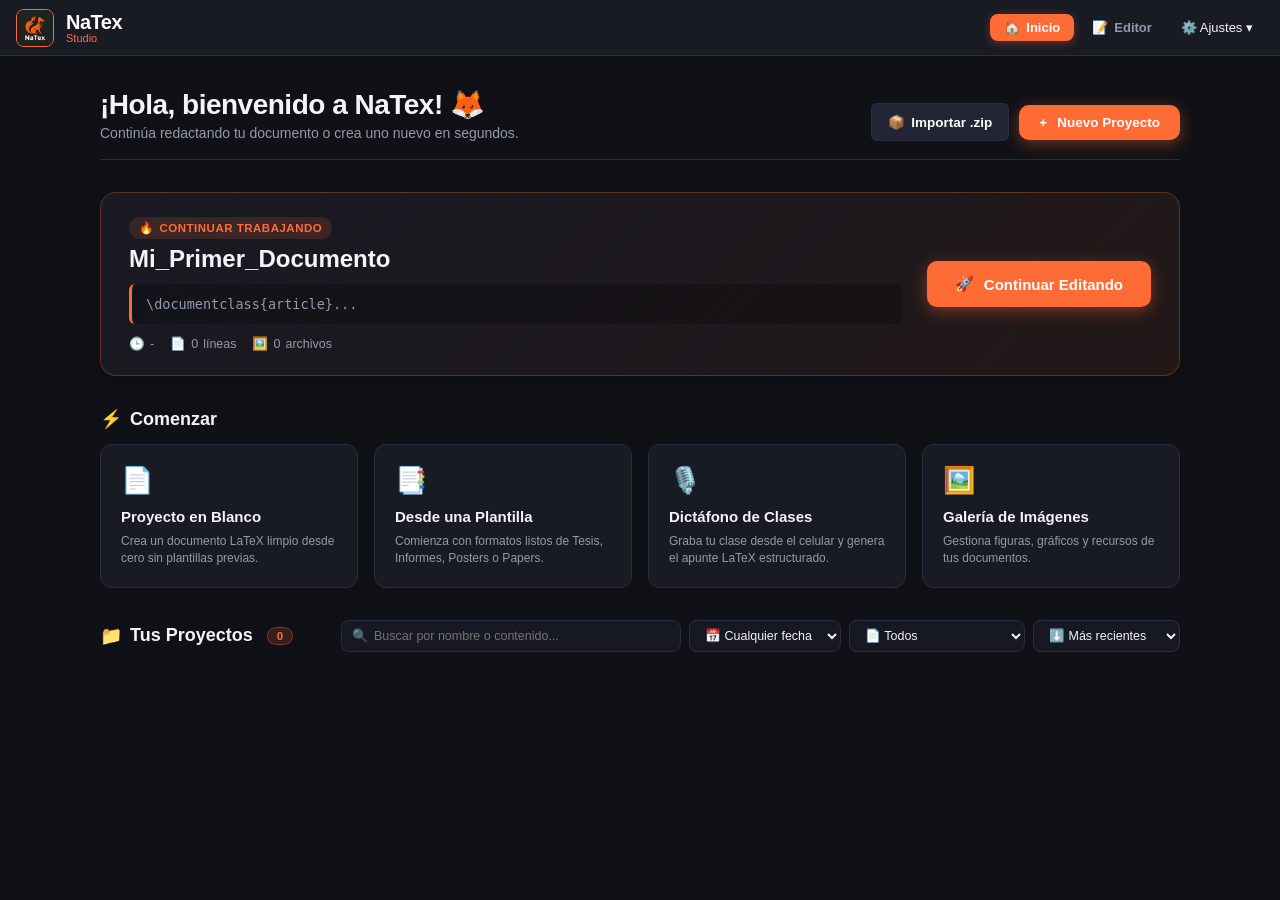
==== static/index.html @ 16c52452 "Release NaTex Studio v1.0: Overleaf ZIP import/export, Ctrl+F/H search, BibTeX autocomplete, version" ====
<!DOCTYPE html>
<html lang="es">
<head>
    <meta charset="UTF-8">
    <meta name="viewport" content="width=device-width, initial-scale=1.0">
    <title>NaTex 🦊</title>
    <link rel="stylesheet" href="/static/css/natex.css">
    <link rel="stylesheet" href="/static/vendor/katex/katex.min.css">
    <link rel="icon" href="/static/img/logo.jpg">
    <script src="/static/vendor/katex/katex.min.js"></script>
</head>
<body class="view-home">
    <!-- Banner de Notificación de Actualización Flotante -->
    <div id="updateBanner" class="update-banner hidden">
        <span class="update-banner-icon">🚀</span>
        <span class="update-banner-text" id="updateBannerText">¡Nueva versión de NaTex disponible!</span>
        <button id="btnBannerUpdate" class="btn-primary-compact" style="padding: 4px 10px; font-size: 12px;" data-i18n="btn_banner_update">Ver / Actualizar</button>
        <button id="btnCloseBanner" class="btn-icon-tiny" title="Cerrar">&times;</button>
    </div>

    <header class="top-bar">
        <div class="brand">
            <img src="/static/img/logo.jpg" alt="NaTex Logo" class="logo-img" id="brandLogo" style="cursor:pointer;" title="Ir al Inicio">
            <div class="brand-text" id="brandText" style="cursor:pointer;" title="Ir al Inicio">
                <span class="brand-name">NaTex</span>
                <span class="brand-sub">Studio</span>
            </div>
        </div>

        <!-- Menú Superior Tipo Word / Desktop -->
        <nav class="menu-bar">
            <button id="navTabHome" class="menu-tab-btn active">🏠 <span data-i18n="menu_home">Inicio</span></button>
            <button id="navTabEditor" class="menu-tab-btn">📝 <span data-i18n="menu_editor">Editor</span></button>

            <!-- Menú Archivo -->
            <div class="menu-dropdown editor-only-control">
                <button class="menu-btn" data-dropdown="menuFile">
                    <span>📁 <span data-i18n="menu_file">Archivo</span> ▾</span>
                </button>
                <div class="dropdown-content hidden" id="menuFile">
                    <button class="dropdown-item" id="menuItemNewProject"><span>📄</span> <span data-i18n="item_new_project">Nuevo Proyecto...</span></button>
                    <button class="dropdown-item" id="menuItemImportZip"><span>📦</span> <span data-i18n="item_import_zip">Importar Proyecto (.zip)...</span></button>
                    <button class="dropdown-item" id="menuItemCompile"><span>⚡</span> <span data-i18n="item_compile">Compilar Documento</span> <kbd>Ctrl+S</kbd></button>
                    <div class="dropdown-divider"></div>
                    <button class="dropdown-item" id="menuItemTemplates"><span>📑</span> <span data-i18n="item_templates">Cargar Plantilla...</span></button>
                    <button class="dropdown-item" id="menuItemSaveTemplate"><span>💾</span> <span data-i18n="item_save_template">Guardar como Plantilla...</span></button>
                    <div class="dropdown-divider"></div>
                    <button class="dropdown-item" id="menuItemExportZip"><span>🗜️</span> <span data-i18n="item_export_zip">Exportar Proyecto Completo (.zip)</span></button>
                    <button class="dropdown-item" id="menuItemDownloadTex"><span>📥</span> <span data-i18n="item_download_tex">Descargar Código LaTeX (.tex)</span></button>
                    <button class="dropdown-item" id="menuItemDownloadPdf"><span>⬇️</span> <span data-i18n="item_download_pdf">Descargar PDF</span></button>
                    <button class="dropdown-item" id="menuItemOpenPdfTab"><span>↗️</span> <span data-i18n="item_open_pdf_tab">Ver PDF en Otra Pestaña</span></button>
                </div>
            </div>

            <!-- Menú Insertar -->
            <div class="menu-dropdown editor-only-control">
                <button class="menu-btn" data-dropdown="menuInsert">
                    <span>✏️ <span data-i18n="menu_insert">Insertar</span> ▾</span>
                </button>
                <div class="dropdown-content hidden" id="menuInsert">
                    <button class="dropdown-item" id="menuItemMathKeyboard"><span>📐</span> <span data-i18n="item_math">Teclado Matemático Científico...</span> <kbd>Alt+M</kbd></button>
                    <button class="dropdown-item" id="menuItemTableBuilder"><span>📊</span> <span data-i18n="item_table_builder">Creador de Tablas...</span> <kbd>Alt+T</kbd></button>
                    <button class="dropdown-item" id="menuItemVoiceDictate"><span>🎙️</span> <span data-i18n="item_voice">Dictáfono de Clase (Celular / Móvil)...</span></button>
                    <button class="dropdown-item" id="menuItemGallery"><span>🖼️</span> <span data-i18n="item_gallery">Galería de Imágenes / Recursos</span></button>
                </div>
            </div>

            <!-- Menú Colaborar -->
            <div class="menu-dropdown editor-only-control">
                <button class="menu-btn" data-dropdown="menuCollab">
                    <span>🌐 <span data-i18n="menu_collab">Colaborar</span> ▾</span>
                </button>
                <div class="dropdown-content hidden" id="menuCollab">
                    <button class="dropdown-item" id="menuItemVoiceDictateCollab"><span>🎙️</span> <span data-i18n="item_voice">Grabar Clase desde Celular...</span></button>
                    <button class="dropdown-item" id="menuItemShare"><span>🔗</span> <span data-i18n="item_share">Compartir con un amigo (Túnel)...</span></button>
                    <button class="dropdown-item" id="menuItemAI"><span>🤖</span> <span data-i18n="item_ai">Asistente IA Gemini</span></button>
                </div>
            </div>

            <!-- Menú Ajustes -->
            <div class="menu-dropdown">
                <button class="menu-btn" data-dropdown="menuSettings">
                    <span>⚙️ <span data-i18n="menu_settings">Ajustes</span> ▾</span>
                </button>
                <div class="dropdown-content hidden" id="menuSettings">
                    <button class="dropdown-item" id="menuItemThemeDark"><span>🌙</span> <span data-i18n="item_theme_dark">Modo Oscuro</span></button>
                    <button class="dropdown-item" id="menuItemThemeLight"><span>☀️</span> <span data-i18n="item_theme_light">Modo Claro</span></button>
                    <button class="dropdown-item" id="menuItemConfig"><span>🎨</span> <span data-i18n="item_config">Personalización y Clave IA...</span></button>
                    <div class="dropdown-divider"></div>
                    <button class="dropdown-item" id="menuItemLangEs"><span>🇪🇸</span> Español</button>
                    <button class="dropdown-item" id="menuItemLangEn"><span>🇬🇧</span> English</button>
                </div>
            </div>
        </nav>

        <!-- Selector de Proyecto -->
        <div class="top-bar-center editor-only-control">
            <span class="selector-label" data-i18n="lbl_project">Doc:</span>
            <select id="projectSelect" class="project-select-compact"></select>
        </div>

        <!-- Acciones Rápidas Destacadas a la Derecha -->
        <div class="toolbar-actions-compact editor-only-control">
            <button id="btnToggleGallery" class="btn-secondary-compact" data-i18n-title="title_gallery" title="Galería de Imágenes">
                🖼️ <span data-i18n="btn_gallery">Galería</span>
            </button>
            <button id="btnQuickVoice" class="btn-secondary-compact" data-i18n-title="title_quick_voice" title="Grabar clase desde celular con enlace o QR">
                🎙️ <span data-i18n="btn_voice_short">Clase</span>
            </button>
            <button id="btnCompile" class="btn-primary-compact" data-i18n-title="title_compile" title="Compilar documento (Ctrl + S)">
                <span class="icon">⚡</span>
                <span class="btn-text" data-i18n="btn_compile">Compilar</span>
            </button>
            <button id="btnToggleAI" class="btn-accent-compact" data-i18n-title="title_ai" title="Abrir IA Gemini">🤖</button>
        </div>
    </header>

    <main class="workspace" style="display: none;">
        <!-- Barra Lateral Estilo Overleaf (Archivos + Esquema) -->
        <aside class="project-sidebar" id="projectSidebar">
            <!-- Sección Superior: Árbol de Archivos (File tree) -->
            <div class="sidebar-section-tree" id="sidebarSectionTree">
                <div class="sidebar-section-header">
                    <span class="sidebar-section-title" id="titleFileTree">
                        <span class="toggle-icon">⌵</span> <span data-i18n="sidebar_files_title">Archivos</span>
                    </span>
                    <div class="sidebar-header-actions">
                        <button id="btnSidebarNewFile" class="btn-sidebar-icon" title="Nuevo archivo (.tex, .bib)">📄<span class="badge-plus">+</span></button>
                        <button id="btnSidebarNewFolder" class="btn-sidebar-icon" title="Nueva carpeta">📁<span class="badge-plus">+</span></button>
                        <button id="btnSidebarUpload" class="btn-sidebar-icon" title="Subir archivo o imagen">⬆️</button>
                        <button id="btnCollapseSidebar" class="btn-sidebar-icon" title="Ocultar barra lateral">✕</button>
                        <input type="file" id="sidebarFileInput" multiple accept=".tex,.bib,.png,.jpg,.jpeg,.webp,.pdf,.txt,.sty,.cls" style="display:none;">
                    </div>
                </div>
                <div class="file-tree-container" id="fileTreeContainer">
                    <div class="file-tree-list" id="fileTreeList">
                        <!-- Generado dinámicamente con estilo Overleaf -->
                    </div>
                </div>
            </div>

            <!-- Divisor Horizontal Redimensionable -->
            <div class="sidebar-h-resizer" id="sidebarHResizer" title="Arrastra para ajustar tamaño">
                <span class="resizer-dots">⁝⁝⁝</span>
            </div>

            <!-- Sección Inferior: Esquema del Documento (File outline) -->
            <div class="sidebar-section-outline" id="sidebarSectionOutline">
                <div class="sidebar-section-header">
                    <span class="sidebar-section-title" id="titleOutline">
                        <span class="toggle-icon">⌵</span> <span data-i18n="sidebar_outline_title">Esquema del Documento</span>
                    </span>
                    <div class="sidebar-header-actions">
                        <span class="outline-count-badge" id="outlineCountBadge" title="Número de secciones">0</span>
                    </div>
                </div>
                <div class="outline-container" id="outlineContainer">
                    <div class="outline-tree-list" id="outlineTreeList">
                        <p class="text-muted outline-empty" data-i18n="outline_empty">No hay secciones aún (\section{...})</p>
                    </div>
                </div>
            </div>
        </aside>

        <!-- Barra Lateral de Imágenes (Coexiste con Project Sidebar) -->
        <div class="gallery-sidebar collapsed" id="gallerySidebar">
            <div class="sidebar-header">
                <span class="sidebar-title">🖼️ <span data-i18n="sidebar_gallery_title">Galería de Imágenes</span></span>
                <button id="btnCollapseGallery" class="btn-icon-tiny" title="Ocultar panel">◀</button>
            </div>
            <div class="sidebar-dropzone" id="sidebarDropzone">
                <div class="sidebar-drop-icon">📥</div>
                <span class="sidebar-drop-text" data-i18n="sidebar_drop_text">Arrastra imágenes aquí o</span>
                <button class="btn-sidebar-upload" id="btnGallerySidebarUpload">+ <span data-i18n="btn_upload">Subir</span></button>
                <input type="file" id="gallerySidebarFileInput" accept="image/*" style="display:none;">
            </div>
            <div class="gallery-info-hint" data-i18n="gallery_hint">
                💡 Haz clic en 📋 para copiar el código LaTeX de la figura
            </div>
            <div class="gallery-grid" id="sidebarGalleryList">
                <p class="text-muted" style="font-size:12px; text-align:center; padding:15px;" data-i18n="gallery_empty">No hay imágenes aún</p>
            </div>
        </div>

        <div class="editor-pane" id="editorPane">
            <div class="pane-header">
                <div style="display:flex; align-items:center; gap:8px;">
                    <button id="btnToggleSidebar" class="btn-icon-tiny" title="Mostrar/Ocultar barra lateral">☰</button>
                    <span class="pane-title" id="editorCurrentFileTitle">📝 main.tex</span>
                    <button id="btnSyncToPdf" class="btn-synctex" title="Ir a la página del PDF donde está esta línea">📍 <span data-i18n="btn_sync_pdf">Ir a PDF</span></button>
                    <button id="btnToggleFindBar" class="btn-synctex" title="Buscar y reemplazar en el código (Ctrl + F / Ctrl + H)">🔍 <span data-i18n="btn_find_short">Buscar</span></button>
                    <button id="btnOpenVersionHistory" class="btn-synctex" title="Ver historial de versiones y restaurar copias (Snapshots)">🕒 <span data-i18n="btn_history_short">Historial</span></button>
                </div>
                <div class="editor-status" id="editorStatus">Guardado automático ✓</div>
            </div>
            <!-- Barra Flotante de Búsqueda y Reemplazo (Ctrl+F / Ctrl+H) -->
            <div id="editorFindBar" class="editor-find-bar hidden">
                <div class="find-row">
                    <button type="button" id="btnToggleReplaceRow" class="find-icon-btn" title="Mostrar/Ocultar Reemplazar (Ctrl+H)">▸</button>
                    <input type="text" id="findInput" class="find-input" placeholder="Buscar en el documento... (Enter / Shift+Enter)" autocomplete="off" spellcheck="false" />
                    <span id="findMatchCount" class="find-match-count">0/0</span>
                    <button type="button" id="btnFindCase" class="find-icon-btn" title="Distinguir mayúsculas y minúsculas (Aa)">Aa</button>
                    <button type="button" id="btnFindPrev" class="find-icon-btn" title="Anterior (Shift+Enter)">▲</button>
                    <button type="button" id="btnFindNext" class="find-icon-btn" title="Siguiente (Enter)">▼</button>
                    <button type="button" id="btnCloseFindBar" class="find-icon-btn" title="Cerrar (Esc)">✕</button>
                </div>
                <div id="replaceRow" class="find-row hidden" style="padding-left: 28px;">
                    <input type="text" id="replaceInput" class="find-input" placeholder="Reemplazar con..." autocomplete="off" spellcheck="false" />
                    <button type="button" id="btnReplaceOne" class="find-action-btn" title="Reemplazar coincidencia actual">Reemplazar</button>
                    <button type="button" id="btnReplaceAll" class="find-action-btn" title="Reemplazar todas las coincidencias">Todo</button>
                </div>
            </div>
            <div id="bannerHostDisconnected" class="host-disconnected-banner hidden">
                <div class="banner-content">
                    <span class="offline-dot" style="width:8px; height:8px; border-radius:50%; background:#ef4444; display:inline-block; margin-right:6px;"></span>
                    <span id="bannerHostDisconnectedText"><strong>Desconectado del anfitrión:</strong> NaTex Studio fue cerrado por el host. Tus cambios locales no se guardarán en el servidor.</span>
                </div>
                <div style="display:flex; gap:8px;">
                    <button type="button" class="btn-banner-action" id="btnBannerCopyCode">📋 Copiar código</button>
                    <button type="button" class="btn-banner-action" id="btnBannerShowModal">Ver opciones</button>
                </div>
            </div>
            <div class="editor-wrapper" id="editorWrapper">
                <div class="line-numbers" id="lineNumbers">1</div>
                <textarea id="codeEditor" spellcheck="false" data-i18n-placeholder="editor_placeholder" placeholder="Escribe tu código LaTeX aquí..."></textarea>
                <div id="editorAutocompletePopup" class="editor-autocomplete-popup hidden"></div>
            </div>
            <!-- Barra Inferior de Métricas en Vivo (Línea/Columna, Palabras, Caracteres) -->
            <div id="editorMetricsBar" class="editor-metrics-bar">
                <span id="metricCursorPos" class="metric-item" title="Posición actual del cursor">📍 Ln 1, Col 1</span>
                <span class="metric-sep">•</span>
                <span id="metricWordCount" class="metric-item" title="Palabras de texto (excluyendo comandos LaTeX y comentarios)">📝 0 palabras</span>
                <span class="metric-sep">•</span>
                <span id="metricCharCount" class="metric-item" title="Total de caracteres del archivo">🔤 0 caracteres</span>
            </div>
        </div>

        <div class="resizer" id="dragResizer"></div>

        <div class="preview-pane" id="previewPane">
            <div class="pane-header">
                <span class="pane-title" data-i18n="preview_title">📄 Vista Previa (PDF)</span>
                <div class="preview-actions">
                    <button id="btnOpenPdfNewTab" class="btn-icon" data-i18n-title="btn_open_pdf_tab_title" title="Abrir PDF compilado en otra pestaña o ventana">↗️ <span data-i18n="btn_open_pdf_tab">Ver en Pestaña</span></button>
                    <button id="btnDownloadPdf" class="btn-icon" data-i18n-title="btn_download_title" title="Descargar archivo PDF">⬇️ <span data-i18n="btn_download">Descargar</span></button>
                    <button id="btnRefreshPdf" class="btn-icon" data-i18n-title="btn_refresh_pdf" title="Recargar PDF">🔄</button>
                </div>
            </div>
            <div class="preview-content">
                <iframe id="pdfViewer" src="about:blank"></iframe>
                <div id="emptyState" class="empty-state">
                    <div class="fox-illustration">🦊</div>
                    <h3 class="empty-welcome" data-i18n="empty_welcome">Bienvenido a NaTex</h3>
                    <p data-i18n="empty_compile_hint">Presiona <strong>Compilar (Ctrl + S)</strong> para generar el PDF.</p>
                </div>
                <div id="errorBox" class="error-box hidden">
                    <div class="error-header">
                        <span data-i18n="compilation_error_title">⚠️ Error de Compilación</span>
                        <div style="display:flex; gap:8px; align-items:center;">
                            <button id="btnJumpErrorLine" class="btn-ai-quick hidden" style="background:rgba(239,68,68,0.18); border-color:rgba(239,68,68,0.45); color:#fca5a5;">📍 Ir a la línea</button>
                            <button id="btnAskGeminiError" class="btn-ai-quick" data-i18n="btn_ask_gemini_error">💡 Preguntar a Gemini por qué falló</button>
                        </div>
                    </div>
                    <pre id="errorLog"></pre>
                </div>
            </div>
        </div>
    </main>

    <!-- PANTALLA DE INICIO (HOME DASHBOARD) -->
    <div id="homeDashboard" class="home-dashboard">
        <div class="dashboard-container">
            <div class="dashboard-header">
                <div>
                    <h1 class="dashboard-greeting" data-i18n="dashboard_greeting">¡Hola, bienvenido a NaTex! 🦊</h1>
                    <p class="dashboard-subtitle" data-i18n="dashboard_subtitle">Continúa redactando tu documento o crea uno nuevo en segundos.</p>
                </div>
                <div style="display:flex; gap:10px; align-items:center;">
                    <input type="file" id="zipProjectInput" accept=".zip" style="display:none;">
                    <button id="btnDashboardImportZip" class="btn-secondary" style="padding:10px 16px; font-size:13.5px; display:flex; align-items:center; gap:6px;" title="Importar un proyecto LaTeX en formato .zip (compatible con Overleaf)">📦 <span data-i18n="btn_import_zip">Importar .ZIP</span></button>
                    <button id="btnDashboardNewProject" class="hero-btn" style="padding:10px 20px; font-size:13.5px;">+ <span data-i18n="btn_new_project">Nuevo Proyecto</span></button>
                </div>
            </div>

            <!-- Hero: Continuar Trabajando -->
            <div class="hero-card" id="heroCard">
                <div class="hero-info">
                    <div class="hero-tag">🔥 <span data-i18n="hero_continue_tag">Continuar trabajando</span></div>
                    <h2 class="hero-title" id="heroProjectName">Mi_Primer_Documento</h2>
                    <div class="hero-preview" id="heroProjectPreview">\documentclass{article}...</div>
                    <div class="hero-stats">
                        <span class="hero-stat-item">🕒 <span id="heroProjectMtime">-</span></span>
                        <span class="hero-stat-item">📄 <span id="heroProjectLines">0</span> <span data-i18n="stat_lines">líneas</span></span>
                        <span class="hero-stat-item">🖼️ <span id="heroProjectFiles">0</span> <span data-i18n="stat_files">archivos</span></span>
                    </div>
                </div>
                <button class="hero-btn" id="btnHeroContinue">
                    <span>🚀</span> <span data-i18n="btn_hero_continue">Continuar Editando</span>
                </button>
            </div>

            <!-- Acciones Rápidas -->
            <div>
                <h3 class="section-title">⚡ <span data-i18n="title_quick_actions">Comenzar</span></h3>
                <div class="quick-actions-grid">
                    <div class="quick-card" id="quickBlankProject">
                        <div class="quick-card-icon">📄</div>
                        <div class="quick-card-title" data-i18n="quick_blank_title">Proyecto en Blanco</div>
                        <div class="quick-card-desc" data-i18n="quick_blank_desc">Crea un documento LaTeX limpio desde cero sin plantillas previas.</div>
                    </div>
                    <div class="quick-card" id="quickFromTemplate">
                        <div class="quick-card-icon">📑</div>
                        <div class="quick-card-title" data-i18n="quick_template_title">Desde una Plantilla</div>
                        <div class="quick-card-desc" data-i18n="quick_template_desc">Comienza con formatos listos de Tesis, Informes, Posters o Papers.</div>
                    </div>
                    <div class="quick-card" id="quickVoiceDictate">
                        <div class="quick-card-icon">🎙️</div>
                        <div class="quick-card-title" data-i18n="quick_voice_title">Dictáfono de Clases</div>
                        <div class="quick-card-desc" data-i18n="quick_voice_desc">Graba tu clase desde el celular y genera el apunte LaTeX estructurado.</div>
                    </div>
                    <div class="quick-card" id="quickOpenGallery">
                        <div class="quick-card-icon">🖼️</div>
                        <div class="quick-card-title" data-i18n="quick_gallery_title">Galería de Imágenes</div>
                        <div class="quick-card-desc" data-i18n="quick_gallery_desc">Gestiona figuras, gráficos y recursos de tus documentos.</div>
                    </div>
                </div>
            </div>

            <!-- Lista de Proyectos Recientes con Buscador y Filtros -->
            <div>
                <div class="projects-section-header">
                    <h3 class="section-title" style="margin-bottom:0;">
                        📁 <span data-i18n="title_recent_projects">Tus Proyectos</span>
                        <span id="dashboardProjectsCountBadge" class="projects-count-badge">0</span>
                    </h3>
                    <div class="projects-toolbar">
                        <div class="projects-search-box">
                            <span class="projects-search-icon">🔍</span>
                            <input type="text" id="dashboardSearchInput" class="projects-search-input" placeholder="Buscar por nombre o contenido..." autocomplete="off" spellcheck="false" />
                            <button type="button" id="btnClearDashboardSearch" class="projects-search-clear hidden" title="Limpiar búsqueda">✕</button>
                        </div>
                        <select id="dashboardFilterDate" class="projects-filter-select" title="Filtrar por fecha de modificación">
                            <option value="all">📅 Cualquier fecha</option>
                            <option value="today">🕒 Hoy (24h)</option>
                            <option value="week">📆 Últimos 7 días</option>
                            <option value="month">🗓️ Últimos 30 días</option>
                        </select>
                        <select id="dashboardFilterStatus" class="projects-filter-select" title="Filtrar por estado de compilación">
                            <option value="all">📄 Todos</option>
                            <option value="with_pdf">✅ Con PDF compilado</option>
                            <option value="no_pdf">📝 Sin PDF aún</option>
                        </select>
                        <select id="dashboardSortBy" class="projects-filter-select" title="Ordenar proyectos">
                            <option value="recent">⬇️ Más recientes</option>
                            <option value="oldest">⬆️ Más antiguos</option>
                            <option value="name_asc">🔤 Nombre (A - Z)</option>
                            <option value="name_desc">🔤 Nombre (Z - A)</option>
                            <option value="lines_desc">📏 Más extensos</option>
                        </select>
                    </div>
                </div>
                <div class="projects-grid" id="dashboardProjectsGrid"></div>
            </div>
        </div>
    </div>

    <!-- Modal Creador de Tablas -->
    <div id="modalTableBuilder" class="modal hidden">
        <div class="table-modal-content">
            <div class="modal-header">
                <div class="modal-title-group">
                    <h3 class="modal-title">📊 <span data-i18n="table_builder_title">Creador de Tablas</span></h3>
                    <span class="modal-subtitle" data-i18n="table_builder_subtitle">Crea tu tabla de forma visual o pega celdas copiadas directamente con Ctrl+V</span>
                </div>
                <button class="modal-close" id="btnCloseTableModal">&times;</button>
            </div>

            <div class="table-builder-body">
                <!-- Barra de Configuración y Dimensiones -->
                <div class="table-controls-bar">
                    <div class="table-dim-controls">
                        <label class="dim-label">
                            <span data-i18n="lbl_rows">Filas:</span>
                            <input type="number" id="tblRowsInput" min="1" max="50" value="3" class="input-dim">
                        </label>
                        <button id="btnTblAddRow" class="btn-dim-action" title="Agregar fila">+ Fila</button>
                        <button id="btnTblRemoveRow" class="btn-dim-action" title="Quitar fila">- Fila</button>

                        <span class="dim-divider">|</span>

                        <label class="dim-label">
                            <span data-i18n="lbl_cols">Columnas:</span>
                            <input type="number" id="tblColsInput" min="1" max="25" value="3" class="input-dim">
                        </label>
                        <button id="btnTblAddCol" class="btn-dim-action" title="Agregar columna">+ Col</button>
                        <button id="btnTblRemoveCol" class="btn-dim-action" title="Quitar columna">- Col</button>

                        <button id="btnTblClear" class="btn-dim-action" title="Limpiar todas las celdas">🧹 Limpiar</button>
                    </div>

                    <div class="table-style-options">
                        <label class="checkbox-label" title="Poner la primera fila en negrita \textbf">
                            <input type="checkbox" id="tblChkHeader" checked>
                            <span data-i18n="chk_table_header">Encabezado</span>
                        </label>
                        <label class="checkbox-label" title="Usar estilo profesional booktabs (\toprule, \midrule, \bottomrule)">
                            <input type="checkbox" id="tblChkBooktabs" checked>
                            <span>Booktabs (Pro)</span>
                        </label>
                        <label class="checkbox-label" title="Líneas verticales entre columnas">
                            <input type="checkbox" id="tblChkBorders">
                            <span>Bordes |</span>
                        </label>
                        <label class="select-label">
                            <span>Alineación:</span>
                            <select id="tblAlignSelect" class="select-compact">
                                <option value="c" selected>Centrado (c)</option>
                                <option value="l">Izquierda (l)</option>
                                <option value="r">Derecha (r)</option>
                            </select>
                        </label>
                    </div>
                </div>

                <!-- Cuadrícula Mini-Excel Interactiva -->
                <div class="table-grid-wrapper" id="tableGridWrapper">
                    <div class="table-grid-scroll">
                        <table class="excel-grid" id="excelGrid">
                            <!-- Filas y celdas dinámicas -->
                        </table>
                    </div>
                </div>

                <!-- Meta información: Título y Etiqueta -->
                <div class="table-meta-inputs">
                    <input type="text" id="tblCaptionInput" class="input-compact flex-2" placeholder="Título / Caption de la tabla (ej. Comparativa de Resultados)" value="Resultados Experimentales">
                    <input type="text" id="tblLabelInput" class="input-compact flex-1" placeholder="Etiqueta / Label (ej. tab:resultados)" value="tab:resultados">
                </div>

                <!-- Vista Previa de Código LaTeX -->
                <div class="table-preview-section">
                    <div class="preview-header-small">
                        <span>Código LaTeX generado:</span>
                        <span class="preview-badge-hint">💡 Puedes pegar celdas de Excel con Ctrl+V</span>
                    </div>
                    <pre class="table-code-preview" id="tblCodePreview"></pre>
                </div>
            </div>

            <div class="modal-footer">
                <button id="btnCancelTableModal" class="btn-secondary">Cancelar</button>
                <button id="btnCopyTableCode" class="btn-secondary">📋 Copiar Código</button>
                <button id="btnInsertTableDoc" class="btn-primary">📥 Insertar en Documento</button>
            </div>
        </div>
    </div>

    <!-- Modal Constructor y Editor de Ecuaciones Matemáticas -->
    <div id="modalMathKeyboard" class="modal hidden">
        <div class="math-modal-content">
            <div class="math-header">
                <div class="math-title">
                    <span>📐 <span data-i18n="math_title">Constructor de Ecuaciones</span></span>
                    <span class="math-subtitle" data-i18n="math_subtitle">Arma tu fórmula con vista previa visual en vivo</span>
                </div>
                <div style="display:flex; align-items:center; gap:12px;">
                    <div class="math-search-wrapper-header">
                        <input type="text" id="mathSearchInput" class="math-search-input" data-i18n-placeholder="math_search_placeholder" placeholder="🔍 Buscar símbolo o fórmula..." />
                    </div>
                    <button class="modal-close" id="btnCloseMath">&times;</button>
                </div>
            </div>

            <!-- Barra de Herramientas Rápida Superior -->
            <div class="math-toolbar-top">
                <div class="math-tools-left">
                    <button class="math-tool-btn" id="btnMathClear" title="Limpiar fórmula">🗑️ <span data-i18n="math_clear">Limpiar</span></button>
                    <button class="math-tool-btn" id="btnMathUndo" title="Deshacer">↩️</button>
                    <button class="math-tool-btn" id="btnMathRedo" title="Rehacer">↪️</button>
                </div>
                <div class="math-tools-right">
                    <span class="math-mode-label" data-i18n="math_mode_label">Formato:</span>
                    <div class="math-mode-switch" id="mathModeSwitch">
                        <button class="math-mode-btn active" data-mode="inline" title="Fórmula en el texto">$ ... $</button>
                        <button class="math-mode-btn" data-mode="display" title="Ecuación centrada en bloque">\[ ... \]</button>
                        <button class="math-mode-btn" data-mode="equation" title="Ecuación numerada">eq (#)</button>
                    </div>
                </div>
            </div>

            <!-- Fila de Acceso Rápido a Estructuras Frecuentes -->
            <div class="math-quick-ribbon" id="mathQuickRibbon">
                <button class="math-quick-btn" data-code="\frac{a}{b}" title="Fracción">a/b</button>
                <button class="math-quick-btn" data-code="\sqrt{x}" title="Raíz cuadrada">√x</button>
                <button class="math-quick-btn" data-code="\sqrt[n]{x}" title="Raíz enésima">ⁿ√x</button>
                <button class="math-quick-btn" data-code="x^{n}" title="Exponente">xⁿ</button>
                <button class="math-quick-btn" data-code="x_{i}" title="Subíndice">xᵢ</button>
                <button class="math-quick-btn" data-code="\int_{a}^{b} f(x) \, dx" title="Integral">∫ₐᵇ</button>
                <button class="math-quick-btn" data-code="\frac{\partial f}{\partial x}" title="Derivada Parcial">∂/∂x</button>
                <button class="math-quick-btn" data-code="\sum_{i=1}^{n}" title="Sumatoria">∑</button>
                <button class="math-quick-btn" data-code="\lim_{x \to a}" title="Límite">lim</button>
                <button class="math-quick-btn" data-code="\left( x \right)" title="Paréntesis escalables">( )</button>
                <button class="math-quick-btn" data-code="\left[ x \right]" title="Corchetes escalables">[ ]</button>
                <button class="math-quick-btn" data-code="\left\{ x \right\}" title="Llaves escalables">{ }</button>
                <button class="math-quick-btn" data-code="\left| x \right|" title="Valor absoluto">|x|</button>
                <button class="math-quick-btn" data-code="|\psi\rangle" title="Ket Dirac">|ψ⟩</button>
                <button class="math-quick-btn" data-code="\begin{pmatrix} a & b \\ c & d \end{pmatrix}" title="Matriz 2x2">[ 2×2 ]</button>
                <button class="math-quick-btn" data-code="\pm" title="Más menos">±</button>
                <button class="math-quick-btn" data-code="\alpha" title="Alpha">α</button>
                <button class="math-quick-btn" data-code="\pi" title="Pi">π</button>
                <button class="math-quick-btn" data-code="\infty" title="Infinito">∞</button>
            </div>

            <!-- Pestañas de Categoría a Ancho Completo -->
            <div class="math-nav-bar">
                <div class="math-category-tabs" id="mathCategoryTabs">
                    <button class="math-cat-btn active" data-cat="algebra" data-i18n="math_tab_algebra">📐 Básico & Álgebra</button>
                    <button class="math-cat-btn" data-cat="calculus" data-i18n="math_tab_calculus">📈 Cálculo & Análisis</button>
                    <button class="math-cat-btn" data-cat="cuantica" data-i18n="math_tab_quantum">⚛️ Física & Cuántica</button>
                    <button class="math-cat-btn" data-cat="matrices" data-i18n="math_tab_matrices">🔢 Matrices & Vectores</button>
                    <button class="math-cat-btn" data-cat="griegas" data-i18n="math_tab_greek">𝛂 Griegas & Lógica</button>
                </div>
            </div>

            <!-- Paleta de Símbolos por Categoría -->
            <div class="math-body" id="mathBody">
                <!-- Se llena dinámicamente -->
            </div>

            <!-- Panel Inferior: Editor de Código (Izquierda) + Vista Previa en Vivo (Derecha) -->
            <div class="math-bottom-split">
                <!-- Columna Izquierda: Código LaTeX -->
                <div class="math-pane-col">
                    <div class="math-pane-header">
                        <span class="math-section-lbl">✏️ <span data-i18n="math_formula_code_label">Código LaTeX:</span></span>
                        <span class="math-keyboard-hint" data-i18n="math_keyboard_hint">Escribe o haz clic en símbolos</span>
                    </div>
                    <textarea id="mathFormulaInput" class="math-formula-textarea" spellcheck="false" placeholder="\frac{-b \pm \sqrt{b^2 - 4ac}}{2a}"></textarea>
                </div>

                <!-- Columna Derecha: Vista Previa Visual KaTeX en Vivo -->
                <div class="math-pane-col">
                    <div class="math-pane-header">
                        <span class="math-section-lbl">👁️ <span data-i18n="math_preview_title">Vista Previa Visual en Vivo:</span></span>
                        <span class="math-render-badge" id="mathRenderStatus">KaTeX ✓</span>
                    </div>
                    <div class="math-live-preview-box" id="mathFormulaPreview">
                        <!-- Render KaTeX en vivo -->
                    </div>
                </div>
            </div>

            <!-- Botones de Acción Finales -->
            <div class="math-modal-footer">
                <button id="btnCloseMathSecondary" class="btn-ghost" data-i18n="btn_cancel">Cancelar</button>
                <div style="display:flex; gap:10px;">
                    <button id="btnCopyMathCode" class="btn-secondary">📋 <span data-i18n="btn_copy_code">Copiar Código</span></button>
                    <button id="btnInsertMathCode" class="btn-primary" style="padding:8px 18px;">
                        <span>📥</span>
                        <span data-i18n="btn_insert_doc">Insertar en Documento</span>
                    </button>
                </div>
            </div>
        </div>
    </div>

    <!-- Modal Compartir con Amigo -->
    <div id="modalShare" class="modal hidden">
        <div class="modal-content" style="max-width: 500px;">
            <div class="modal-header">
                <h3>🔗 <span data-i18n="share_modal_title">Compartir NaTex con un Amigo</span></h3>
                <button class="modal-close" id="btnCloseShare">&times;</button>
            </div>
            <div class="modal-body">
                <div id="shareLoading" style="text-align:center; padding:20px;">
                    <div style="font-size:28px; margin-bottom:8px;">⏳</div>
                    <p data-i18n="share_loading">Generando enlace seguro para tu amigo...</p>
                </div>
                <div id="shareReady" class="hidden">
                    <div id="shareQrContainer" style="display: flex; justify-content: center; align-items: center; background: #ffffff; padding: 14px; border-radius: 12px; margin: 0 auto 12px auto; width: 190px; height: 190px; box-shadow: 0 4px 16px rgba(0,0,0,0.25);">
                        <div id="shareQrCode"></div>
                    </div>
                    <label for="inputShareUrl"><strong data-i18n="share_ready_label">Enlace para tu amigo:</strong></label>
                    <div style="display:flex; gap:8px; margin:8px 0 12px 0;">
                        <input type="text" id="inputShareUrl" readonly style="flex:1; padding:10px 12px; border-radius:6px; background:var(--bg-dark); color:var(--fox-orange); border:1px solid var(--border-color); font-weight:bold; font-size:13px;" />
                        <button id="btnCopyShareUrl" class="btn-primary">📋 <span data-i18n="btn_copy">Copiar</span></button>
                        <button id="btnRestartTunnel" class="btn-secondary" title="Reiniciar y generar un nuevo enlace de compartir">🔄 <span data-i18n="btn_restart_tunnel">Reiniciar Link</span></button>
                    </div>
                    <div style="background:var(--bg-card-subtle, #181824); border: 1px solid var(--border-color); border-radius:8px; padding:12px; font-size:12.5px; color:var(--text-muted); line-height:1.5;" data-i18n="share_explanation">
                        💡 <strong>Cómo funciona:</strong> Tu amigo solo hace clic en este link o escanea el QR desde cualquier navegador (PC o celular). Podrá ver el documento, escribir con guardado automático y compilar el PDF junto a ti en tiempo real mientras tengas NaTex abierto.
                    </div>
                </div>
            </div>
        </div>
    </div>

    <!-- Drawer del Asistente Gemini -->
    <div id="aiDrawer" class="ai-drawer hidden">
        <div class="ai-header">
            <div class="ai-title" style="display:flex; align-items:center; gap:8px;">
                <span>🦊 <span data-i18n="ai_title">IA NaTex</span></span>
                <span id="aiActiveProviderBadge" style="font-size: 11px; padding: 2px 8px; border-radius: 12px; background: rgba(255,107,53,0.18); color: var(--fox-orange); font-weight: 600; border: 1px solid var(--fox-orange);">Gemini</span>
            </div>
            <button id="btnCloseAI" class="btn-close">&times;</button>
        </div>
        <div class="ai-quick-actions">
            <button class="pill-btn" data-i18n="ai_pill_table" data-prompt="¿Cómo hago una tabla de 3 columnas bien formateada en LaTeX? Dame el código listo.">📊 Crear Tabla</button>
            <button class="pill-btn" data-i18n="ai_pill_formulas" data-prompt="Dame la fórmula matemática para una distribución normal y una matriz 3x3 en LaTeX.">📐 Fórmulas</button>
            <button class="pill-btn" data-i18n="ai_pill_abstract" data-prompt="Ayúdame a redactar un abstract o resumen académico formal para mi informe.">✍️ Redactar Abstract</button>
        </div>
        <div class="ai-messages" id="aiMessages">
            <div class="message ai-msg">
                <div class="msg-bubble" data-i18n="ai_welcome_msg">¡Hola! Soy tu asistente en NaTex. Pregúntame sobre fórmulas, redacción o errores de compilación de LaTeX.</div>
            </div>
        </div>
        <div class="ai-input-bar">
            <input type="text" id="aiInput" data-i18n-placeholder="ai_placeholder" placeholder="Pregunta algo o pide código LaTeX..." />
            <button id="btnSendAI" class="btn-send" data-i18n="btn_ai_send">Enviar</button>
        </div>
    </div>

    <!-- Modal de Plantillas -->
    <div id="modalTemplates" class="modal hidden">
        <div class="modal-content">
            <div class="modal-header">
                <h3>📑 <span data-i18n="templates_title">Seleccionar Plantilla</span></h3>
                <button class="modal-close" id="btnCloseTemplates">&times;</button>
            </div>
            <div class="modal-body">
                <p class="modal-desc" data-i18n="templates_desc">Elige una plantilla para cargar en tu proyecto actual:</p>
                <h4 data-i18n="templates_builtin">Plantillas Integradas</h4>
                <div class="template-grid" id="builtInTemplates"></div>
                <h4 style="margin-top: 24px;" data-i18n="templates_custom">Mis Plantillas Personalizadas</h4>
                <div class="template-grid" id="userTemplates">
                    <p class="text-muted" data-i18n="templates_empty">Aún no has guardado plantillas propias.</p>
                </div>
            </div>
        </div>
    </div>

    <!-- Modal Galería de Imágenes y Recursos -->
    <div id="modalUpload" class="modal hidden">
        <div class="modal-content" style="max-width: 820px; width: 92%;">
            <div class="modal-header">
                <div>
                    <h3>🖼️ <span data-i18n="gallery_modal_title">Galería de Imágenes</span></h3>
                    <p class="modal-subtitle" style="font-size:12.5px; color:var(--text-muted); margin-top:2px;" data-i18n="gallery_modal_subtitle">Gestiona figuras, copia el código LaTeX para tu documento o renombra tus imágenes.</p>
                </div>
                <button class="modal-close" id="btnCloseUpload">&times;</button>
            </div>
            <div class="modal-body" style="padding-top: 10px;">
                <!-- Barra de Control: Filtro de Proyecto + Botón Subir -->
                <div style="display:flex; justify-content:space-between; align-items:center; gap:12px; margin-bottom:14px; flex-wrap:wrap;">
                    <div style="display:flex; align-items:center; gap:8px;">
                        <span style="font-size:13px; font-weight:600; color:var(--text-muted);" data-i18n="gallery_filter_label">Proyecto:</span>
                        <select id="galleryProjectFilter" style="background:var(--bg-elevated); color:var(--text-main); border:1px solid var(--border-color); padding:6px 12px; border-radius:6px; font-size:12.5px;">
                            <option value="all" data-i18n="gallery_filter_all">Todos los proyectos</option>
                        </select>
                    </div>
                    <div style="display:flex; gap:8px;">
                        <button class="btn-primary" id="btnGalleryUploadTrigger" style="padding:6px 14px; font-size:12.5px;">+ <span data-i18n="btn_upload">Subir</span></button>
                    </div>
                </div>

                <!-- Dropzone de Subida -->
                <div class="dropzone" id="dropzone" style="margin-bottom:16px; padding:16px;">
                    <div class="drop-icon" style="font-size:26px;">📁</div>
                    <p data-i18n="resources_drop" style="font-size:12.5px; margin:4px 0;">Arrastra imágenes aquí (.png, .jpg) o</p>
                    <input type="file" id="fileInput" accept="image/*,.pdf,.bib" style="display:none;">
                    <button class="btn-secondary" id="btnBrowseFile" data-i18n="btn_browse" style="padding:5px 12px; font-size:12px;">Explorar Archivo</button>
                </div>

                <!-- Grid de Tarjetas de Imágenes -->
                <div id="galleryModalGrid" class="gallery-modal-grid"></div>
            </div>
        </div>
    </div>

    <!-- Modal de Ajustes (Personalización, Temas, Idioma, API Key) -->
    <div id="modalSettings" class="modal hidden">
        <div class="modal-content" style="max-width: 520px;">
            <div class="modal-header">
                <h3>⚙️ <span data-i18n="settings_title">Ajustes y Personalización</span></h3>
                <button class="modal-close" id="btnCloseSettings">&times;</button>
            </div>
            <div class="modal-body">
                <!-- Sección Tema -->
                <div class="settings-section">
                    <label class="settings-label" data-i18n="theme_label">🎨 Tema de la Aplicación:</label>
                    <div class="theme-options-grid">
                        <div class="theme-card-option active" id="themeOptDark" data-theme="dark">
                            <span style="font-size:20px;">🌙</span>
                            <span data-i18n="theme_dark">Oscuro</span>
                        </div>
                        <div class="theme-card-option" id="themeOptLight" data-theme="light">
                            <span style="font-size:20px;">☀️</span>
                            <span data-i18n="theme_light">Claro</span>
                        </div>
                        <div class="theme-card-option" id="themeOptCustom" data-theme="custom">
                            <span style="font-size:20px;">🎨</span>
                            <span data-i18n="theme_custom">Personalizado</span>
                        </div>
                    </div>
                    
                    <div id="customAccentContainer" style="margin-top: 10px;">
                        <span style="font-size:12px; color:var(--text-muted);" data-i18n="accent_color_label">Color de acento:</span>
                        <div class="accent-colors-list">
                            <div class="color-dot active" style="background:#FF6B35;" data-color="#FF6B35" title="Fox Orange"></div>
                            <div class="color-dot" style="background:#3B82F6;" data-color="#3B82F6" title="Cyber Blue"></div>
                            <div class="color-dot" style="background:#10B981;" data-color="#10B981" title="Emerald"></div>
                            <div class="color-dot" style="background:#8B5CF6;" data-color="#8B5CF6" title="Royal Purple"></div>
                            <div class="color-dot" style="background:#EC4899;" data-color="#EC4899" title="Rose"></div>
                            <input type="color" id="customColorPicker" value="#FF6B35" style="width:28px; height:28px; border-radius:50%; border:none; cursor:pointer; background:none;" title="Color a medida" />
                        </div>
                    </div>
                </div>

                <!-- Sección Idioma -->
                <div class="settings-section">
                    <label class="settings-label" data-i18n="language_label">🌐 Idioma / Language:</label>
                    <div class="lang-selector-group">
                        <button class="lang-btn active" id="btnLangEs" data-lang="es">
                            <span>🇪🇸</span> Español
                        </button>
                        <button class="lang-btn" id="btnLangEn" data-lang="en">
                            <span>🇬🇧</span> English
                        </button>
                    </div>
                </div>

                <!-- Sección Proveedor de Inteligencia Artificial (Multi-IA) -->
                <div class="settings-section" style="border-top: 1px solid var(--border-color); padding-top: 14px; margin-top: 14px;">
                    <label class="settings-label" for="selectAiProvider">🧠 <span data-i18n="ai_provider_label">Proveedor de Inteligencia Artificial:</span></label>
                    <select id="selectAiProvider" style="width: 100%; padding: 9px 12px; border-radius: 6px; background: var(--bg-dark); color: var(--text-main); border: 1px solid var(--border-color); font-size: 13.5px; margin-bottom: 12px; cursor: pointer;">
                        <option value="gemini" data-i18n="provider_gemini">Google Gemini</option>
                        <option value="openai" data-i18n="provider_openai">OpenAI</option>
                        <option value="claude" data-i18n="provider_claude">Anthropic Claude</option>
                        <option value="nvidia" data-i18n="provider_nvidia">NVIDIA NIM</option>
                        <option value="custom" data-i18n="provider_custom">Local / Personalizada</option>
                    </select>

                    <!-- Panel Gemini -->
                    <div id="aiPanelGemini" class="ai-provider-panel">
                        <label class="settings-label" for="inputApiKey"><span data-i18n="gemini_key_label">Clave de API de Google Gemini:</span></label>
                        <p class="text-muted" style="margin-bottom:8px; font-size:12px;" data-i18n="gemini_key_desc">
                            Obtén tu clave de API en <a href="https://aistudio.google.com/app/apikey" target="_blank" style="color:var(--fox-orange);">Google AI Studio</a>.
                        </p>
                        <input type="password" id="inputApiKey" data-i18n-placeholder="ai_key_placeholder" placeholder="Coloca tu clave API aquí" style="width:100%; padding:9px; border-radius:6px; background:var(--bg-dark); color:var(--text-main); border:1px solid var(--border-color); font-size:13px;" />
                    </div>

                    <!-- Panel OpenAI -->
                    <div id="aiPanelOpenai" class="ai-provider-panel hidden">
                        <label class="settings-label" for="inputApiKeyOpenai"><span data-i18n="openai_key_label">Clave de API de OpenAI:</span></label>
                        <p class="text-muted" style="margin-bottom:8px; font-size:12px;">
                            Obtén tu API key en <a href="https://platform.openai.com/api-keys" target="_blank" style="color:var(--fox-orange);">OpenAI Platform</a>.
                        </p>
                        <input type="password" id="inputApiKeyOpenai" data-i18n-placeholder="ai_key_placeholder" placeholder="Coloca tu clave API aquí" style="width:100%; padding:9px; border-radius:6px; background:var(--bg-dark); color:var(--text-main); border:1px solid var(--border-color); font-size:13px;" />
                    </div>

                    <!-- Panel Claude -->
                    <div id="aiPanelClaude" class="ai-provider-panel hidden">
                        <label class="settings-label" for="inputApiKeyClaude"><span data-i18n="claude_key_label">Clave de API de Anthropic Claude:</span></label>
                        <p class="text-muted" style="margin-bottom:8px; font-size:12px;">
                            Obtén tu API key en <a href="https://console.anthropic.com/settings/keys" target="_blank" style="color:var(--fox-orange);">Anthropic Console</a>.
                        </p>
                        <input type="password" id="inputApiKeyClaude" data-i18n-placeholder="ai_key_placeholder" placeholder="Coloca tu clave API aquí" style="width:100%; padding:9px; border-radius:6px; background:var(--bg-dark); color:var(--text-main); border:1px solid var(--border-color); font-size:13px;" />
                    </div>

                    <!-- Panel NVIDIA -->
                    <div id="aiPanelNvidia" class="ai-provider-panel hidden">
                        <label class="settings-label" for="inputApiKeyNvidia"><span data-i18n="nvidia_key_label">Clave de API de NVIDIA NIM:</span></label>
                        <p class="text-muted" style="margin-bottom:8px; font-size:12px;">
                            Obtén tu API key en <a href="https://build.nvidia.com/" target="_blank" style="color:var(--fox-orange);">NVIDIA NIM Catalog</a>.
                        </p>
                        <input type="password" id="inputApiKeyNvidia" data-i18n-placeholder="ai_key_placeholder" placeholder="Coloca tu clave API aquí" style="width:100%; padding:9px; border-radius:6px; background:var(--bg-dark); color:var(--text-main); border:1px solid var(--border-color); font-size:13px;" />
                    </div>

                    <!-- Panel Custom/Local -->
                    <div id="aiPanelCustom" class="ai-provider-panel hidden">
                        <label class="settings-label" for="inputCustomUrl"><span data-i18n="custom_url_label">URL Endpoint de API (Compatible OpenAI):</span></label>
                        <input type="text" id="inputCustomUrl" placeholder="http://localhost:11434/v1/chat/completions" style="width:100%; padding:9px; border-radius:6px; background:var(--bg-dark); color:var(--text-main); border:1px solid var(--border-color); font-size:13px; margin-bottom:8px;" />
                        <label class="settings-label" for="inputCustomApiKey"><span data-i18n="custom_key_label">Token o API Key (Opcional):</span></label>
                        <input type="password" id="inputCustomApiKey" data-i18n-placeholder="ai_key_placeholder" placeholder="Coloca tu clave API aquí" style="width:100%; padding:9px; border-radius:6px; background:var(--bg-dark); color:var(--text-main); border:1px solid var(--border-color); font-size:13px;" />
                        <p class="text-muted" style="margin-top:6px; font-size:11.5px;" data-i18n="custom_hint">Compatible con Ollama, LM Studio, vLLM y proxies locales OpenAI.</p>
                    </div>

                    <input type="hidden" id="inputAiModel" value="" />

                    <!-- Advertencia Dictáfono -->
                    <div style="margin-top: 12px; padding: 10px 12px; border-radius: 6px; background: rgba(255, 170, 0, 0.08); border-left: 3px solid #ffaa00; font-size: 12px; line-height: 1.45; color: var(--text-muted);">
                        <strong style="color: #ffaa00; display: block; margin-bottom: 3px;">ℹ️ <span data-i18n="ai_voice_warning_title">Aviso sobre el Dictáfono:</span></strong>
                        <span data-i18n="ai_voice_warning_desc">La función de grabar y resumir clases con micrófono requiere la API de Google Gemini (procesamiento directo de audio). Las demás APIs funcionan para el chat y asistencia de LaTeX.</span>
                    </div>
                </div>

                <!-- Sección Actualizaciones de Software -->
                <div class="settings-section" style="border-top: 1px solid var(--border-color); padding-top: 14px; margin-top: 14px;">
                    <div style="display: flex; justify-content: space-between; align-items: center; flex-wrap: wrap; gap: 10px;">
                        <div>
                            <label class="settings-label" style="margin-bottom: 2px;">🚀 <span data-i18n="updates_title">Actualizaciones de NaTex:</span></label>
                            <div id="updateStatusText" style="font-size: 12.5px; color: var(--text-muted);">
                                <span data-i18n="updates_current_ver">Versión instalada:</span> <strong>v1.0</strong>
                            </div>
                        </div>
                        <button id="btnCheckUpdates" class="btn-secondary" style="font-size: 12px; padding: 7px 14px;">
                            🔍 <span data-i18n="btn_check_updates">Comprobar Actualizaciones</span>
                        </button>
                    </div>
                    <div id="updateResultBox" class="hidden" style="margin-top: 10px; padding: 12px; border-radius: 6px; font-size: 12.5px; border: 1px solid var(--border-color); background: var(--bg-dark);"></div>
                    <div style="margin-top: 12px; display: flex; align-items: center; gap: 8px;">
                        <input type="checkbox" id="chkAutoCheckUpdates" checked style="cursor: pointer; width: 16px; height: 16px; accent-color: var(--fox-orange);">
                        <label for="chkAutoCheckUpdates" style="font-size: 12.5px; cursor: pointer; color: var(--text-main); user-select: none;" data-i18n="chk_auto_updates">Comprobar actualizaciones automáticamente al iniciar</label>
                    </div>
                </div>

                <div style="margin-top:16px; display:flex; justify-content:flex-end; gap:10px;">
                    <button id="btnSaveApiKey" class="btn-primary" data-i18n="btn_save_settings">Guardar Ajustes</button>
                </div>
            </div>
        </div>
    </div>

    <!-- Modal Dictáfono de Clase (Celular / Móvil) -->
    <div id="modalVoiceDictate" class="modal hidden">
        <div class="modal-content" style="max-width: 530px;">
            <div class="modal-header">
                <h3>🎙️ <span data-i18n="voice_modal_title">Dictáfono de Clases (Celular)</span></h3>
                <button class="modal-close" id="btnCloseVoiceModal">&times;</button>
            </div>
            <div class="modal-body">
                <p style="font-size: 13.5px; line-height: 1.5; color: var(--text-muted); margin-bottom: 12px;" data-i18n="voice_desc">
                    Graba la clase desde tu teléfono móvil. NaTex transcribirá el audio con <strong>Google Gemini</strong> y creará un nuevo apunte LaTeX estructurado listo para compilar a PDF con:
                </p>

                <div style="background: var(--bg-card-subtle, #1a1a1e); border: 1px solid var(--border-color, #2e2e36); border-radius: 8px; padding: 10px 14px; margin-bottom: 16px; font-size: 12.5px;">
                    <div style="color: var(--fox-orange, #FF6B35); font-weight: 600; margin-bottom: 4px;" data-i18n="voice_sections_title">📋 Secciones generadas:</div>
                    <ul style="margin-left: 18px; color: var(--text-muted, #95959e); line-height: 1.45;">
                        <li><strong data-i18n="voice_sec_1">1. Lo que dice textual la grabación</strong> <span data-i18n="voice_sec_1_sub">(con fórmulas $...$)</span></li>
                        <li><strong data-i18n="voice_sec_2">2. Temas principales</strong> <span data-i18n="voice_sec_2_sub">(lista \begin{itemize})</span></li>
                        <li><strong data-i18n="voice_sec_3">3. Un resumen bien pulido</strong> <span data-i18n="voice_sec_3_sub">(teoremas y fórmulas en bloque)</span></li>
                    </ul>
                </div>

                <div style="text-align: center; margin-bottom: 14px;">
                    <span style="font-size: 12px; font-weight: 600; text-transform: uppercase; color: var(--text-muted); letter-spacing: 0.5px;" data-i18n="voice_scan_instruction">📱 Escanea con la cámara de tu celular</span>
                    <div id="voiceQrContainer" style="display: flex; justify-content: center; align-items: center; background: #ffffff; padding: 14px; border-radius: 12px; margin: 10px auto; width: 195px; height: 195px; box-shadow: 0 4px 16px rgba(0,0,0,0.3);">
                        <div id="voiceQrCode"></div>
                    </div>
                    <div id="voiceConnBadge" style="display: inline-block; font-size: 11.5px; padding: 4px 12px; border-radius: 12px; background: rgba(255,107,53,0.15); color: var(--fox-orange); font-weight: 600;">
                        Cargando conexión...
                    </div>
                </div>

                <div style="margin-bottom: 14px;">
                    <label style="font-size: 12px; color: var(--text-muted); display: block; margin-bottom: 6px;" data-i18n="voice_direct_link_label">Enlace directo al dictáfono:</label>
                    <div style="display: flex; gap: 8px;">
                        <input type="text" id="inputVoiceUrl" readonly style="flex: 1; padding: 10px 12px; border-radius: 6px; background: var(--bg-dark, #121214); color: var(--text-main, #f0f0f2); border: 1px solid var(--border-color, #2e2e36); font-family: monospace; font-size: 13px;" />
                        <button id="btnCopyVoiceUrl" class="btn-secondary" title="Copiar enlace">📋 <span data-i18n="btn_copy">Copiar</span></button>
                    </div>
                </div>

                <div style="display: flex; gap: 10px; justify-content: flex-end; margin-top: 16px;">
                    <button id="btnToggleVoiceTunnel" class="btn-secondary" style="font-size: 12.5px;">
                        🚀 <span data-i18n="btn_toggle_tunnel">Activar Túnel Cloudflare (Fuera de Wi-Fi)</span>
                    </button>
                    <button id="btnOpenVoiceTab" class="btn-primary" style="font-size: 12.5px;">
                        🌐 <span data-i18n="btn_open_dictaphone_here">Abrir Dictáfono Aquí</span>
                    </button>
                </div>
            </div>
        </div>
    </div>

    <!-- Modal Diálogo Personalizado (Reemplazo Elegante de prompt()) -->
    <div id="modalAppPrompt" class="modal hidden">
        <div class="dialog-modal-card">
            <h3 class="dialog-modal-title" id="appPromptTitle">📝 <span>Nuevo Elemento</span></h3>
            <p class="dialog-modal-desc" id="appPromptDesc">Introduce el nombre:</p>
            <input type="text" id="appPromptInput" class="dialog-modal-input" autocomplete="off" spellcheck="false" />
            <div class="dialog-modal-actions">
                <button type="button" class="btn-secondary" id="btnAppPromptCancel" data-i18n="btn_cancel">Cancelar</button>
                <button type="button" class="btn-primary" id="btnAppPromptOk" data-i18n="btn_confirm">Aceptar</button>
            </div>
        </div>
    </div>

    <!-- Modal Confirmación Personalizada (Reemplazo Elegante de confirm()) -->
    <div id="modalAppConfirm" class="modal hidden">
        <div class="dialog-modal-card">
            <h3 class="dialog-modal-title" id="appConfirmTitle">⚠️ <span>Confirmación</span></h3>
            <p class="dialog-modal-desc" id="appConfirmDesc">¿Estás seguro de que deseas continuar?</p>
            <div class="dialog-modal-actions">
                <button type="button" class="btn-secondary" id="btnAppConfirmCancel" data-i18n="btn_cancel">Cancelar</button>
                <button type="button" class="btn-primary" id="btnAppConfirmOk" style="background:var(--error, #ef4444); border-color:var(--error, #ef4444);">Aceptar</button>
            </div>
        </div>
    </div>

    <!-- Modal de Selección de Carga de Plantilla -->
    <div id="modalTemplateApplyChoice" class="modal hidden">
        <div class="dialog-modal-card" style="width: 520px;">
            <h3 class="dialog-modal-title">📑 <span id="templateChoiceModalTitle">Cargar Plantilla</span></h3>
            <p class="dialog-modal-desc" id="templateChoiceModalDesc">Elige cómo deseas incorporar esta plantilla en tu proyecto:</p>
            
            <div class="template-choice-options">
                <button type="button" class="template-choice-btn" id="btnTemplateApplyReplace">
                    <span class="template-choice-icon">🔄</span>
                    <div>
                        <div class="template-choice-title">Reemplazar archivo actual (<span id="templateTargetFileLabel">main.tex</span>)</div>
                        <div class="template-choice-desc">Sustituye el contenido del archivo abierto actualmente con el código de esta plantilla.</div>
                    </div>
                </button>
                <button type="button" class="template-choice-btn" id="btnTemplateApplyNew">
                    <span class="template-choice-icon">➕</span>
                    <div>
                        <div class="template-choice-title">Crear como archivo nuevo (<span id="templateNewFileLabel">plantilla.tex</span>)</div>
                        <div class="template-choice-desc">Crea un archivo nuevo con esta plantilla sin modificar ni borrar ninguno de tus archivos existentes.</div>
                    </div>
                </button>
            </div>

            <div class="dialog-modal-actions">
                <button type="button" class="btn-secondary" id="btnTemplateChoiceCancel" data-i18n="btn_cancel">Cancelar</button>
            </div>
        </div>
    </div>

    <!-- Modal de Historial de Versiones / Snapshots -->
    <div id="modalVersionHistory" class="modal hidden">
        <div class="dialog-modal-card" style="width: 780px; max-width: 95vw; max-height: 85vh; display: flex; flex-direction: column;">
            <div style="display:flex; justify-content:space-between; align-items:center; margin-bottom:10px;">
                <div>
                    <h3 class="dialog-modal-title" style="margin:0;">🕒 <span id="historyModalTitle">Historial de Versiones</span> (<span id="historyModalFileName" style="color:var(--fox-orange);">main.tex</span>)</h3>
                    <p class="dialog-modal-desc" style="margin:4px 0 0 0; font-size:12px;" id="historyModalSubtitle">NaTex guarda puntos de restauración automáticamente cada vez que compilas con éxito.</p>
                </div>
                <div style="display:flex; gap:8px; align-items:center;">
                    <button type="button" class="btn-primary" id="btnCreateManualSnapshot" style="font-size:12px; padding:6px 12px;">📸 Guardar copia ahora</button>
                    <button type="button" class="modal-close" id="btnCloseVersionHistory" style="background:none; border:none; color:var(--text-muted); font-size:22px; cursor:pointer;">&times;</button>
                </div>
            </div>
            <div style="display:grid; grid-template-columns: 270px 1fr; gap:12px; flex:1; min-height: 320px; max-height: 55vh; overflow:hidden; margin-top:6px;">
                <div id="historySnapshotsList" style="overflow-y:auto; border:1px solid var(--border-color, #2a2e3d); border-radius:8px; padding:6px; background:var(--bg-dark, #0d0f14); display:flex; flex-direction:column; gap:6px;">
                </div>
                <div style="display:flex; flex-direction:column; border:1px solid var(--border-color, #2a2e3d); border-radius:8px; overflow:hidden; background:var(--bg-dark, #0d0f14);">
                    <div style="display:flex; justify-content:space-between; align-items:center; padding:8px 12px; border-bottom:1px solid var(--border-color, #2a2e3d); background:rgba(255,255,255,0.03);">
                        <span id="historyPreviewHeader" style="font-size:12px; font-weight:600; color:var(--text-muted);">Selecciona una versión para previsualizar</span>
                        <button type="button" class="btn-primary hidden" id="btnRestoreSnapshot" style="font-size:12px; padding:5px 12px;">⏪ Restaurar esta versión</button>
                    </div>
                    <textarea id="historyPreviewCode" readonly spellcheck="false" style="flex:1; width:100%; background:transparent; color:var(--text-main, #e2e8f0); border:none; padding:10px 12px; font-family:'Consolas','Fira Code',monospace; font-size:12px; resize:none; outline:none;" placeholder="El código de la versión seleccionada aparecerá aquí..."></textarea>
                </div>
            </div>
        </div>
    </div>

    <!-- Modal de Desconexión del Anfitrión (Cloudflare / Colaboración) -->
    <div id="modalHostDisconnected" class="modal hidden" style="z-index: 100000; backdrop-filter: blur(8px); background: rgba(0, 0, 0, 0.75);">
        <div class="dialog-modal-card" style="width: 530px; border-color: rgba(239, 68, 68, 0.5); box-shadow: 0 10px 40px rgba(239, 68, 68, 0.25);">
            <div style="display:flex; align-items:center; gap:12px; margin-bottom:12px;">
                <span style="font-size:32px; line-height:1;">📡❌</span>
                <div>
                    <h3 class="dialog-modal-title" style="color:var(--error, #ef4444); margin:0;" id="hostDisconnectedTitle">Sesión finalizada por el anfitrión</h3>
                    <div style="font-size:12px; color:var(--text-muted); margin-top:2px;" id="hostDisconnectedSubtitle">El host de NaTex cerró la aplicación o se perdió la conexión.</div>
                </div>
            </div>
            
            <p class="dialog-modal-desc" id="hostDisconnectedDesc" style="font-size:13px; line-height:1.55; margin-bottom:16px;">
                El anfitrión ha cerrado NaTex Studio o el enlace de Cloudflare ha expirado. Tu sesión actual ha quedado desconectada. No te preocupes: puedes copiar o descargar tu código actual para no perder tus cambios.
            </p>

            <div style="background: rgba(255, 255, 255, 0.04); border: 1px solid var(--border-color); border-radius: 8px; padding: 12px 14px; margin-bottom: 18px; display: flex; flex-direction: column; gap: 8px;">
                <div style="font-size: 11px; font-weight: 600; color: var(--text-muted); text-transform: uppercase; letter-spacing: 0.5px;">Acciones de Respaldo:</div>
                <div style="display: grid; grid-template-columns: 1fr 1fr; gap: 10px;">
                    <button type="button" class="btn-secondary" id="btnCopyOfflineCode" style="font-size: 12.5px; padding: 8px 12px; display:flex; align-items:center; justify-content:center; gap:6px;">
                        <span>📋</span> <span id="lblCopyOfflineCode">Copiar mi código</span>
                    </button>
                    <button type="button" class="btn-secondary" id="btnDownloadOfflineTex" style="font-size: 12.5px; padding: 8px 12px; display:flex; align-items:center; justify-content:center; gap:6px;">
                        <span>💾</span> <span id="lblDownloadOfflineTex">Descargar .tex</span>
                    </button>
                </div>
            </div>

            <div class="dialog-modal-actions" style="justify-content: space-between; align-items:center;">
                <span id="hostDisconnectedStatusMsg" style="font-size: 12px; color: var(--text-muted); display:flex; align-items:center; gap:6px;">
                    <span class="offline-dot" style="width:8px; height:8px; border-radius:50%; background:var(--error, #ef4444); display:inline-block;"></span>
                    Desconectado
                </span>
                <div style="display:flex; gap:10px;">
                    <button type="button" class="btn-secondary" id="btnDismissHostDisconnectedModal">Cerrar aviso</button>
                    <button type="button" class="btn-primary" id="btnRetryHostConnection" style="background: var(--fox-orange); border-color: var(--fox-orange);">
                        🔄 <span id="lblRetryHostConnection">Reintentar conexión</span>
                    </button>
                </div>
            </div>
        </div>
    </div>

    <script src="/static/vendor/qrcode.min.js"></script>
    <script src="/static/js/i18n.js"></script>
    <script src="/static/js/state.js"></script>
    <script src="/static/js/sidebar.js"></script>
    <script src="/static/js/table_builder.js"></script>
    <script src="/static/js/gallery.js"></script>
    <script src="/static/js/math_editor.js"></script>
    <script src="/static/js/editor.js"></script>
    <script src="/static/js/app.js"></script>
</body>
</html>
---- static/css/natex.css ----
/* Tema Fox Orange NaTex - Edición Profesional */
:root {
    --bg-dark: #101116;
    --bg-surface: #181a24;
    --bg-elevated: #222533;
    --border-color: #2a2e40;
    --border-subtle: rgba(255, 255, 255, 0.08);
    --fox-orange: #FF6B35;
    --fox-orange-hover: #ff7e4a;
    --fox-orange-glow: rgba(255, 107, 53, 0.3);
    --text-main: #f3f4f8;
    --text-muted: #9499ad;
    --success: #10B981;
    --error: #EF4444;
}

* { 
    box-sizing: border-box; 
    margin: 0; 
    padding: 0; 
    font-family: -apple-system, BlinkMacSystemFont, "Segoe UI", Roboto, Helvetica, Arial, sans-serif; 
    -webkit-font-smoothing: antialiased;
    -moz-osx-font-smoothing: grayscale;
}

::selection {
    background: rgba(255, 107, 53, 0.35);
    color: #ffffff;
}

/* Scrollbars Modernos y Sutiles */
::-webkit-scrollbar {
    width: 8px;
    height: 8px;
}
::-webkit-scrollbar-track {
    background: transparent;
}
::-webkit-scrollbar-thumb {
    background: rgba(255, 255, 255, 0.15);
    border-radius: 8px;
}
::-webkit-scrollbar-thumb:hover {
    background: rgba(255, 255, 255, 0.28);
}

body {
    background-color: var(--bg-dark);
    color: var(--text-main);
    height: 100vh;
    display: flex;
    flex-direction: column;
    overflow: hidden;
}

/* Header */
.top-bar {
    height: 56px;
    background-color: var(--bg-surface);
    border-bottom: 1px solid var(--border-color);
    display: flex;
    align-items: center;
    justify-content: space-between;
    padding: 0 16px;
    user-select: none;
}

.brand {
    display: flex;
    align-items: center;
    gap: 12px;
    flex-shrink: 0;
}

.logo-img {
    width: 38px;
    height: 38px;
    border-radius: 8px;
    object-fit: cover;
    border: 1px solid var(--fox-orange);
}

.brand-name {
    font-size: 20px;
    font-weight: 800;
    letter-spacing: -0.5px;
    color: #fff;
}

.brand-sub {
    font-size: 11px;
    color: var(--fox-orange);
    display: block;
    margin-top: -2px;
}

.project-selector-container {
    display: flex;
    align-items: center;
    gap: 8px;
    margin-left: 18px;
    margin-right: 18px;
    flex-shrink: 0;
}

.selector-label {
    font-size: 13px;
    color: var(--text-muted);
}

select {
    background: var(--bg-elevated);
    color: #fff;
    border: 1px solid var(--border-color);
    padding: 6px 12px;
    border-radius: 6px;
    font-size: 13px;
    outline: none;
    cursor: pointer;
}

.toolbar-actions {
    display: flex;
    align-items: center;
    gap: 8px;
}

/* Botones */
button {
    cursor: pointer;
    font-size: 13px;
    font-weight: 600;
    border-radius: 6px;
    border: none;
    transition: all 0.2s ease;
    display: inline-flex;
    align-items: center;
    gap: 6px;
    padding: 7px 14px;
}

.btn-primary {
    background: var(--fox-orange);
    color: #fff;
}
.btn-primary:hover {
    background: var(--fox-orange-hover);
    box-shadow: 0 0 12px rgba(255, 107, 53, 0.4);
}

.btn-secondary {
    background: var(--bg-elevated);
    color: #fff;
    border: 1px solid var(--border-color);
}
.btn-secondary:hover { background: #2f2f42; }

.btn-ghost {
    background: transparent;
    color: var(--text-muted);
}
.btn-ghost:hover {
    color: #fff;
    background: rgba(255, 255, 255, 0.05);
}

.btn-accent {
    background: linear-gradient(135deg, #FF6B35, #A855F7);
    color: #fff;
}
.btn-accent:hover { filter: brightness(1.1); }

.btn-icon {
    background: var(--bg-elevated);
    color: var(--text-main);
    padding: 4px 10px;
    border: 1px solid var(--border-color);
}

/* Workspace */
.workspace {
    flex: 1;
    display: flex;
    overflow: hidden;
    position: relative;
}

.editor-pane {
    width: 50%;
    min-width: 300px;
    display: flex;
    flex-direction: column;
    background: var(--bg-dark);
}

.pane-header {
    height: 38px;
    background: var(--bg-surface);
    border-bottom: 1px solid var(--border-color);
    display: flex;
    align-items: center;
    justify-content: space-between;
    padding: 0 14px;
    font-size: 12px;
    font-weight: 600;
    color: var(--text-muted);
}

.editor-wrapper {
    flex: 1;
    display: flex;
    position: relative;
    overflow: hidden;
}

.line-numbers {
    width: 52px;
    background: #0b0c10;
    color: #555d73;
    font-family: 'JetBrains Mono', 'Fira Code', 'Cascadia Code', 'Consolas', 'Courier New', monospace;
    font-size: 13.5px;
    line-height: 23px;
    padding: 14px 8px;
    text-align: right;
    user-select: none;
    overflow: hidden;
    border-right: 1px solid var(--border-color);
}

#codeEditor {
    flex: 1;
    background: var(--bg-dark);
    color: #e5e9f2;
    font-family: 'JetBrains Mono', 'Fira Code', 'Cascadia Code', 'Consolas', 'Courier New', monospace;
    font-size: 13.5px;
    line-height: 23px;
    padding: 14px 16px;
    border: none;
    outline: none;
    resize: none;
    white-space: pre;
    tab-size: 4;
    caret-color: var(--fox-orange);
}

/* Resizer */
.resizer {
    width: 8px;
    background: var(--bg-surface);
    cursor: col-resize;
    transition: background 0.2s;
    border-left: 1px solid var(--border-color);
    border-right: 1px solid var(--border-color);
}
.resizer:hover, .resizer.resizing {
    background: var(--fox-orange);
}

/* Preview Pane */
.preview-pane {
    flex: 1;
    min-width: 300px;
    display: flex;
    flex-direction: column;
    background: #181822;
    position: relative;
}

.preview-content {
    flex: 1;
    position: relative;
    background: #2b2b36;
}

iframe#pdfViewer {
    width: 100%;
    height: 100%;
    border: none;
}

.empty-state {
    position: absolute;
    top: 50%;
    left: 50%;
    transform: translate(-50%, -50%);
    text-align: center;
    color: var(--text-muted);
}
.fox-illustration { font-size: 52px; margin-bottom: 12px; }
.empty-state h3 { color: #fff; margin-bottom: 6px; }

/* Error Box */
.error-box {
    position: absolute;
    bottom: 0;
    left: 0;
    right: 0;
    max-height: 45%;
    background: #200f12;
    border-top: 2px solid var(--error);
    display: flex;
    flex-direction: column;
    z-index: 10;
}
.error-header {
    padding: 8px 14px;
    background: #381218;
    color: #ff8585;
    font-size: 12px;
    font-weight: bold;
    display: flex;
    justify-content: space-between;
    align-items: center;
}
.btn-ai-quick {
    background: var(--fox-orange);
    color: #fff;
    padding: 4px 10px;
    font-size: 11px;
    border-radius: 4px;
}
#errorLog {
    padding: 10px 14px;
    font-family: monospace;
    font-size: 12px;
    color: #ffcccc;
    overflow-y: auto;
    white-space: pre-wrap;
    flex: 1;
}

/* Drawer Asistente IA */
.ai-drawer {
    position: fixed;
    top: 56px;
    right: 0;
    width: 380px;
    bottom: 0;
    background: var(--bg-surface);
    border-left: 1px solid var(--border-color);
    display: flex;
    flex-direction: column;
    box-shadow: -4px 0 20px rgba(0,0,0,0.5);
    z-index: 50;
    transition: transform 0.25s ease;
}
.ai-header {
    padding: 12px 16px;
    border-bottom: 1px solid var(--border-color);
    display: flex;
    justify-content: space-between;
    align-items: center;
}
.ai-title { font-weight: bold; font-size: 14px; color: var(--fox-orange); }
.btn-close { background: none; color: var(--text-muted); font-size: 20px; padding: 2px 6px; }
.btn-close:hover { color: #fff; }

.ai-quick-actions {
    padding: 8px 12px;
    display: flex;
    flex-wrap: wrap;
    gap: 6px;
    background: var(--bg-elevated);
    border-bottom: 1px solid var(--border-color);
}
.pill-btn {
    background: rgba(255, 255, 255, 0.06);
    color: #ccc;
    font-size: 11px;
    padding: 4px 8px;
    border-radius: 12px;
}
.pill-btn:hover { background: var(--fox-orange); color: #fff; }

.ai-messages {
    flex: 1;
    overflow-y: auto;
    padding: 14px;
    display: flex;
    flex-direction: column;
    gap: 12px;
}
.message { display: flex; flex-direction: column; max-width: 90%; }
.user-msg { align-self: flex-end; }
.ai-msg { align-self: flex-start; }
.msg-bubble {
    padding: 10px 14px;
    border-radius: 10px;
    font-size: 13px;
    line-height: 1.45;
}
.user-msg .msg-bubble { background: var(--fox-orange); color: #fff; }
.ai-msg .msg-bubble { background: var(--bg-elevated); color: #ddd; border: 1px solid var(--border-color); white-space: pre-wrap; }

.ai-input-bar {
    padding: 10px;
    border-top: 1px solid var(--border-color);
    display: flex;
    gap: 8px;
}
.ai-input-bar input {
    flex: 1;
    background: var(--bg-dark);
    border: 1px solid var(--border-color);
    color: #fff;
    padding: 8px 12px;
    border-radius: 6px;
    font-size: 13px;
    outline: none;
}
.btn-send { background: var(--fox-orange); color: #fff; }

/* Modals Pro - Glassmorphism & Micro-animations */
.modal {
    position: fixed;
    top: 0; left: 0; right: 0; bottom: 0;
    background: rgba(8, 10, 16, 0.74);
    backdrop-filter: blur(8px);
    -webkit-backdrop-filter: blur(8px);
    display: flex;
    align-items: center;
    justify-content: center;
    z-index: 1000;
}
.modal.hidden {
    display: none !important;
}
.modal-content {
    background: var(--bg-surface);
    border: 1px solid rgba(255, 255, 255, 0.1);
    border-radius: 14px;
    width: 580px;
    max-width: 92vw;
    box-shadow: 0 24px 60px rgba(0, 0, 0, 0.65), 0 0 1px rgba(255, 255, 255, 0.2);
    overflow: hidden;
    animation: modalContentPop 0.2s cubic-bezier(0.16, 1, 0.3, 1);
}
@keyframes modalContentPop {
    from { opacity: 0; transform: scale(0.96) translateY(6px); }
    to { opacity: 1; transform: scale(1) translateY(0); }
}
.modal-header {
    padding: 16px 20px;
    border-bottom: 1px solid var(--border-color);
    display: flex;
    justify-content: space-between;
    align-items: center;
}
.modal-header h3 {
    font-size: 15.5px;
    font-weight: 700;
    letter-spacing: -0.2px;
}
.modal-close { 
    background: transparent; 
    border: none;
    font-size: 20px; 
    line-height: 1;
    color: var(--text-muted); 
    cursor: pointer;
    width: 32px;
    height: 32px;
    border-radius: 8px;
    display: inline-flex;
    align-items: center;
    justify-content: center;
    transition: all 0.15s ease;
    user-select: none;
}
.modal-close:hover { 
    color: #fff; 
    background: rgba(255, 255, 255, 0.1);
    transform: rotate(90deg);
}
.modal-body { padding: 18px; max-height: 70vh; overflow-y: auto; }
.modal-desc { font-size: 13px; color: var(--text-muted); margin-bottom: 16px; }

.template-grid {
    display: grid;
    grid-template-columns: repeat(auto-fill, minmax(160px, 1fr));
    gap: 12px;
    margin-top: 8px;
}
.template-card {
    background: var(--bg-elevated);
    border: 1px solid var(--border-color);
    border-radius: 8px;
    padding: 14px;
    cursor: pointer;
    text-align: center;
    transition: all 0.2s;
}
.template-card:hover {
    border-color: var(--fox-orange);
    transform: translateY(-2px);
}
.template-icon { font-size: 28px; margin-bottom: 6px; }
.template-title { font-size: 13px; font-weight: 600; }

.dropzone {
    border: 2px dashed var(--border-color);
    border-radius: 8px;
    padding: 30px;
    text-align: center;
    cursor: pointer;
    transition: all 0.2s;
}
.dropzone.dragover { border-color: var(--fox-orange); background: rgba(255,107,53,0.05); }
.drop-icon { font-size: 34px; margin-bottom: 8px; color: var(--fox-orange); }

.files-list { list-style: none; margin-top: 10px; }
.files-list li {
    padding: 8px 12px;
    background: var(--bg-elevated);
    margin-bottom: 6px;
    border-radius: 6px;
    display: flex;
    justify-content: space-between;
    align-items: center;
    font-size: 13px;
}
.btn-insert-code { background: var(--fox-orange); color: #fff; font-size: 11px; padding: 3px 8px; border-radius: 4px; }

.hidden { display: none !important; }

/* Barra Lateral Estilo Overleaf: Archivos y Esquema */
.project-sidebar, .gallery-sidebar {
    width: 250px;
    min-width: 250px;
    background: #111319;
    border-right: 1px solid var(--border-color);
    display: flex;
    flex-direction: column;
    overflow: hidden;
    transition: width 0.22s cubic-bezier(0.4, 0, 0.2, 1), min-width 0.22s;
    z-index: 5;
    user-select: none;
}
.project-sidebar.collapsed, .gallery-sidebar.collapsed {
    width: 0 !important;
    min-width: 0 !important;
    border-right: none;
}

/* Secciones de la Barra Lateral */
.sidebar-section-tree, .sidebar-section-outline {
    display: flex;
    flex-direction: column;
    overflow: hidden;
    flex: 1 1 50%;
    min-height: 80px;
}

.sidebar-section-header {
    height: 34px;
    min-height: 34px;
    padding: 0 10px;
    display: flex;
    align-items: center;
    justify-content: space-between;
    background: #161922;
    border-bottom: 1px solid #232733;
    font-size: 11.5px;
    font-weight: 600;
    color: #d1d5db;
    flex-shrink: 0;
}

.sidebar-section-title {
    display: flex;
    align-items: center;
    gap: 6px;
    cursor: pointer;
    white-space: nowrap;
    overflow: hidden;
    text-overflow: ellipsis;
}
.sidebar-section-title:hover {
    color: #fff;
}
.sidebar-section-title .toggle-icon {
    font-size: 10px;
    color: #9ca3af;
    transition: transform 0.2s;
}
.sidebar-section-title.collapsed .toggle-icon {
    transform: rotate(-90deg);
}

.sidebar-header-actions {
    display: flex;
    align-items: center;
    gap: 3px;
}

.btn-sidebar-icon {
    background: transparent;
    border: none;
    color: #9ca3af;
    cursor: pointer;
    padding: 3px 5px;
    border-radius: 4px;
    font-size: 12px;
    display: flex;
    align-items: center;
    justify-content: center;
    position: relative;
    line-height: 1;
}
.btn-sidebar-icon:hover {
    background: rgba(255, 255, 255, 0.1);
    color: #fff;
}
.btn-sidebar-icon .badge-plus {
    font-size: 9px;
    font-weight: 900;
    position: relative;
    top: -4px;
    left: -2px;
    color: #34d399;
}

/* Contenedores de Listas */
.file-tree-container, .outline-container {
    flex: 1;
    overflow-y: auto;
    overflow-x: hidden;
    padding: 6px 6px;
}
.file-tree-list, .outline-tree-list {
    display: flex;
    flex-direction: column;
    gap: 2px;
}

/* Elementos del Árbol de Archivos (Estilo Overleaf exacto a la captura) */
.file-tree-item {
    display: flex;
    align-items: center;
    justify-content: space-between;
    padding: 5px 8px;
    border-radius: 6px;
    font-size: 12px;
    cursor: pointer;
    color: #d1d5db;
    transition: all 0.15s ease;
    border: 1px solid transparent;
}
.file-tree-item:hover {
    background: #1c202c;
    color: #fff;
}
.file-tree-item.active {
    background: #153e28 !important;
    border-color: #22543d !important;
    color: #4ade80 !important;
    font-weight: 600;
}
.file-tree-item.active .file-icon {
    color: #34d399;
}
.file-tree-item .file-label {
    display: flex;
    align-items: center;
    gap: 7px;
    overflow: hidden;
    text-overflow: ellipsis;
    white-space: nowrap;
    flex: 1;
}
.file-tree-item .file-icon {
    font-size: 13px;
    flex-shrink: 0;
}
.file-tree-item .file-name {
    overflow: hidden;
    text-overflow: ellipsis;
    white-space: nowrap;
}
.file-tree-item .file-more-btn {
    background: none;
    border: none;
    color: inherit;
    opacity: 0.6;
    cursor: pointer;
    padding: 0 4px;
    border-radius: 3px;
    font-size: 13px;
    line-height: 1;
    visibility: hidden;
}
.file-tree-item:hover .file-more-btn, .file-tree-item.active .file-more-btn {
    visibility: visible;
}
.file-tree-item .file-more-btn:hover {
    opacity: 1;
    background: rgba(255, 255, 255, 0.15);
}

/* Divisor Horizontal Redimensionable */
.sidebar-h-resizer {
    height: 8px;
    min-height: 8px;
    background: #151821;
    border-top: 1px solid #232733;
    border-bottom: 1px solid #232733;
    cursor: row-resize;
    display: flex;
    align-items: center;
    justify-content: center;
    flex-shrink: 0;
    transition: background 0.15s;
}
.sidebar-h-resizer:hover, .sidebar-h-resizer.dragging {
    background: #252b3b;
    border-color: #38bdf8;
}
.sidebar-h-resizer .resizer-dots {
    font-size: 9px;
    color: #64748b;
    letter-spacing: 2px;
    line-height: 1;
    pointer-events: none;
}

/* Elementos del Esquema del Documento (File outline) */
.outline-count-badge {
    font-size: 10px;
    background: #232733;
    color: #94a3b8;
    padding: 1px 6px;
    border-radius: 10px;
    font-weight: 600;
}
.outline-empty {
    font-size: 11.5px;
    text-align: center;
    padding: 15px 10px;
    color: #64748b;
    font-style: italic;
}
.outline-tree-item {
    display: flex;
    align-items: center;
    gap: 6px;
    padding: 4px 6px;
    border-radius: 4px;
    font-size: 11.5px;
    color: #cbd5e1;
    cursor: pointer;
    transition: all 0.15s ease;
    line-height: 1.35;
}
.outline-tree-item:hover {
    background: #1e2433;
    color: #38bdf8;
}
.outline-tree-item.level-part, .outline-tree-item.level-chapter {
    font-weight: 700;
    color: #f1f5f9;
    margin-top: 5px;
}
.outline-tree-item.level-section {
    padding-left: 10px;
    border-left: 1px solid rgba(255, 255, 255, 0.15);
    margin-left: 6px;
}
.outline-tree-item.level-subsection {
    padding-left: 18px;
    border-left: 1px solid rgba(255, 255, 255, 0.12);
    margin-left: 12px;
    font-size: 11px;
    color: #94a3b8;
}
.outline-tree-item.level-subsubsection {
    padding-left: 24px;
    border-left: 1px solid rgba(255, 255, 255, 0.08);
    margin-left: 18px;
    font-size: 10.5px;
    color: #64748b;
}
.outline-tree-item .outline-arrow {
    font-size: 9px;
    color: #64748b;
    width: 10px;
    flex-shrink: 0;
    text-align: center;
}
.outline-tree-item .outline-num {
    color: #38bdf8;
    font-weight: 600;
    font-size: 11px;
    flex-shrink: 0;
}
.outline-tree-item .outline-text {
    overflow: hidden;
    text-overflow: ellipsis;
    white-space: nowrap;
    flex: 1;
}

/* Efecto Destello al saltar a una línea */
@keyframes lineJumpFlash {
    0% { background: rgba(56, 189, 248, 0.35); }
    100% { background: transparent; }
}
.editor-flash-highlight {
    animation: lineJumpFlash 1.2s ease-out;
}

.sidebar-header {
    height: 38px;
    display: flex;
    align-items: center;
    justify-content: space-between;
    padding: 0 12px;
    background: var(--bg-surface);
    border-bottom: 1px solid var(--border-color);
    font-size: 12px;
    font-weight: 700;
    color: #fff;
    flex-shrink: 0;
}
.btn-icon-tiny {
    background: none;
    border: none;
    color: var(--text-muted);
    cursor: pointer;
    font-size: 11px;
    padding: 3px 6px;
    border-radius: 4px;
}
.btn-icon-tiny:hover {
    color: #fff;
    background: rgba(255, 255, 255, 0.08);
}
.sidebar-dropzone {
    margin: 10px;
    padding: 10px 8px;
    border: 1.5px dashed var(--border-color);
    border-radius: 8px;
    text-align: center;
    background: rgba(255, 255, 255, 0.02);
    transition: all 0.2s;
    display: flex;
    flex-direction: column;
    align-items: center;
    gap: 4px;
    flex-shrink: 0;
}
.sidebar-dropzone.dragover {
    border-color: var(--fox-orange);
    background: rgba(255, 107, 53, 0.08);
}
.sidebar-drop-icon { font-size: 20px; }
.sidebar-drop-text { font-size: 11px; color: var(--text-muted); }
.btn-sidebar-upload {
    background: var(--fox-orange);
    color: #fff;
    border: none;
    padding: 4px 12px;
    border-radius: 4px;
    font-size: 11px;
    font-weight: 600;
    cursor: pointer;
    margin-top: 2px;
}
.btn-sidebar-upload:hover { background: var(--fox-orange-hover); }
.gallery-info-hint {
    font-size: 10.5px;
    color: var(--text-muted);
    padding: 0 12px 8px;
    line-height: 1.35;
    border-bottom: 1px solid var(--border-color);
    flex-shrink: 0;
}
.gallery-grid {
    flex: 1;
    overflow-y: auto;
    padding: 10px;
    display: flex;
    flex-direction: column;
    gap: 10px;
}
.gallery-card {
    background: var(--bg-elevated);
    border: 1px solid var(--border-color);
    border-radius: 8px;
    overflow: hidden;
    cursor: pointer;
    position: relative;
    transition: all 0.2s;
}
.gallery-card:hover {
    border-color: var(--fox-orange);
    transform: translateY(-2px);
    box-shadow: 0 4px 12px rgba(0, 0, 0, 0.5);
}
.gallery-thumb-wrapper {
    width: 100%;
    height: 100px;
    background: #0b0b10;
    display: flex;
    align-items: center;
    justify-content: center;
    overflow: hidden;
    position: relative;
}
.gallery-thumb {
    max-width: 100%;
    max-height: 100%;
    object-fit: contain;
}
.gallery-insert-hint {
    position: absolute;
    inset: 0;
    background: rgba(20, 20, 29, 0.88);
    backdrop-filter: blur(2px);
    color: #fff;
    font-weight: 700;
    font-size: 11.5px;
    display: flex;
    align-items: center;
    justify-content: center;
    text-align: center;
    padding: 6px;
    opacity: 0;
    transition: all 0.2s ease;
    user-select: none;
    border-radius: 6px 6px 0 0;
}
.gallery-card:hover .gallery-insert-hint {
    opacity: 1;
}
.gallery-meta {
    padding: 6px 8px;
    display: flex;
    align-items: center;
    justify-content: space-between;
    background: var(--bg-surface);
    border-top: 1px solid var(--border-color);
}
.gallery-name {
    font-family: "Consolas", monospace;
    font-size: 11px;
    color: #eee;
    white-space: nowrap;
    overflow: hidden;
    text-overflow: ellipsis;
    max-width: 135px;
    cursor: pointer;
    transition: color 0.15s;
}
.gallery-name:hover {
    color: var(--fox-orange);
    text-decoration: underline;
}
.gallery-actions {
    display: flex;
    align-items: center;
    gap: 4px;
}
.gallery-btn-action {
    background: none;
    border: none;
    cursor: pointer;
    font-size: 13px;
    padding: 2px 4px;
    border-radius: 4px;
    line-height: 1;
    color: var(--text-muted);
    transition: all 0.15s ease;
}
.gallery-btn-copy:hover {
    color: #fff;
    background: rgba(255, 107, 53, 0.2);
    transform: scale(1.1);
}
.gallery-btn-delete:hover {
    color: var(--error);
    background: rgba(239, 68, 68, 0.15);
    transform: scale(1.1);
}

/* ==========================================================================
   SOPORTE DE TEMAS (Modo Claro & Custom)
   ========================================================================== */
[data-theme="light"] {
    --bg-dark: #f4f5f8;
    --bg-surface: #ffffff;
    --bg-elevated: #e9ecef;
    --border-color: #d1d5db;
    --text-main: #1f2937;
    --text-muted: #6b7280;
}

[data-theme="light"] #codeEditor {
    background-color: #ffffff !important;
    color: #111827 !important;
}

[data-theme="light"] #lineNumbers {
    background-color: #f3f4f6 !important;
    color: #9ca3af !important;
    border-right: 1px solid #e5e7eb !important;
}

[data-theme="light"] .modal-content,
[data-theme="light"] .ai-drawer,
[data-theme="light"] .gallery-sidebar,
[data-theme="light"] .math-modal-content,
[data-theme="light"] .dropdown-content {
    background-color: #ffffff !important;
    border-color: #e5e7eb !important;
    color: #1f2937 !important;
    box-shadow: 0 12px 36px rgba(0,0,0,0.12);
}

[data-theme="light"] .dropdown-item {
    color: #1f2937 !important;
}

[data-theme="light"] .dropdown-item:hover {
    background: var(--fox-orange) !important;
    color: #ffffff !important;
}

[data-theme="light"] .dropdown-item kbd {
    background: #f3f4f6 !important;
    color: #6b7280 !important;
    border-color: #e5e7eb !important;
}

[data-theme="light"] .menu-btn {
    color: #1f2937;
}

[data-theme="light"] .menu-btn:hover {
    background: #f3f4f6;
    color: var(--fox-orange);
}

[data-theme="light"] .btn-secondary-compact {
    background: #f3f4f6;
    color: #1f2937;
    border-color: #d1d5db;
}

[data-theme="light"] input,
[data-theme="light"] select,
[data-theme="light"] textarea {
    background-color: #f9fafb !important;
    color: #111827 !important;
    border-color: #d1d5db !important;
}

[data-theme="light"] .btn-ghost,
[data-theme="light"] .btn-secondary {
    background: #f3f4f6;
    color: #374151;
    border-color: #d1d5db;
}

[data-theme="light"] .btn-ghost:hover,
[data-theme="light"] .btn-secondary:hover {
    background: #e5e7eb;
    color: #111827;
}

[data-theme="light"] .project-card,
[data-theme="light"] .quick-card,
[data-theme="light"] .math-section {
    background-color: #f9fafb !important;
    border-color: #e5e7eb !important;
}

[data-theme="light"] .hero-card {
    background: linear-gradient(135deg, #ffffff 0%, #fef3ed 100%) !important;
    border-color: #fed7aa !important;
}

[data-theme="light"] .modal-close,
[data-theme="light"] .btn-close {
    color: #6b7280;
}

[data-theme="light"] .modal-close:hover,
[data-theme="light"] .btn-close:hover {
    color: #111827;
    background: rgba(0, 0, 0, 0.08);
}

[data-theme="light"] .math-toolbar-top,
[data-theme="light"] .math-quick-btn,
[data-theme="light"] .math-body,
[data-theme="light"] .math-formula-textarea,
[data-theme="light"] .math-live-preview-box,
[data-theme="light"] .math-search-input {
    background: #f3f4f6 !important;
    color: #111827 !important;
    border-color: #d1d5db !important;
}

[data-theme="light"] .math-section,
[data-theme="light"] .math-btn {
    background: #ffffff !important;
    color: #111827 !important;
    border-color: #e5e7eb !important;
}

[data-theme="light"] .math-tool-btn,
[data-theme="light"] .math-mode-switch {
    background: #e5e7eb !important;
    color: #111827 !important;
}

/* ==========================================================================
   NAVEGACIÓN SUPERIOR TIPO WORD / DESKTOP APP
   ========================================================================== */
.menu-bar {
    display: flex;
    align-items: center;
    gap: 4px;
    margin-left: 12px;
}

.menu-tab-btn {
    padding: 6px 14px;
    border-radius: 8px;
    border: none;
    background: transparent;
    color: var(--text-muted);
    font-size: 13px;
    font-weight: 600;
    cursor: pointer;
    transition: all 0.18s ease;
    display: flex;
    align-items: center;
    gap: 6px;
}

.menu-tab-btn:hover {
    color: var(--text-main);
    background: rgba(255, 255, 255, 0.06);
}

.menu-tab-btn.active {
    background: var(--fox-orange);
    color: #fff;
    box-shadow: 0 2px 10px rgba(255, 107, 53, 0.35);
}

.menu-dropdown {
    position: relative;
    display: inline-block;
}

.menu-btn {
    padding: 6px 11px;
    border-radius: 6px;
    border: none;
    background: transparent;
    color: var(--text-main);
    font-size: 13px;
    font-weight: 500;
    cursor: pointer;
    display: flex;
    align-items: center;
    gap: 4px;
    transition: all 0.15s ease;
}

.menu-btn:hover, .menu-dropdown.open .menu-btn {
    background: rgba(255, 255, 255, 0.08);
    color: var(--fox-orange);
}

.dropdown-content {
    position: absolute;
    top: calc(100% + 6px);
    left: 0;
    min-width: 260px;
    background: rgba(24, 27, 36, 0.96);
    backdrop-filter: blur(16px);
    -webkit-backdrop-filter: blur(16px);
    border: 1px solid rgba(255, 255, 255, 0.1);
    border-radius: 10px;
    box-shadow: 0 16px 40px rgba(0, 0, 0, 0.45), 0 0 1px rgba(255, 255, 255, 0.15);
    padding: 6px;
    z-index: 1000;
    display: flex;
    flex-direction: column;
    animation: dropdownPop 0.15s ease-out;
}

@keyframes dropdownPop {
    from { opacity: 0; transform: translateY(-4px); }
    to { opacity: 1; transform: translateY(0); }
}

.dropdown-content.hidden {
    display: none;
}

.dropdown-item {
    display: flex;
    align-items: center;
    gap: 10px;
    padding: 8px 12px;
    border-radius: 6px;
    border: none;
    background: transparent;
    color: var(--text-main);
    font-size: 13px;
    font-weight: 500;
    text-align: left;
    cursor: pointer;
    transition: all 0.12s ease;
}

.dropdown-item kbd {
    margin-left: auto;
    font-size: 10.5px;
    background: rgba(0, 0, 0, 0.35);
    padding: 2px 6px;
    border-radius: 4px;
    color: var(--text-muted);
    border: 1px solid rgba(255, 255, 255, 0.08);
    font-family: inherit;
}

.dropdown-item:hover {
    background: var(--fox-orange);
    color: #ffffff;
}

.dropdown-item:hover kbd {
    background: rgba(0, 0, 0, 0.3);
    color: #ffffff;
    border-color: transparent;
}

.dropdown-divider {
    height: 1px;
    background: rgba(255, 255, 255, 0.08);
    margin: 5px 4px;
}

/* Selector Compacto & Botones Rápidos */
.top-bar-center {
    display: flex;
    align-items: center;
    gap: 8px;
    margin-left: auto;
    margin-right: 14px;
}

.project-select-compact {
    max-width: 200px;
    padding: 6px 12px;
    border-radius: 8px;
    font-size: 12.5px;
    font-weight: 600;
    background: var(--bg-elevated);
    color: var(--text-main);
    border: 1px solid var(--border-color);
    outline: none;
    cursor: pointer;
    transition: border-color 0.15s, box-shadow 0.15s;
}

.project-select-compact:hover, .project-select-compact:focus {
    border-color: var(--fox-orange);
}

.toolbar-actions-compact {
    display: flex;
    align-items: center;
    gap: 8px;
}

.btn-primary-compact {
    background: var(--fox-orange);
    color: #fff;
    border: none;
    padding: 6px 14px;
    border-radius: 8px;
    font-weight: 700;
    font-size: 12.5px;
    cursor: pointer;
    display: flex;
    align-items: center;
    gap: 6px;
    transition: all 0.18s ease;
    box-shadow: 0 2px 10px rgba(255, 107, 53, 0.35);
}

.btn-primary-compact:hover {
    background: var(--fox-orange-hover);
    transform: translateY(-1px);
    box-shadow: 0 4px 14px rgba(255, 107, 53, 0.45);
}

.btn-secondary-compact {
    background: var(--bg-elevated);
    color: var(--text-main);
    border: 1px solid var(--border-color);
    padding: 6px 12px;
    border-radius: 8px;
    font-size: 12.5px;
    font-weight: 600;
    cursor: pointer;
    display: flex;
    align-items: center;
    gap: 6px;
    transition: all 0.15s ease;
}

.btn-secondary-compact:hover {
    border-color: var(--fox-orange);
    color: #fff;
    background: rgba(255, 255, 255, 0.08);
    transform: translateY(-1px);
}

.btn-accent-compact {
    background: linear-gradient(135deg, #FF6B35 0%, #8B5CF6 100%);
    color: #fff;
    border: none;
    padding: 6px 12px;
    border-radius: 8px;
    font-size: 13.5px;
    cursor: pointer;
    font-weight: 700;
    transition: all 0.18s ease;
    box-shadow: 0 2px 8px rgba(139, 92, 246, 0.3);
}

.btn-accent-compact:hover {
    filter: brightness(1.15);
    transform: translateY(-1px);
}

/* Ocultar controles específicos del editor en la vista Inicio */
body.view-home .editor-only-control {
    display: none !important;
}

/* ==========================================================================
   PANTALLA DE INICIO (HOME DASHBOARD)
   ========================================================================== */
.home-dashboard {
    position: absolute;
    top: 56px;
    left: 0;
    right: 0;
    bottom: 0;
    background-color: var(--bg-dark);
    z-index: 100;
    overflow-y: auto;
    padding: 32px 24px;
    display: flex;
    justify-content: center;
}

.home-dashboard.hidden {
    display: none;
}

.dashboard-container {
    max-width: 1080px;
    width: 100%;
    display: flex;
    flex-direction: column;
    gap: 32px;
}

.dashboard-header {
    display: flex;
    justify-content: space-between;
    align-items: flex-end;
    border-bottom: 1px solid var(--border-color);
    padding-bottom: 18px;
}

.dashboard-greeting {
    font-size: 28px;
    font-weight: 800;
    letter-spacing: -0.5px;
    color: var(--text-main);
    display: flex;
    align-items: center;
    gap: 10px;
}

.dashboard-subtitle {
    font-size: 14px;
    color: var(--text-muted);
    margin-top: 4px;
}

/* Hero: Continuar Trabajando */
.hero-card {
    background: linear-gradient(135deg, var(--bg-surface) 0%, rgba(255, 107, 53, 0.08) 100%);
    border: 1px solid rgba(255, 107, 53, 0.3);
    border-radius: 16px;
    padding: 24px 28px;
    display: flex;
    justify-content: space-between;
    align-items: center;
    box-shadow: 0 8px 24px rgba(0,0,0,0.15);
    position: relative;
    gap: 24px;
    min-height: 160px;
}

.hero-info {
    flex: 1;
    display: flex;
    flex-direction: column;
    gap: 6px;
}

.hero-tag {
    display: inline-flex;
    align-items: center;
    gap: 6px;
    background: rgba(255, 107, 53, 0.15);
    color: var(--fox-orange);
    padding: 4px 10px;
    border-radius: 20px;
    font-size: 11.5px;
    font-weight: 700;
    text-transform: uppercase;
    letter-spacing: 0.5px;
    width: fit-content;
}

.hero-title {
    font-size: 24px;
    font-weight: 800;
    color: var(--text-main);
    line-height: 1.2;
}

.hero-preview {
    font-size: 13.5px;
    line-height: 1.5;
    color: var(--text-muted);
    font-family: "Consolas", monospace;
    background: rgba(0,0,0,0.25);
    padding: 10px 14px;
    border-radius: 6px;
    border-left: 3px solid var(--fox-orange);
    white-space: nowrap;
    overflow: hidden;
    text-overflow: ellipsis;
    margin: 4px 0;
}

.hero-stats {
    display: flex;
    gap: 16px;
    font-size: 12.5px;
    color: var(--text-muted);
    margin-top: 2px;
}

.hero-stat-item {
    display: flex;
    align-items: center;
    gap: 5px;
}

.hero-btn {
    padding: 14px 28px;
    font-size: 15px;
    font-weight: 700;
    border-radius: 10px;
    background: var(--fox-orange);
    color: #fff;
    border: none;
    cursor: pointer;
    box-shadow: 0 4px 16px rgba(255, 107, 53, 0.4);
    transition: all 0.2s ease;
    display: flex;
    align-items: center;
    gap: 10px;
    flex-shrink: 0;
}

.hero-btn:hover {
    background: var(--fox-orange-hover);
    transform: translateY(-2px);
    box-shadow: 0 6px 20px rgba(255, 107, 53, 0.5);
}

/* Acciones Rápidas */
.section-title {
    font-size: 18px;
    font-weight: 700;
    color: var(--text-main);
    margin-bottom: 14px;
    display: flex;
    align-items: center;
    gap: 8px;
}

.quick-actions-grid {
    display: grid;
    grid-template-columns: repeat(auto-fit, minmax(220px, 1fr));
    gap: 16px;
}

.quick-card {
    background: var(--bg-surface);
    border: 1px solid var(--border-color);
    border-radius: 12px;
    padding: 20px;
    cursor: pointer;
    transition: all 0.2s ease;
    display: flex;
    flex-direction: column;
    gap: 8px;
}

.quick-card:hover {
    border-color: var(--fox-orange);
    transform: translateY(-2px);
    box-shadow: 0 6px 16px rgba(0,0,0,0.12);
}

.quick-card-icon {
    font-size: 26px;
    margin-bottom: 4px;
}

.quick-card-title {
    font-size: 15px;
    font-weight: 700;
    color: var(--text-main);
}

.quick-card-desc {
    font-size: 12px;
    color: var(--text-muted);
    line-height: 1.4;
}

/* Grilla de Proyectos */
.projects-grid {
    display: grid;
    grid-template-columns: repeat(auto-fill, minmax(280px, 1fr));
    gap: 16px;
}

.project-card {
    background: var(--bg-surface);
    border: 1px solid var(--border-color);
    border-radius: 12px;
    padding: 18px;
    display: flex;
    flex-direction: column;
    justify-content: space-between;
    transition: all 0.2s ease;
    cursor: pointer;
    position: relative;
}

.project-card:hover {
    border-color: var(--fox-orange);
    box-shadow: 0 4px 14px rgba(0,0,0,0.15);
}

.project-card.active-project {
    border-color: var(--fox-orange);
    background: linear-gradient(180deg, var(--bg-surface) 0%, rgba(255,107,53,0.04) 100%);
}

.project-card-header {
    display: flex;
    justify-content: space-between;
    align-items: flex-start;
    margin-bottom: 10px;
}

.project-card-name {
    font-size: 15px;
    font-weight: 700;
    color: var(--text-main);
    word-break: break-all;
}

.project-badge {
    font-size: 11px;
    font-weight: 600;
    padding: 2px 8px;
    border-radius: 12px;
    background: rgba(16, 185, 129, 0.15);
    color: var(--success);
}

.project-card-preview {
    font-size: 12px;
    color: var(--text-muted);
    line-height: 1.4;
    margin-bottom: 14px;
    height: 36px;
    overflow: hidden;
    text-overflow: ellipsis;
    display: -webkit-box;
    -webkit-line-clamp: 2;
    -webkit-box-orient: vertical;
}

.project-card-footer {
    display: flex;
    justify-content: space-between;
    align-items: center;
    border-top: 1px solid var(--border-color);
    padding-top: 12px;
    font-size: 11.5px;
    color: var(--text-muted);
}

/* ==========================================================================
   MODAL DE GALERÍA DE IMÁGENES Y RECURSOS
   ========================================================================== */
.gallery-modal-grid {
    display: grid;
    grid-template-columns: repeat(auto-fill, minmax(210px, 1fr));
    gap: 14px;
    max-height: 440px;
    overflow-y: auto;
    padding-right: 4px;
}

.gallery-modal-card {
    background: var(--bg-surface);
    border: 1px solid var(--border-color);
    border-radius: 10px;
    padding: 10px;
    display: flex;
    flex-direction: column;
    justify-content: space-between;
    transition: all 0.2s ease;
}

.gallery-modal-card:hover {
    border-color: var(--fox-orange);
    box-shadow: 0 4px 14px rgba(0,0,0,0.2);
    transform: translateY(-2px);
}

.gallery-modal-thumb-box {
    width: 100%;
    height: 125px;
    background: var(--bg-elevated);
    border-radius: 8px;
    display: flex;
    align-items: center;
    justify-content: center;
    overflow: hidden;
    position: relative;
    cursor: pointer;
    border: 1px solid rgba(255, 255, 255, 0.04);
}

.gallery-modal-thumb-box img {
    max-width: 100%;
    max-height: 100%;
    object-fit: contain;
    transition: transform 0.2s ease;
}

.gallery-modal-thumb-box:hover img {
    transform: scale(1.05);
}

.gallery-modal-meta {
    margin-top: 8px;
}

.gallery-modal-filename {
    font-size: 12.5px;
    font-weight: 600;
    color: var(--text-main);
    white-space: nowrap;
    overflow: hidden;
    text-overflow: ellipsis;
    display: block;
}

.gallery-modal-project-tag {
    font-size: 11px;
    color: var(--text-muted);
    display: block;
    margin-top: 2px;
}

.gallery-modal-btn-row {
    display: flex;
    gap: 6px;
    margin-top: 10px;
}

.gallery-modal-btn-action {
    flex: 1;
    padding: 5px 8px;
    font-size: 11.5px;
    font-weight: 600;
    border-radius: 6px;
    border: 1px solid var(--border-color);
    background: var(--bg-elevated);
    color: var(--text-main);
    cursor: pointer;
    display: flex;
    align-items: center;
    justify-content: center;
    gap: 4px;
    transition: all 0.15s ease;
}

.gallery-modal-btn-action:hover {
    background: var(--fox-orange);
    color: #fff;
    border-color: var(--fox-orange);
}

.gallery-modal-btn-danger:hover {
    background: #ef4444 !important;
    border-color: #ef4444 !important;
    color: #fff !important;
}

/* ==========================================================================
   CONSTRUCTOR Y EDITOR DE ECUACIONES MATEMÁTICAS (ESPACIOSO & CIENTÍFICO)
   ========================================================================== */
.math-modal-content {
    width: 1040px !important;
    max-width: 95vw !important;
    height: 86vh;
    max-height: 760px;
    min-height: 500px;
    background: var(--bg-surface);
    border: 1px solid var(--border-color);
    border-radius: 14px;
    box-shadow: 0 24px 60px rgba(0,0,0,0.55);
    display: flex;
    flex-direction: column;
    overflow: hidden;
}

.math-header {
    display: flex;
    justify-content: space-between;
    align-items: center;
    padding: 10px 20px;
    border-bottom: 1px solid var(--border-color);
    background: var(--bg-surface);
    flex-shrink: 0;
}

.math-title {
    font-size: 17px;
    font-weight: 700;
    display: flex;
    align-items: baseline;
    gap: 12px;
    color: var(--text-main);
}

.math-subtitle {
    font-size: 12px;
    color: var(--text-muted);
    font-weight: normal;
}

.math-search-wrapper-header {
    width: 240px;
}

.math-search-wrapper-header .math-search-input {
    width: 100%;
    padding: 6px 12px;
    border-radius: 6px;
    background: var(--bg-dark);
    border: 1px solid var(--border-color);
    color: var(--text-main);
    font-size: 12.5px;
    outline: none;
    transition: border-color 0.15s;
}

.math-search-wrapper-header .math-search-input:focus {
    border-color: var(--fox-orange);
}

/* Barra superior rápida */
.math-toolbar-top {
    display: flex;
    justify-content: space-between;
    align-items: center;
    padding: 6px 20px;
    background: var(--bg-dark);
    border-bottom: 1px solid var(--border-color);
    flex-shrink: 0;
}

.math-tools-left, .math-tools-right {
    display: flex;
    align-items: center;
    gap: 8px;
}

.math-tool-btn {
    background: var(--bg-elevated);
    border: 1px solid var(--border-color);
    color: var(--text-main);
    border-radius: 6px;
    padding: 4px 10px;
    font-size: 11.5px;
    cursor: pointer;
    transition: all 0.15s;
    display: inline-flex;
    align-items: center;
    gap: 4px;
}

.math-tool-btn:hover {
    border-color: var(--fox-orange);
    color: var(--fox-orange);
}

.math-mode-label {
    font-size: 11.5px;
    color: var(--text-muted);
    font-weight: 600;
}

.math-mode-switch {
    display: flex;
    background: var(--bg-elevated);
    border-radius: 6px;
    padding: 2px;
    gap: 2px;
    border: 1px solid var(--border-color);
}

.math-mode-btn {
    border: none;
    background: transparent;
    color: var(--text-muted);
    padding: 3px 8px;
    font-size: 11px;
    font-weight: 600;
    border-radius: 4px;
    cursor: pointer;
    transition: all 0.15s;
}

.math-mode-btn:hover {
    color: var(--text-main);
}

.math-mode-btn.active {
    background: var(--fox-orange);
    color: #fff;
}

/* Cinta de acceso rápido a símbolos */
.math-quick-ribbon {
    display: flex;
    align-items: center;
    overflow-x: auto;
    gap: 8px;
    padding: 8px 20px;
    min-height: 54px;
    background: var(--bg-surface);
    border-bottom: 1px solid var(--border-color);
    scrollbar-width: thin;
    scrollbar-color: var(--border-color) transparent;
    flex-shrink: 0;
}

.math-quick-ribbon::-webkit-scrollbar {
    height: 4px;
}

.math-quick-ribbon::-webkit-scrollbar-thumb {
    background: var(--border-color);
    border-radius: 4px;
}

.math-quick-btn {
    flex-shrink: 0;
    min-width: 44px;
    height: 38px;
    padding: 3px 8px;
    border-radius: 6px;
    border: 1px solid var(--border-color);
    background: var(--bg-dark);
    color: var(--text-main);
    font-family: "Cambria Math", "Times New Roman", serif;
    font-size: 14px;
    font-weight: 600;
    cursor: pointer;
    transition: all 0.15s ease;
    user-select: none;
    display: inline-flex;
    align-items: center;
    justify-content: center;
    box-sizing: border-box;
    overflow: visible;
}

.math-quick-btn:hover {
    border-color: var(--fox-orange);
    background: rgba(255, 107, 53, 0.15);
    color: #fff;
    transform: translateY(-1px);
    box-shadow: 0 3px 8px rgba(255, 107, 53, 0.25);
}

.math-quick-btn .katex {
    font-size: 1.1em !important;
    line-height: 1.1 !important;
    display: inline-flex;
    align-items: center;
    justify-content: center;
}

.math-quick-btn .katex-html {
    overflow: visible !important;
}

/* Barra de navegación de categorías a ancho completo */
.math-nav-bar {
    display: flex;
    align-items: center;
    background: var(--bg-surface);
    border-bottom: 1px solid var(--border-color);
    padding: 6px 20px;
    flex-shrink: 0;
}

.math-category-tabs {
    display: flex;
    width: 100%;
    gap: 8px;
}

.math-cat-btn {
    flex: 1;
    padding: 7px 12px;
    border-radius: 6px;
    border: 1px solid var(--border-color);
    background: var(--bg-dark);
    color: var(--text-muted);
    font-size: 12.5px;
    font-weight: 600;
    cursor: pointer;
    text-align: center;
    white-space: nowrap;
    transition: all 0.15s ease;
}

.math-cat-btn:hover {
    color: var(--text-main);
    border-color: var(--fox-orange);
    background: var(--bg-elevated);
}

.math-cat-btn.active {
    background: var(--fox-orange);
    color: #fff;
    border-color: var(--fox-orange);
    font-weight: 700;
    box-shadow: 0 2px 8px rgba(255, 107, 53, 0.35);
}

/* Cuerpo con los símbolos */
.math-body {
    padding: 10px 20px;
    overflow-y: auto;
    flex: 1 1 auto;
    min-height: 140px;
    max-height: 280px;
    display: flex;
    flex-direction: column;
    gap: 10px;
    background: var(--bg-dark);
    scrollbar-width: thin;
}

.math-section {
    background: var(--bg-surface);
    border: 1px solid var(--border-color);
    border-radius: 8px;
    padding: 12px 14px;
}

.math-section-title {
    font-size: 11.5px;
    font-weight: 700;
    color: var(--fox-orange);
    text-transform: uppercase;
    letter-spacing: 0.5px;
    margin-bottom: 10px;
}

.math-grid {
    display: grid;
    grid-template-columns: repeat(auto-fill, minmax(88px, 1fr));
    gap: 8px;
}

.math-btn {
    height: 52px;
    border-radius: 8px;
    border: 1px solid var(--border-color);
    background: var(--bg-elevated);
    color: var(--text-main);
    font-size: 15px;
    font-family: "Cambria Math", "Times New Roman", serif;
    display: flex;
    flex-direction: column;
    align-items: center;
    justify-content: center;
    cursor: pointer;
    transition: all 0.12s ease;
    user-select: none;
    padding: 3px 6px;
    overflow: hidden;
}

.math-btn:hover {
    border-color: var(--fox-orange);
    background: var(--fox-orange);
    color: #fff;
    transform: translateY(-1px);
    box-shadow: 0 3px 8px rgba(255, 107, 53, 0.25);
}

.math-btn-label {
    font-size: 9.5px;
    color: var(--text-muted);
    font-family: -apple-system, BlinkMacSystemFont, sans-serif;
    margin-top: 2px;
    white-space: nowrap;
    overflow: hidden;
    text-overflow: ellipsis;
    max-width: 90%;
}

.math-btn:hover .math-btn-label {
    color: rgba(255,255,255,0.95);
}

/* Panel Inferior Dividido: Código LaTeX (Izquierda) + Vista Previa en Vivo (Derecha) */
.math-bottom-split {
    display: grid;
    grid-template-columns: 1fr 1fr;
    gap: 14px;
    padding: 10px 20px;
    background: var(--bg-surface);
    border-top: 1px solid var(--border-color);
    flex-shrink: 0;
}

.math-pane-col {
    display: flex;
    flex-direction: column;
    min-width: 0;
}

.math-pane-header {
    display: flex;
    justify-content: space-between;
    align-items: center;
    margin-bottom: 6px;
}

.math-section-lbl {
    font-size: 11px;
    font-weight: 700;
    color: var(--fox-orange);
    text-transform: uppercase;
    letter-spacing: 0.5px;
}

.math-keyboard-hint {
    font-size: 11px;
    color: var(--text-muted);
}

.math-formula-textarea {
    width: 100%;
    height: 84px;
    padding: 8px 10px;
    font-family: "Consolas", "Courier New", monospace;
    font-size: 13.5px;
    line-height: 1.4;
    background: var(--bg-dark);
    color: #fff;
    border: 1px solid var(--border-color);
    border-radius: 8px;
    resize: none;
    outline: none;
    box-sizing: border-box;
    transition: border-color 0.15s;
}

.math-formula-textarea:focus {
    border-color: var(--fox-orange);
    box-shadow: 0 0 0 2px rgba(255, 107, 53, 0.2);
}

.math-render-badge {
    font-size: 10.5px;
    font-weight: 700;
    color: var(--success);
    background: rgba(16, 185, 129, 0.15);
    border: 1px solid rgba(16, 185, 129, 0.3);
    padding: 1px 8px;
    border-radius: 10px;
}

.math-live-preview-box {
    width: 100%;
    height: 84px;
    min-height: 84px;
    box-sizing: border-box;
    overflow-x: auto;
    overflow-y: auto;
    background: var(--bg-dark);
    border: 1px dashed var(--border-color);
    border-radius: 8px;
    padding: 8px 12px;
    display: flex;
    align-items: center;
    justify-content: center;
    font-size: 20px;
    color: var(--text-main);
    user-select: text;
    scrollbar-width: thin;
}

.math-live-preview-box > * {
    margin: auto;
}

.math-live-preview-box .katex-display {
    margin: 0 !important;
}

.math-preview-empty-hint {
    font-size: 12px;
    color: var(--text-muted);
    font-style: italic;
    font-family: -apple-system, BlinkMacSystemFont, sans-serif;
}

/* Pie del modal */
.math-modal-footer {
    padding: 10px 20px;
    border-top: 1px solid var(--border-color);
    background: var(--bg-surface);
    display: flex;
    justify-content: space-between;
    align-items: center;
    flex-shrink: 0;
}

@media (max-width: 768px) {
    .math-bottom-split {
        grid-template-columns: 1fr;
    }
}

/* ==========================================================================
   AJUSTES & PERSONALIZACIÓN (THEMES & LANGUAGES)
   ========================================================================== */
.settings-section {
    margin-bottom: 22px;
}

.settings-label {
    font-size: 13.5px;
    font-weight: 700;
    color: var(--text-main);
    margin-bottom: 8px;
    display: block;
}

.theme-options-grid {
    display: grid;
    grid-template-columns: repeat(3, 1fr);
    gap: 10px;
    margin-bottom: 12px;
}

.theme-card-option {
    border: 2px solid var(--border-color);
    border-radius: 10px;
    padding: 12px;
    background: var(--bg-dark);
    cursor: pointer;
    text-align: center;
    font-size: 13px;
    font-weight: 600;
    color: var(--text-main);
    transition: all 0.2s;
    display: flex;
    flex-direction: column;
    align-items: center;
    gap: 6px;
}

.theme-card-option:hover {
    border-color: var(--fox-orange);
}

.theme-card-option.active {
    border-color: var(--fox-orange);
    background: rgba(255, 107, 53, 0.12);
    color: var(--fox-orange);
}

.accent-colors-list {
    display: flex;
    gap: 10px;
    align-items: center;
    margin-top: 10px;
}

.color-dot {
    width: 28px;
    height: 28px;
    border-radius: 50%;
    cursor: pointer;
    border: 2px solid transparent;
    transition: transform 0.15s;
}

.color-dot:hover {
    transform: scale(1.15);
}

.color-dot.active {
    border-color: #ffffff;
    box-shadow: 0 0 8px rgba(255,255,255,0.4);
}

.lang-selector-group {
    display: flex;
    gap: 10px;
}

.lang-btn {
    flex: 1;
    padding: 10px;
    border-radius: 8px;
    border: 1px solid var(--border-color);
    background: var(--bg-dark);
    color: var(--text-main);
    font-size: 13px;
    font-weight: 600;
    cursor: pointer;
    transition: all 0.15s;
    display: flex;
    align-items: center;
    justify-content: center;
    gap: 8px;
}

.lang-btn:hover {
    border-color: var(--fox-orange);
}

.lang-btn.active {
    border-color: var(--fox-orange);
    background: var(--fox-orange);
    color: #fff;
}

/* Botón SyncTeX en el editor */
.btn-synctex {
    background: var(--bg-elevated);
    border: 1px solid var(--border-color);
    color: var(--text-muted);
    font-size: 11.5px;
    font-weight: 600;
    padding: 3px 8px;
    border-radius: 5px;
    cursor: pointer;
    display: inline-flex;
    align-items: center;
    gap: 4px;
    transition: all 0.15s;
}

.btn-synctex:hover {
    color: var(--fox-orange);
    border-color: var(--fox-orange);
}

/* ==========================================================================
   BANNER FLOTANTE DE ACTUALIZACIONES
   ========================================================================== */
.update-banner {
    position: fixed;
    top: 56px;
    right: 24px;
    z-index: 9999;
    display: flex;
    align-items: center;
    gap: 12px;
    background: rgba(24, 27, 36, 0.95);
    backdrop-filter: blur(12px);
    -webkit-backdrop-filter: blur(12px);
    color: var(--text-main);
    padding: 10px 16px;
    border-radius: 10px;
    border: 1px solid var(--fox-orange);
    box-shadow: 0 10px 30px rgba(0, 0, 0, 0.4);
    animation: bannerSlideIn 0.3s cubic-bezier(0.16, 1, 0.3, 1);
}

.update-banner.hidden {
    display: none !important;
}

.update-banner-icon {
    font-size: 20px;
}

.update-banner-text {
    font-size: 13px;
    color: var(--text-main);
}

[data-theme="light"] .update-banner {
    background: rgba(255, 255, 255, 0.96);
    box-shadow: 0 10px 30px rgba(0, 0, 0, 0.15);
    border-color: var(--fox-orange);
}

@keyframes bannerSlideIn {
    from {
        opacity: 0;
        transform: translateY(-12px);
    }
    to {
        opacity: 1;
        transform: translateY(0);
    }
}

/* ==========================================================================
   MODAL CREADOR VISUAL DE TABLAS (MINI-EXCEL)
   ========================================================================== */
.table-modal-content {
    background: #11141c;
    border: 1px solid #252b3d;
    border-radius: 12px;
    width: 900px;
    max-width: 95vw;
    max-height: 90vh;
    display: flex;
    flex-direction: column;
    box-shadow: 0 20px 50px rgba(0, 0, 0, 0.7);
    overflow: hidden;
}

.table-builder-body {
    padding: 16px 20px;
    overflow-y: auto;
    display: flex;
    flex-direction: column;
    gap: 14px;
}

.table-controls-bar {
    display: flex;
    flex-wrap: wrap;
    align-items: center;
    justify-content: space-between;
    gap: 12px;
    background: #161a25;
    padding: 10px 14px;
    border-radius: 8px;
    border: 1px solid #232838;
}

.table-dim-controls {
    display: flex;
    align-items: center;
    gap: 6px;
    font-size: 12px;
}

.dim-label {
    display: flex;
    align-items: center;
    gap: 5px;
    color: #94a3b8;
    font-weight: 500;
}

.input-dim {
    width: 48px;
    background: #0b0d13;
    border: 1px solid #2c3347;
    color: #fff;
    padding: 3px 6px;
    border-radius: 4px;
    font-size: 12px;
    text-align: center;
}

.btn-dim-action {
    background: #202636;
    border: 1px solid #2e364e;
    color: #cbd5e1;
    padding: 4px 8px;
    border-radius: 4px;
    font-size: 11px;
    font-weight: 600;
    cursor: pointer;
    transition: all 0.15s;
}
.btn-dim-action:hover {
    background: #2b334a;
    color: #fff;
    border-color: #3b82f6;
}

.dim-divider {
    color: #334155;
    margin: 0 4px;
}

.table-style-options {
    display: flex;
    align-items: center;
    gap: 12px;
    font-size: 12px;
}

.checkbox-label {
    display: flex;
    align-items: center;
    gap: 5px;
    color: #cbd5e1;
    cursor: pointer;
    user-select: none;
}
.checkbox-label input {
    accent-color: var(--fox-orange);
    cursor: pointer;
}

.select-label {
    display: flex;
    align-items: center;
    gap: 5px;
    color: #94a3b8;
}

.select-compact {
    background: #0b0d13;
    border: 1px solid #2c3347;
    color: #fff;
    padding: 3px 8px;
    border-radius: 4px;
    font-size: 11.5px;
}

/* Cuadrícula Mini-Excel */
.table-grid-wrapper {
    background: #0d1017;
    border: 1px solid #232838;
    border-radius: 8px;
    overflow: hidden;
    max-height: 260px;
    display: flex;
    flex-direction: column;
}

.table-grid-scroll {
    overflow: auto;
    max-height: 260px;
    padding: 2px;
}

.excel-grid {
    width: 100%;
    border-collapse: collapse;
    font-size: 12px;
}

.excel-grid th, .excel-grid td {
    border: 1px solid #212636;
    padding: 0;
    position: relative;
}

.excel-grid th.grid-corner {
    width: 32px;
    min-width: 32px;
    background: #151823;
}

.excel-grid th.grid-col-header {
    background: #161a25;
    color: #94a3b8;
    font-weight: 700;
    text-align: center;
    padding: 4px 6px;
    font-size: 11px;
    min-width: 90px;
}

.excel-grid td.grid-row-header {
    background: #161a25;
    color: #94a3b8;
    font-weight: 700;
    text-align: center;
    width: 32px;
    min-width: 32px;
    font-size: 11px;
}

.excel-cell-input {
    width: 100%;
    height: 30px;
    background: transparent;
    border: none;
    color: #f1f5f9;
    padding: 4px 8px;
    font-size: 12px;
    font-family: inherit;
    outline: none;
    box-sizing: border-box;
}

.excel-cell-input:focus {
    background: rgba(56, 189, 248, 0.12);
    box-shadow: inset 0 0 0 1.5px #38bdf8;
}

.excel-grid tr:first-child td .excel-cell-input.is-header-cell {
    font-weight: 700;
    color: #38bdf8;
}

/* Metadatos */
.table-meta-inputs {
    display: flex;
    gap: 10px;
}
.flex-2 { flex: 2; }
.flex-1 { flex: 1; }

.input-compact {
    background: #161a25;
    border: 1px solid #232838;
    color: #f1f5f9;
    padding: 8px 12px;
    border-radius: 6px;
    font-size: 12px;
    outline: none;
}
.input-compact:focus {
    border-color: #38bdf8;
}

/* Vista previa código */
.table-preview-section {
    display: flex;
    flex-direction: column;
    gap: 6px;
}
.preview-header-small {
    display: flex;
    justify-content: space-between;
    font-size: 11px;
    color: #94a3b8;
}
.preview-badge-hint {
    color: #34d399;
    font-weight: 500;
}
.table-code-preview {
    max-height: 120px;
    overflow-y: auto;
    background: #090b10;
    border: 1px solid #1c2130;
    border-radius: 6px;
    padding: 10px 12px;
    color: #4ade80;
    font-family: 'Consolas', 'Courier New', monospace;
    font-size: 11.5px;
    line-height: 1.45;
    margin: 0;
    white-space: pre;
}

/* Menú contextual flotante para los 3 puntos del árbol de archivos */
.file-context-menu {
    position: fixed;
    z-index: 99999;
    background: #181b24;
    border: 1px solid #2e3444;
    border-radius: 8px;
    box-shadow: 0 8px 24px rgba(0, 0, 0, 0.65);
    padding: 5px;
    min-width: 140px;
    display: flex;
    flex-direction: column;
    gap: 3px;
    animation: menuFadeIn 0.12s ease-out;
}
@keyframes menuFadeIn {
    from { opacity: 0; transform: translateY(-4px); }
    to { opacity: 1; transform: translateY(0); }
}
.file-context-item {
    background: transparent;
    border: none;
    color: #e5e7eb;
    font-size: 12.5px;
    padding: 8px 12px;
    border-radius: 6px;
    text-align: left;
    display: flex;
    align-items: center;
    gap: 8px;
    cursor: pointer;
    font-weight: 500;
    transition: background 0.15s, color 0.15s;
    width: 100%;
}
.file-context-item:hover {
    background: #252a38;
    color: #fff;
}
.file-context-item.text-danger:hover {
    background: rgba(239, 68, 68, 0.15);
    color: #ef4444;
}

/* Carpetas Desplegables en Arbol de Archivos */
.file-tree-item.folder-item {
    font-weight: 500;
}
.file-tree-item .folder-chevron {
    font-size: 10px;
    width: 14px;
    height: 14px;
    display: inline-flex;
    align-items: center;
    justify-content: center;
    color: #94a3b8;
    user-select: none;
    flex-shrink: 0;
    cursor: pointer;
}
.folder-children {
    padding-left: 12px;
    border-left: 1px solid rgba(255, 255, 255, 0.08);
    margin-left: 11px;
}
.file-tree-empty-folder {
    font-size: 11px;
    color: var(--text-muted);
    padding: 3px 8px;
    font-style: italic;
    user-select: none;
}

/* Drag and Drop en Arbol de Archivos */
.file-tree-item[draggable="true"] {
    cursor: grab;
}
.file-tree-item.is-dragging {
    opacity: 0.45;
    background: rgba(255, 107, 53, 0.15) !important;
}
.file-tree-item.folder-item.drag-over {
    background: rgba(255, 107, 53, 0.22) !important;
    outline: 2px dashed var(--fox-orange);
    outline-offset: -2px;
    border-radius: 6px;
}
.file-tree-container.drag-over {
    background: rgba(255, 107, 53, 0.05);
    outline: 2px dashed rgba(255, 107, 53, 0.5);
    outline-offset: -3px;
    border-radius: 6px;
}

/* Modales Personalizados (Reemplazo Elegante de Prompt y Confirm) */
.dialog-modal-card {
    background: var(--bg-surface);
    border: 1px solid rgba(255, 255, 255, 0.12);
    border-radius: 14px;
    width: 450px;
    max-width: 92vw;
    box-shadow: 0 20px 50px rgba(0, 0, 0, 0.75);
    padding: 22px 24px;
    animation: modalContentPop 0.18s cubic-bezier(0.16, 1, 0.3, 1);
}
.dialog-modal-title {
    font-size: 16px;
    font-weight: 700;
    color: var(--text-main);
    display: flex;
    align-items: center;
    gap: 8px;
    margin-bottom: 8px;
}
.dialog-modal-desc {
    font-size: 13px;
    color: var(--text-muted);
    line-height: 1.45;
    margin-bottom: 16px;
}
.dialog-modal-input {
    width: 100%;
    padding: 10px 12px;
    border-radius: 8px;
    background: var(--bg-dark);
    color: var(--text-main);
    border: 1px solid var(--border-color);
    font-size: 13.5px;
    outline: none;
    margin-bottom: 18px;
    transition: border-color 0.15s, box-shadow 0.15s;
}
.dialog-modal-input:focus {
    border-color: var(--fox-orange);
    box-shadow: 0 0 0 2px var(--fox-orange-glow);
}
.dialog-modal-actions {
    display: flex;
    justify-content: flex-end;
    gap: 10px;
}

/* Tarjetas de Seleccion de Carga de Plantilla */
.template-choice-options {
    display: flex;
    flex-direction: column;
    gap: 12px;
    margin: 16px 0 20px 0;
}
.template-choice-btn {
    display: flex;
    align-items: flex-start;
    gap: 14px;
    padding: 14px 16px;
    border-radius: 10px;
    background: var(--bg-dark);
    border: 1px solid var(--border-color);
    color: var(--text-main);
    cursor: pointer;
    text-align: left;
    transition: all 0.15s ease;
}
.template-choice-btn:hover {
    border-color: var(--fox-orange);
    background: rgba(255, 107, 53, 0.08);
    transform: translateY(-1px);
}
.template-choice-icon {
    font-size: 22px;
    flex-shrink: 0;
    margin-top: 2px;
}
.template-choice-title {
    font-weight: 600;
    font-size: 13.5px;
    color: var(--text-main);
    margin-bottom: 3px;
}
.template-choice-desc {
    font-size: 12px;
    color: var(--text-muted);
    line-height: 1.4;
}

/* --------------------------------------------------------------------------
   Corrección de Temas (Modo Oscuro / Modo Claro) para Barra de Rutas y Árbol
   -------------------------------------------------------------------------- */
.pane-header {
    background: var(--bg-surface) !important;
    border-bottom: 1px solid var(--border-color) !important;
    color: var(--text-main) !important;
}

.pane-title,
#editorCurrentFileTitle {
    color: var(--text-main) !important;
    font-size: 12.5px;
    font-weight: 600;
}

.project-sidebar {
    background: var(--bg-dark) !important;
    border-right: 1px solid var(--border-color) !important;
}

.sidebar-header {
    background: var(--bg-surface) !important;
    border-bottom: 1px solid var(--border-color) !important;
    color: var(--text-main) !important;
}

.sidebar-section-header {
    background: var(--bg-surface) !important;
    border-bottom: 1px solid var(--border-color) !important;
    color: var(--text-muted) !important;
}

.sidebar-section-title {
    color: var(--text-muted) !important;
}
.sidebar-section-title:hover {
    color: var(--text-main) !important;
}

.file-tree-item {
    color: var(--text-muted) !important;
}
.file-tree-item:hover {
    background: var(--bg-elevated) !important;
    color: var(--text-main) !important;
}
.file-tree-item.active {
    background: rgba(16, 185, 129, 0.18) !important;
    border-color: rgba(16, 185, 129, 0.4) !important;
    color: #34d399 !important;
}
.file-tree-item.active .file-name {
    color: #34d399 !important;
}

/* Modo Claro Explícito */
[data-theme="light"] .top-bar {
    background: #ffffff !important;
    border-bottom: 1px solid #e5e7eb !important;
    color: #111827 !important;
}

[data-theme="light"] .pane-header {
    background: #f8fafc !important;
    border-bottom: 1px solid #e2e8f0 !important;
    color: #1e293b !important;
}

[data-theme="light"] .pane-title,
[data-theme="light"] #editorCurrentFileTitle {
    color: #0f172a !important;
    font-weight: 600;
}

[data-theme="light"] .editor-status {
    color: #059669 !important;
}

[data-theme="light"] .project-sidebar,
[data-theme="light"] .gallery-sidebar {
    background: #f1f5f9 !important;
    border-right: 1px solid #e2e8f0 !important;
}

[data-theme="light"] .sidebar-header,
[data-theme="light"] .sidebar-section-header {
    background: #ffffff !important;
    border-bottom: 1px solid #e2e8f0 !important;
    color: #334155 !important;
}

[data-theme="light"] .sidebar-section-title {
    color: #475569 !important;
}
[data-theme="light"] .sidebar-section-title:hover {
    color: #0f172a !important;
}

[data-theme="light"] .btn-sidebar-icon {
    color: #64748b !important;
}
[data-theme="light"] .btn-sidebar-icon:hover {
    background: #e2e8f0 !important;
    color: #0f172a !important;
}

[data-theme="light"] .file-tree-item {
    color: #475569 !important;
}
[data-theme="light"] .file-tree-item:hover {
    background: #e2e8f0 !important;
    color: #0f172a !important;
}
[data-theme="light"] .file-tree-item.active {
    background: #dcfce7 !important;
    border-color: #86efac !important;
    color: #15803d !important;
}
[data-theme="light"] .file-tree-item.active .file-name {
    color: #15803d !important;
}
[data-theme="light"] .folder-children {
    border-left-color: #cbd5e1 !important;
}
[data-theme="light"] .resizer {
    background: #e2e8f0 !important;
}

/* Banner de Desconexión del Host (Túnel Cloudflare) */
.host-disconnected-banner {
    background: linear-gradient(90deg, rgba(239, 68, 68, 0.22) 0%, rgba(239, 68, 68, 0.12) 100%);
    border-bottom: 1px solid rgba(239, 68, 68, 0.4);
    color: #fca5a5;
    padding: 8px 16px;
    font-size: 12.5px;
    display: flex;
    align-items: center;
    justify-content: space-between;
    gap: 12px;
    z-index: 10;
    transition: all 0.25s ease;
}
.host-disconnected-banner.hidden {
    display: none !important;
}
.host-disconnected-banner .banner-content {
    display: flex;
    align-items: center;
    gap: 8px;
    line-height: 1.4;
}
.btn-banner-action {
    background: rgba(239, 68, 68, 0.25);
    border: 1px solid rgba(239, 68, 68, 0.5);
    color: #ffffff;
    font-size: 11.5px;
    font-weight: 600;
    padding: 4px 10px;
    border-radius: 6px;
    cursor: pointer;
    transition: all 0.15s ease;
    white-space: nowrap;
}
.btn-banner-action:hover {
    background: rgba(239, 68, 68, 0.45);
    border-color: #ef4444;
}
.offline-dot {
    width: 8px;
    height: 8px;
    border-radius: 50%;
    display: inline-block;
    animation: offlinePulse 1.8s infinite;
}
@keyframes offlinePulse {
    0% { opacity: 0.35; transform: scale(0.9); }
    50% { opacity: 1; transform: scale(1.15); }
    100% { opacity: 0.35; transform: scale(0.9); }
}

/* ==========================================================================
   BARRA DE BÚSQUEDA Y REEMPLAZO (CTRL+F / CTRL+H) Y AUTOCOMPLETADO INTELIGENTE
   ========================================================================== */
.editor-find-bar {
    display: flex;
    flex-direction: column;
    gap: 6px;
    padding: 8px 12px;
    background: var(--bg-panel, #161822);
    border-bottom: 1px solid var(--border-color, #2a2e3d);
    box-shadow: 0 4px 14px rgba(0, 0, 0, 0.22);
    z-index: 40;
}
.editor-find-bar.hidden,
.find-row.hidden,
.editor-autocomplete-popup.hidden {
    display: none !important;
}
.find-row {
    display: flex;
    align-items: center;
    gap: 6px;
}
.find-input {
    flex: 1;
    min-width: 140px;
    background: var(--bg-dark, #0f1117);
    color: var(--text-main, #f1f5f9);
    border: 1px solid var(--border-color, #2c3142);
    border-radius: 6px;
    padding: 5px 10px;
    font-size: 12.5px;
    font-family: inherit;
    outline: none;
    transition: border-color 0.15s;
}
.find-input:focus {
    border-color: var(--fox-orange, #FF6B35);
}
.find-match-count {
    font-size: 11.5px;
    font-family: monospace;
    color: var(--text-muted, #94a3b8);
    min-width: 44px;
    text-align: center;
    user-select: none;
}
.find-icon-btn,
.find-action-btn {
    background: rgba(255, 255, 255, 0.05);
    border: 1px solid var(--border-color, #2c3142);
    color: var(--text-main, #e2e8f0);
    border-radius: 6px;
    padding: 4px 8px;
    font-size: 11.5px;
    font-weight: 600;
    cursor: pointer;
    transition: all 0.15s;
    user-select: none;
}
.find-icon-btn:hover,
.find-action-btn:hover {
    border-color: var(--fox-orange, #FF6B35);
    color: var(--fox-orange, #FF6B35);
}
.find-icon-btn.active {
    background: rgba(255, 107, 53, 0.18);
    border-color: var(--fox-orange, #FF6B35);
    color: var(--fox-orange, #FF6B35);
}
[data-theme="light"] .editor-find-bar {
    background: #f8fafc;
    border-bottom-color: #cbd5e1;
    box-shadow: 0 4px 12px rgba(15, 23, 42, 0.08);
}
[data-theme="light"] .find-input {
    background: #ffffff;
    color: #0f172a;
    border-color: #cbd5e1;
}
[data-theme="light"] .find-icon-btn,
[data-theme="light"] .find-action-btn {
    background: #ffffff;
    color: #334155;
    border-color: #cbd5e1;
}

/* Popup Flotante de Autocompletado LaTeX (\begin, \cite, \ref, comandos) */
.editor-wrapper {
    position: relative;
}
.editor-autocomplete-popup {
    position: absolute;
    left: 56px;
    bottom: 18px;
    width: min(440px, calc(100% - 72px));
    max-height: 220px;
    overflow-y: auto;
    background: var(--bg-panel, #161925);
    border: 1px solid var(--fox-orange, #FF6B35);
    border-radius: 9px;
    box-shadow: 0 12px 32px rgba(0, 0, 0, 0.45);
    z-index: 80;
    padding: 4px;
}
[data-theme="light"] .editor-autocomplete-popup {
    background: #ffffff;
    border-color: var(--fox-orange, #FF6B35);
    box-shadow: 0 10px 28px rgba(15, 23, 42, 0.18);
}
.ac-header {
    display: flex;
    justify-content: space-between;
    align-items: center;
    padding: 4px 8px;
    font-size: 10.5px;
    font-weight: 700;
    text-transform: uppercase;
    letter-spacing: 0.4px;
    color: var(--text-muted, #94a3b8);
    border-bottom: 1px solid var(--border-color, #262b3d);
    margin-bottom: 3px;
}
.ac-item {
    display: flex;
    align-items: center;
    justify-content: space-between;
    gap: 10px;
    padding: 6px 10px;
    border-radius: 6px;
    cursor: pointer;
    font-size: 12.5px;
    color: var(--text-main, #f1f5f9);
    transition: background 0.1s;
}
.ac-item:hover,
.ac-item.active {
    background: rgba(255, 107, 53, 0.18);
}
[data-theme="light"] .ac-item {
    color: #0f172a;
}
.ac-item-main {
    display: flex;
    align-items: center;
    gap: 7px;
    font-family: 'Consolas', 'Fira Code', monospace;
    font-weight: 600;
    color: var(--fox-orange, #FF6B35);
    overflow: hidden;
    text-overflow: ellipsis;
    white-space: nowrap;
}
.ac-item-desc {
    font-size: 11.5px;
    color: var(--text-muted, #94a3b8);
    overflow: hidden;
    text-overflow: ellipsis;
    white-space: nowrap;
    max-width: 55%;
}

/* Barra Inferior de Métricas del Editor (Ln/Col, Palabras, Caracteres) */
.editor-metrics-bar {
    display: flex;
    align-items: center;
    gap: 10px;
    padding: 4px 14px;
    font-size: 11.5px;
    color: var(--text-muted, #94a3b8);
    background: var(--bg-panel, #141720);
    border-top: 1px solid var(--border-color, #25293a);
    user-select: none;
    flex-shrink: 0;
}
[data-theme="light"] .editor-metrics-bar {
    background: #f1f5f9;
    border-top-color: #cbd5e1;
    color: #475569;
}
.metric-item {
    font-family: 'Consolas', 'Fira Code', monospace;
    font-size: 11px;
}
.metric-sep {
    opacity: 0.45;
}

/* Tarjetas del Historial de Versiones */
.history-snap-item {
    padding: 8px 10px;
    border-radius: 7px;
    border: 1px solid var(--border-color, #262b3d);
    background: rgba(255, 255, 255, 0.02);
    cursor: pointer;
    transition: all 0.15s;
}
.history-snap-item:hover,
.history-snap-item.active {
    border-color: var(--fox-orange, #FF6B35);
    background: rgba(255, 107, 53, 0.12);
}
[data-theme="light"] .history-snap-item {
    background: #ffffff;
    border-color: #cbd5e1;
}

/* Buscador y Filtros de "Tus Proyectos" en Pantalla de Inicio */
.projects-section-header {
    display: flex;
    flex-wrap: wrap;
    align-items: center;
    justify-content: space-between;
    gap: 12px;
    margin-bottom: 16px;
}
.projects-count-badge {
    display: inline-flex;
    align-items: center;
    justify-content: center;
    font-size: 11.5px;
    font-weight: 700;
    padding: 2px 9px;
    border-radius: 999px;
    background: rgba(255, 107, 53, 0.16);
    color: var(--fox-orange, #FF6B35);
    border: 1px solid rgba(255, 107, 53, 0.35);
    margin-left: 6px;
}
.projects-toolbar {
    display: flex;
    flex-wrap: wrap;
    align-items: center;
    gap: 8px;
    flex: 1;
    justify-content: flex-end;
}
.projects-search-box {
    position: relative;
    display: flex;
    align-items: center;
    min-width: 240px;
    flex: 1;
    max-width: 340px;
}
.projects-search-icon {
    position: absolute;
    left: 11px;
    font-size: 13px;
    opacity: 0.65;
    pointer-events: none;
}
.projects-search-input {
    width: 100%;
    padding: 8px 30px 8px 32px;
    border-radius: 8px;
    border: 1px solid var(--border-color, #2a2f42);
    background: var(--bg-panel, #161923);
    color: var(--text-main, #f1f5f9);
    font-size: 12.5px;
    font-family: inherit;
    outline: none;
    transition: border-color 0.15s, box-shadow 0.15s;
}
.projects-search-input:focus {
    border-color: var(--fox-orange, #FF6B35);
    box-shadow: 0 0 0 2px rgba(255, 107, 53, 0.15);
}
.projects-search-clear {
    position: absolute;
    right: 8px;
    background: none;
    border: none;
    color: var(--text-muted, #94a3b8);
    font-size: 12px;
    cursor: pointer;
    padding: 2px 5px;
    border-radius: 4px;
}
.projects-search-clear:hover {
    color: var(--fox-orange, #FF6B35);
}
.projects-search-clear.hidden {
    display: none !important;
}
.projects-filter-select {
    padding: 7px 11px;
    border-radius: 8px;
    border: 1px solid var(--border-color, #2a2f42);
    background: var(--bg-panel, #161923);
    color: var(--text-main, #e2e8f0);
    font-size: 12.5px;
    font-family: inherit;
    cursor: pointer;
    outline: none;
    transition: border-color 0.15s;
}
.projects-filter-select:hover,
.projects-filter-select:focus {
    border-color: var(--fox-orange, #FF6B35);
}
[data-theme="light"] .projects-search-input,
[data-theme="light"] .projects-filter-select {
    background: #ffffff;
    color: #0f172a;
    border-color: #cbd5e1;
}
.projects-empty-filter {
    grid-column: 1 / -1;
    text-align: center;
    padding: 32px 16px;
    border-radius: 12px;
    border: 1px dashed var(--border-color, #2d3348);
    color: var(--text-muted, #94a3b8);
    font-size: 13.5px;
}
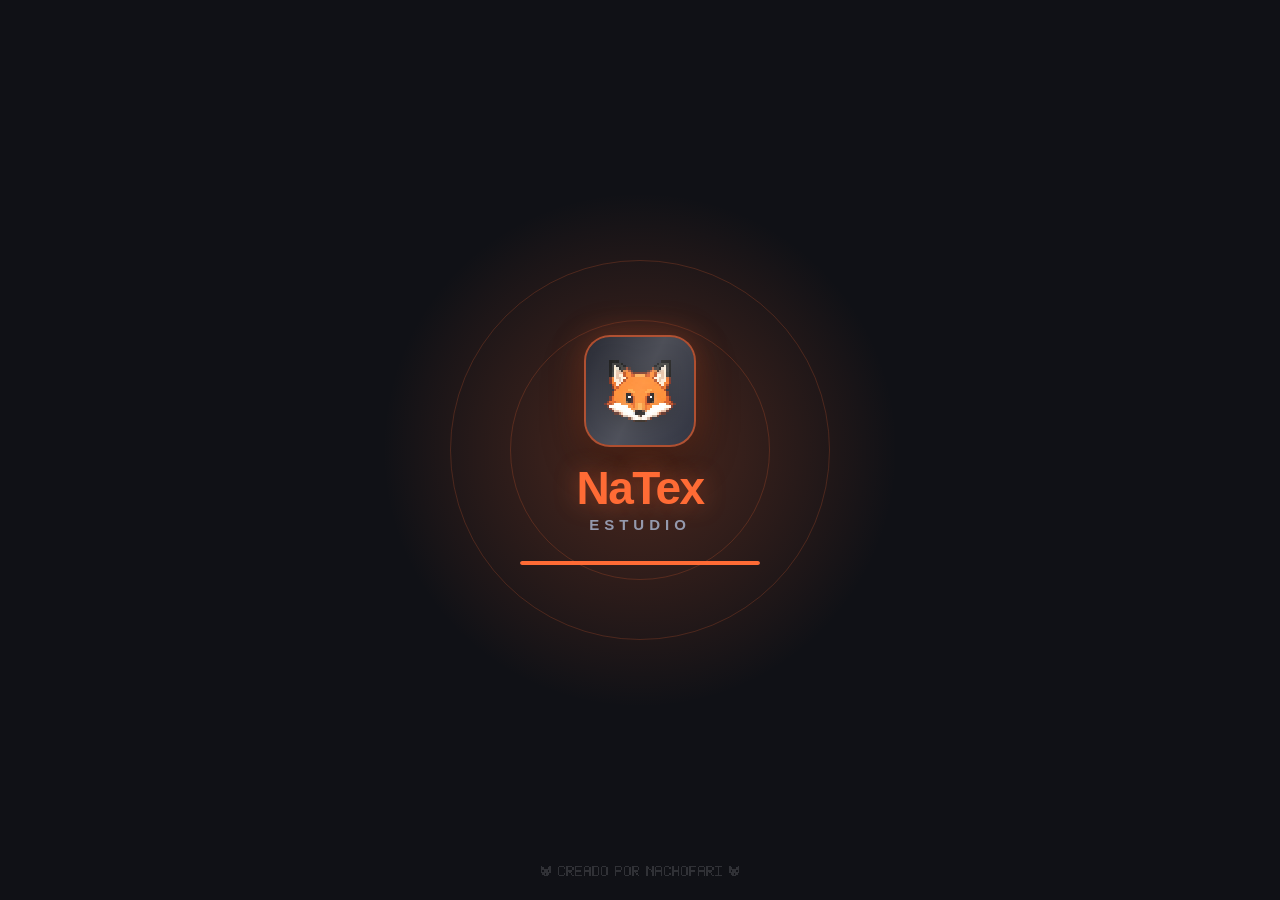
==== commit 62859167: "release: NaTex Studio v1.3.0 con arquitectura modular, instalador oficial y efectos de ambiente" ====
--- a/static/index.html
+++ b/static/index.html
@@ -8,20 +8,70 @@
     <link rel="stylesheet" href="/static/vendor/katex/katex.min.css">
     <link rel="icon" href="/static/img/logo.jpg">
     <script src="/static/vendor/katex/katex.min.js"></script>
+    <script src="/static/vendor/pdfjs/pdf.min.js"></script>
 </head>
 <body class="view-home">
+    <script>
+        (function() {
+            try {
+                var p = new URLSearchParams(window.location.search);
+                var t = p.get('theme') || localStorage.getItem('natex_theme') || 'fox';
+                if (t === 'dark') t = 'fox';
+                if (t === 'light') t = 'rabbit';
+                document.documentElement.setAttribute('data-theme', t);
+            } catch (e) {}
+        })();
+    </script>
+    <!-- Riot-Client-style Startup Splash Screen -->
+    <div id="natexSplashIntro">
+        <script>
+            (function() {
+                try {
+                    var p = new URLSearchParams(window.location.search);
+                    if (p.get('nosplash') === '1' || (sessionStorage.getItem('natex_splash_shown') === '1' && p.get('splash') !== '1')) {
+                        document.getElementById('natexSplashIntro').classList.add('hidden');
+                    }
+                } catch (e) {}
+            })();
+        </script>
+        <div class="splash-ambient-glow"></div>
+        <div class="splash-ring splash-ring-1"></div>
+        <div class="splash-ring splash-ring-2"></div>
+        <div class="splash-center-stage">
+            <div class="splash-mascot-frame">
+                <div id="splashMascotIcon">
+                    <img class="pixel-mascot-img" src="/static/img/logo.jpg" alt="NaTex Mascot" draggable="false">
+                </div>
+            </div>
+            <div class="splash-title-stack">
+                <span class="splash-brand-name">NaTex</span>
+                <span class="splash-brand-sub" id="splashBrandSub">Estudio</span>
+            </div>
+            <div class="splash-loader-container">
+                <div class="splash-progress-track">
+                    <div class="splash-progress-fill" id="splashProgressFill"></div>
+                </div>
+            </div>
+        </div>
+        <div class="splash-author-watermark" aria-label="Creado por NachoFari">
+            <svg class="splash-pixel-credit-svg" viewBox="0 0 139 7" width="208" height="10" shape-rendering="crispEdges" xmlns="http://www.w3.org/2000/svg"><path fill="currentColor" d="M0,0h1v1h-1zM6,0h1v1h-1zM0,1h1v1h-1zM1,1h1v1h-1zM5,1h1v1h-1zM6,1h1v1h-1zM0,2h1v1h-1zM1,2h1v1h-1zM2,2h1v1h-1zM3,2h1v1h-1zM4,2h1v1h-1zM5,2h1v1h-1zM6,2h1v1h-1zM0,3h1v1h-1zM2,3h1v1h-1zM3,3h1v1h-1zM4,3h1v1h-1zM6,3h1v1h-1zM0,4h1v1h-1zM1,4h1v1h-1zM2,4h1v1h-1zM3,4h1v1h-1zM4,4h1v1h-1zM5,4h1v1h-1zM6,4h1v1h-1zM1,5h1v1h-1zM2,5h1v1h-1zM4,5h1v1h-1zM5,5h1v1h-1zM2,6h1v1h-1zM3,6h1v1h-1zM4,6h1v1h-1zM13,0h1v1h-1zM14,0h1v1h-1zM15,0h1v1h-1zM12,1h1v1h-1zM16,1h1v1h-1zM12,2h1v1h-1zM12,3h1v1h-1zM12,4h1v1h-1zM12,5h1v1h-1zM16,5h1v1h-1zM13,6h1v1h-1zM14,6h1v1h-1zM15,6h1v1h-1zM18,0h1v1h-1zM19,0h1v1h-1zM20,0h1v1h-1zM21,0h1v1h-1zM18,1h1v1h-1zM22,1h1v1h-1zM18,2h1v1h-1zM22,2h1v1h-1zM18,3h1v1h-1zM19,3h1v1h-1zM20,3h1v1h-1zM21,3h1v1h-1zM18,4h1v1h-1zM20,4h1v1h-1zM18,5h1v1h-1zM21,5h1v1h-1zM18,6h1v1h-1zM22,6h1v1h-1zM24,0h1v1h-1zM25,0h1v1h-1zM26,0h1v1h-1zM27,0h1v1h-1zM28,0h1v1h-1zM24,1h1v1h-1zM24,2h1v1h-1zM24,3h1v1h-1zM25,3h1v1h-1zM26,3h1v1h-1zM27,3h1v1h-1zM24,4h1v1h-1zM24,5h1v1h-1zM24,6h1v1h-1zM25,6h1v1h-1zM26,6h1v1h-1zM27,6h1v1h-1zM28,6h1v1h-1zM31,0h1v1h-1zM32,0h1v1h-1zM33,0h1v1h-1zM30,1h1v1h-1zM34,1h1v1h-1zM30,2h1v1h-1zM34,2h1v1h-1zM30,3h1v1h-1zM31,3h1v1h-1zM32,3h1v1h-1zM33,3h1v1h-1zM34,3h1v1h-1zM30,4h1v1h-1zM34,4h1v1h-1zM30,5h1v1h-1zM34,5h1v1h-1zM30,6h1v1h-1zM34,6h1v1h-1zM36,0h1v1h-1zM37,0h1v1h-1zM38,0h1v1h-1zM39,0h1v1h-1zM36,1h1v1h-1zM40,1h1v1h-1zM36,2h1v1h-1zM40,2h1v1h-1zM36,3h1v1h-1zM40,3h1v1h-1zM36,4h1v1h-1zM40,4h1v1h-1zM36,5h1v1h-1zM40,5h1v1h-1zM36,6h1v1h-1zM37,6h1v1h-1zM38,6h1v1h-1zM39,6h1v1h-1zM43,0h1v1h-1zM44,0h1v1h-1zM45,0h1v1h-1zM42,1h1v1h-1zM46,1h1v1h-1zM42,2h1v1h-1zM46,2h1v1h-1zM42,3h1v1h-1zM46,3h1v1h-1zM42,4h1v1h-1zM46,4h1v1h-1zM42,5h1v1h-1zM46,5h1v1h-1zM43,6h1v1h-1zM44,6h1v1h-1zM45,6h1v1h-1zM52,0h1v1h-1zM53,0h1v1h-1zM54,0h1v1h-1zM55,0h1v1h-1zM52,1h1v1h-1zM56,1h1v1h-1zM52,2h1v1h-1zM56,2h1v1h-1zM52,3h1v1h-1zM53,3h1v1h-1zM54,3h1v1h-1zM55,3h1v1h-1zM52,4h1v1h-1zM52,5h1v1h-1zM52,6h1v1h-1zM59,0h1v1h-1zM60,0h1v1h-1zM61,0h1v1h-1zM58,1h1v1h-1zM62,1h1v1h-1zM58,2h1v1h-1zM62,2h1v1h-1zM58,3h1v1h-1zM62,3h1v1h-1zM58,4h1v1h-1zM62,4h1v1h-1zM58,5h1v1h-1zM62,5h1v1h-1zM59,6h1v1h-1zM60,6h1v1h-1zM61,6h1v1h-1zM64,0h1v1h-1zM65,0h1v1h-1zM66,0h1v1h-1zM67,0h1v1h-1zM64,1h1v1h-1zM68,1h1v1h-1zM64,2h1v1h-1zM68,2h1v1h-1zM64,3h1v1h-1zM65,3h1v1h-1zM66,3h1v1h-1zM67,3h1v1h-1zM64,4h1v1h-1zM66,4h1v1h-1zM64,5h1v1h-1zM67,5h1v1h-1zM64,6h1v1h-1zM68,6h1v1h-1zM74,0h1v1h-1zM78,0h1v1h-1zM74,1h1v1h-1zM75,1h1v1h-1zM78,1h1v1h-1zM74,2h1v1h-1zM76,2h1v1h-1zM78,2h1v1h-1zM74,3h1v1h-1zM77,3h1v1h-1zM78,3h1v1h-1zM74,4h1v1h-1zM78,4h1v1h-1zM74,5h1v1h-1zM78,5h1v1h-1zM74,6h1v1h-1zM78,6h1v1h-1zM81,0h1v1h-1zM82,0h1v1h-1zM83,0h1v1h-1zM80,1h1v1h-1zM84,1h1v1h-1zM80,2h1v1h-1zM84,2h1v1h-1zM80,3h1v1h-1zM81,3h1v1h-1zM82,3h1v1h-1zM83,3h1v1h-1zM84,3h1v1h-1zM80,4h1v1h-1zM84,4h1v1h-1zM80,5h1v1h-1zM84,5h1v1h-1zM80,6h1v1h-1zM84,6h1v1h-1zM87,0h1v1h-1zM88,0h1v1h-1zM89,0h1v1h-1zM86,1h1v1h-1zM90,1h1v1h-1zM86,2h1v1h-1zM86,3h1v1h-1zM86,4h1v1h-1zM86,5h1v1h-1zM90,5h1v1h-1zM87,6h1v1h-1zM88,6h1v1h-1zM89,6h1v1h-1zM92,0h1v1h-1zM96,0h1v1h-1zM92,1h1v1h-1zM96,1h1v1h-1zM92,2h1v1h-1zM96,2h1v1h-1zM92,3h1v1h-1zM93,3h1v1h-1zM94,3h1v1h-1zM95,3h1v1h-1zM96,3h1v1h-1zM92,4h1v1h-1zM96,4h1v1h-1zM92,5h1v1h-1zM96,5h1v1h-1zM92,6h1v1h-1zM96,6h1v1h-1zM99,0h1v1h-1zM100,0h1v1h-1zM101,0h1v1h-1zM98,1h1v1h-1zM102,1h1v1h-1zM98,2h1v1h-1zM102,2h1v1h-1zM98,3h1v1h-1zM102,3h1v1h-1zM98,4h1v1h-1zM102,4h1v1h-1zM98,5h1v1h-1zM102,5h1v1h-1zM99,6h1v1h-1zM100,6h1v1h-1zM101,6h1v1h-1zM104,0h1v1h-1zM105,0h1v1h-1zM106,0h1v1h-1zM107,0h1v1h-1zM108,0h1v1h-1zM104,1h1v1h-1zM104,2h1v1h-1zM104,3h1v1h-1zM105,3h1v1h-1zM106,3h1v1h-1zM107,3h1v1h-1zM104,4h1v1h-1zM104,5h1v1h-1zM104,6h1v1h-1zM111,0h1v1h-1zM112,0h1v1h-1zM113,0h1v1h-1zM110,1h1v1h-1zM114,1h1v1h-1zM110,2h1v1h-1zM114,2h1v1h-1zM110,3h1v1h-1zM111,3h1v1h-1zM112,3h1v1h-1zM113,3h1v1h-1zM114,3h1v1h-1zM110,4h1v1h-1zM114,4h1v1h-1zM110,5h1v1h-1zM114,5h1v1h-1zM110,6h1v1h-1zM114,6h1v1h-1zM116,0h1v1h-1zM117,0h1v1h-1zM118,0h1v1h-1zM119,0h1v1h-1zM116,1h1v1h-1zM120,1h1v1h-1zM116,2h1v1h-1zM120,2h1v1h-1zM116,3h1v1h-1zM117,3h1v1h-1zM118,3h1v1h-1zM119,3h1v1h-1zM116,4h1v1h-1zM118,4h1v1h-1zM116,5h1v1h-1zM119,5h1v1h-1zM116,6h1v1h-1zM120,6h1v1h-1zM122,0h1v1h-1zM123,0h1v1h-1zM124,0h1v1h-1zM125,0h1v1h-1zM126,0h1v1h-1zM124,1h1v1h-1zM124,2h1v1h-1zM124,3h1v1h-1zM124,4h1v1h-1zM124,5h1v1h-1zM122,6h1v1h-1zM123,6h1v1h-1zM124,6h1v1h-1zM125,6h1v1h-1zM126,6h1v1h-1zM132,0h1v1h-1zM138,0h1v1h-1zM132,1h1v1h-1zM133,1h1v1h-1zM137,1h1v1h-1zM138,1h1v1h-1zM132,2h1v1h-1zM133,2h1v1h-1zM134,2h1v1h-1zM135,2h1v1h-1zM136,2h1v1h-1zM137,2h1v1h-1zM138,2h1v1h-1zM132,3h1v1h-1zM134,3h1v1h-1zM135,3h1v1h-1zM136,3h1v1h-1zM138,3h1v1h-1zM132,4h1v1h-1zM133,4h1v1h-1zM134,4h1v1h-1zM135,4h1v1h-1zM136,4h1v1h-1zM137,4h1v1h-1zM138,4h1v1h-1zM133,5h1v1h-1zM134,5h1v1h-1zM136,5h1v1h-1zM137,5h1v1h-1zM134,6h1v1h-1zM135,6h1v1h-1zM136,6h1v1h-1z"/></svg>
+        </div>
+    </div>
+    <!-- Canvas de Efectos de Ambiente Pixel Art 32x32 -->
+    <canvas id="natexThemeEffectsCanvas" aria-hidden="true"></canvas>
+
     <!-- Banner de Notificación de Actualización Flotante -->
     <div id="updateBanner" class="update-banner hidden">
         <span class="update-banner-icon">🚀</span>
-        <span class="update-banner-text" id="updateBannerText">¡Nueva versión de NaTex disponible!</span>
+        <span class="update-banner-text" id="updateBannerText" data-i18n="update_banner_text">¡Nueva versión de NaTex disponible!</span>
         <button id="btnBannerUpdate" class="btn-primary-compact" style="padding: 4px 10px; font-size: 12px;" data-i18n="btn_banner_update">Ver / Actualizar</button>
-        <button id="btnCloseBanner" class="btn-icon-tiny" title="Cerrar">&times;</button>
+        <button id="btnCloseBanner" class="btn-icon-tiny" data-i18n-title="btn_close" title="Cerrar">&times;</button>
     </div>
 
     <header class="top-bar">
         <div class="brand">
-            <img src="/static/img/logo.jpg" alt="NaTex Logo" class="logo-img" id="brandLogo" style="cursor:pointer;" title="Ir al Inicio">
-            <div class="brand-text" id="brandText" style="cursor:pointer;" title="Ir al Inicio">
+            <img src="/static/img/logo.jpg" alt="NaTex Logo" class="logo-img" id="brandLogo" style="cursor:pointer;" data-i18n-title="title_go_home" title="Ir al Inicio">
+            <div class="brand-text" id="brandText" style="cursor:pointer;" data-i18n-title="title_go_home" title="Ir al Inicio">
                 <span class="brand-name">NaTex</span>
                 <span class="brand-sub">Studio</span>
             </div>
@@ -29,8 +79,17 @@
 
         <!-- Menú Superior Tipo Word / Desktop -->
         <nav class="menu-bar">
-            <button id="navTabHome" class="menu-tab-btn active">🏠 <span data-i18n="menu_home">Inicio</span></button>
-            <button id="navTabEditor" class="menu-tab-btn">📝 <span data-i18n="menu_editor">Editor</span></button>
+            <div class="view-mode-slider" id="viewModeSlider" role="tablist" aria-label="Vista principal">
+                <div class="view-slider-thumb" id="viewSliderThumb"></div>
+                <button id="navTabHome" class="menu-tab-btn active" data-i18n-title="title_go_home" title="Ir al Inicio">
+                    <span class="tab-icon">🏠</span>
+                    <span class="tab-label" data-i18n="menu_home">Inicio</span>
+                </button>
+                <button id="navTabEditor" class="menu-tab-btn" title="Ir al Editor LaTeX">
+                    <span class="tab-icon">📝</span>
+                    <span class="tab-label" data-i18n="menu_editor">Editor</span>
+                </button>
+            </div>
 
             <!-- Menú Archivo -->
             <div class="menu-dropdown editor-only-control">
@@ -52,6 +111,26 @@
                 </div>
             </div>
 
+            <!-- Menú Ver -->
+            <div class="menu-dropdown editor-only-control">
+                <button class="menu-btn" data-dropdown="menuView">
+                    <span>👁️ <span data-i18n="menu_view">Ver</span> ▾</span>
+                </button>
+                <div class="dropdown-content hidden" id="menuView">
+                    <button class="dropdown-item" id="menuViewOpenPdfTab"><span>↗️</span> <span data-i18n="item_open_pdf_tab">Ver PDF en Otra Pestaña</span></button>
+                    <button class="dropdown-item" id="menuViewDownloadPdf"><span>⬇️</span> <span data-i18n="item_download_pdf">Descargar PDF</span></button>
+                    <button class="dropdown-item" id="menuViewRefreshPdf"><span>🔄</span> <span data-i18n="item_refresh_pdf">Recargar Visor PDF</span></button>
+                    <div class="dropdown-divider"></div>
+                    <button class="dropdown-item" id="menuViewInvertPdf"><span>◐</span> <span data-i18n="item_pdf_paper_mode">Cambiar Modo de Hoja PDF (Claro / Tema / Noche)</span></button>
+                    <button class="dropdown-item" id="menuViewZoomIn"><span>🔍</span> <span data-i18n="item_pdf_zoom_in">Acercar PDF (+)</span></button>
+                    <button class="dropdown-item" id="menuViewZoomOut"><span>🔎</span> <span data-i18n="item_pdf_zoom_out">Alejar PDF (−)</span></button>
+                    <button class="dropdown-item" id="menuViewZoomFit"><span>📐</span> <span data-i18n="item_pdf_zoom_fit">Ajustar PDF al Ancho</span></button>
+                    <div class="dropdown-divider"></div>
+                    <button class="dropdown-item" id="menuViewToggleSidebar"><span>🌲</span> <span data-i18n="item_toggle_sidebar">Mostrar / Ocultar Panel de Archivos</span></button>
+                    <button class="dropdown-item" id="menuViewToggleGallery"><span>🖼️</span> <span data-i18n="item_toggle_gallery">Mostrar / Ocultar Galería de Imágenes</span></button>
+                </div>
+            </div>
+
             <!-- Menú Insertar -->
             <div class="menu-dropdown editor-only-control">
                 <button class="menu-btn" data-dropdown="menuInsert">
@@ -59,8 +138,8 @@
                 </button>
                 <div class="dropdown-content hidden" id="menuInsert">
                     <button class="dropdown-item" id="menuItemMathKeyboard"><span>📐</span> <span data-i18n="item_math">Teclado Matemático Científico...</span> <kbd>Alt+M</kbd></button>
-                    <button class="dropdown-item" id="menuItemTableBuilder"><span>📊</span> <span data-i18n="item_table_builder">Creador de Tablas...</span> <kbd>Alt+T</kbd></button>
-                    <button class="dropdown-item" id="menuItemVoiceDictate"><span>🎙️</span> <span data-i18n="item_voice">Dictáfono de Clase (Celular / Móvil)...</span></button>
+                    <button class="dropdown-item" id="menuItemTableBuilder"><span>📊</span> <span data-i18n="item_table_builder">Editor Visual de Tablas...</span> <kbd>Alt+T</kbd></button>
+                    <button class="dropdown-item" id="menuItemVoiceDictate"><span>🎙️</span> <span data-i18n="item_voice">Transcriptor de Voz Móvil...</span></button>
                     <button class="dropdown-item" id="menuItemGallery"><span>🖼️</span> <span data-i18n="item_gallery">Galería de Imágenes / Recursos</span></button>
                 </div>
             </div>
@@ -71,9 +150,9 @@
                     <span>🌐 <span data-i18n="menu_collab">Colaborar</span> ▾</span>
                 </button>
                 <div class="dropdown-content hidden" id="menuCollab">
-                    <button class="dropdown-item" id="menuItemVoiceDictateCollab"><span>🎙️</span> <span data-i18n="item_voice">Grabar Clase desde Celular...</span></button>
-                    <button class="dropdown-item" id="menuItemShare"><span>🔗</span> <span data-i18n="item_share">Compartir con un amigo (Túnel)...</span></button>
-                    <button class="dropdown-item" id="menuItemAI"><span>🤖</span> <span data-i18n="item_ai">Asistente IA Gemini</span></button>
+                    <button class="dropdown-item" id="menuItemVoiceDictateCollab"><span>🎙️</span> <span data-i18n="item_voice">Transcriptor de Voz Móvil...</span></button>
+                    <button class="dropdown-item" id="menuItemShare"><span>🔗</span> <span data-i18n="item_share">Sesión Colaborativa P2P...</span></button>
+                    <button class="dropdown-item" id="menuItemAI"><span>🤖</span> <span data-i18n="item_ai">Asistente IA NaTex</span></button>
                 </div>
             </div>
 
@@ -83,9 +162,13 @@
                     <span>⚙️ <span data-i18n="menu_settings">Ajustes</span> ▾</span>
                 </button>
                 <div class="dropdown-content hidden" id="menuSettings">
+                    <button class="dropdown-item" id="menuItemSettingsConfig"><span>⚙️</span> <span data-i18n="settings_tab_config">Configuración</span></button>
+                    <button class="dropdown-item" id="menuItemConfig"><span>🎨</span> <span data-i18n="settings_tab_customization">Customización</span></button>
+                    <button class="dropdown-item" id="menuItemSettingsAi"><span>🔑</span> <span data-i18n="settings_tab_ai">Clave IA</span></button>
+                    <div class="dropdown-divider"></div>
                     <button class="dropdown-item" id="menuItemThemeDark"><span>🌙</span> <span data-i18n="item_theme_dark">Modo Oscuro</span></button>
                     <button class="dropdown-item" id="menuItemThemeLight"><span>☀️</span> <span data-i18n="item_theme_light">Modo Claro</span></button>
-                    <button class="dropdown-item" id="menuItemConfig"><span>🎨</span> <span data-i18n="item_config">Personalización y Clave IA...</span></button>
+                    <button class="dropdown-item" id="menuItemReplaySplash"><span>✨</span> <span data-i18n="item_replay_splash">Ver Animación de Inicio</span></button>
                     <div class="dropdown-divider"></div>
                     <button class="dropdown-item" id="menuItemLangEs"><span>🇪🇸</span> Español</button>
                     <button class="dropdown-item" id="menuItemLangEn"><span>🇬🇧</span> English</button>
@@ -95,7 +178,7 @@
 
         <!-- Selector de Proyecto -->
         <div class="top-bar-center editor-only-control">
-            <span class="selector-label" data-i18n="lbl_project">Doc:</span>
+            <span class="selector-label" data-i18n="lbl_project">Proyecto:</span>
             <select id="projectSelect" class="project-select-compact"></select>
         </div>
 
@@ -104,14 +187,14 @@
             <button id="btnToggleGallery" class="btn-secondary-compact" data-i18n-title="title_gallery" title="Galería de Imágenes">
                 🖼️ <span data-i18n="btn_gallery">Galería</span>
             </button>
-            <button id="btnQuickVoice" class="btn-secondary-compact" data-i18n-title="title_quick_voice" title="Grabar clase desde celular con enlace o QR">
-                🎙️ <span data-i18n="btn_voice_short">Clase</span>
+            <button id="btnQuickVoice" class="btn-secondary-compact" data-i18n-title="title_quick_voice" title="Transcriptor de voz móvil">
+                🎙️ <span data-i18n="btn_voice_short">Voz</span>
             </button>
             <button id="btnCompile" class="btn-primary-compact" data-i18n-title="title_compile" title="Compilar documento (Ctrl + S)">
                 <span class="icon">⚡</span>
                 <span class="btn-text" data-i18n="btn_compile">Compilar</span>
             </button>
-            <button id="btnToggleAI" class="btn-accent-compact" data-i18n-title="title_ai" title="Abrir IA Gemini">🤖</button>
+            <button id="btnToggleAI" class="btn-accent-compact" data-i18n-title="title_ai" title="Abrir Asistente IA NaTex">🤖</button>
         </div>
     </header>
 
@@ -125,10 +208,10 @@
                         <span class="toggle-icon">⌵</span> <span data-i18n="sidebar_files_title">Archivos</span>
                     </span>
                     <div class="sidebar-header-actions">
-                        <button id="btnSidebarNewFile" class="btn-sidebar-icon" title="Nuevo archivo (.tex, .bib)">📄<span class="badge-plus">+</span></button>
-                        <button id="btnSidebarNewFolder" class="btn-sidebar-icon" title="Nueva carpeta">📁<span class="badge-plus">+</span></button>
-                        <button id="btnSidebarUpload" class="btn-sidebar-icon" title="Subir archivo o imagen">⬆️</button>
-                        <button id="btnCollapseSidebar" class="btn-sidebar-icon" title="Ocultar barra lateral">✕</button>
+                        <button id="btnSidebarNewFile" class="btn-sidebar-icon" data-i18n-title="sidebar_title_new_file" title="Nuevo archivo (.tex, .bib)">📄<span class="badge-plus">+</span></button>
+                        <button id="btnSidebarNewFolder" class="btn-sidebar-icon" data-i18n-title="sidebar_title_new_folder" title="Nueva carpeta">📁<span class="badge-plus">+</span></button>
+                        <button id="btnSidebarUpload" class="btn-sidebar-icon" data-i18n-title="sidebar_title_upload" title="Subir archivo o imagen">⬆️</button>
+                        <button id="btnCollapseSidebar" class="btn-sidebar-icon" data-i18n-title="sidebar_title_collapse" title="Ocultar barra lateral">✕</button>
                         <input type="file" id="sidebarFileInput" multiple accept=".tex,.bib,.png,.jpg,.jpeg,.webp,.pdf,.txt,.sty,.cls" style="display:none;">
                     </div>
                 </div>
@@ -140,7 +223,7 @@
             </div>
 
             <!-- Divisor Horizontal Redimensionable -->
-            <div class="sidebar-h-resizer" id="sidebarHResizer" title="Arrastra para ajustar tamaño">
+            <div class="sidebar-h-resizer" id="sidebarHResizer" data-i18n-title="sidebar_title_resizer" title="Arrastra para ajustar tamaño">
                 <span class="resizer-dots">⁝⁝⁝</span>
             </div>
 
@@ -151,7 +234,7 @@
                         <span class="toggle-icon">⌵</span> <span data-i18n="sidebar_outline_title">Esquema del Documento</span>
                     </span>
                     <div class="sidebar-header-actions">
-                        <span class="outline-count-badge" id="outlineCountBadge" title="Número de secciones">0</span>
+                        <span class="outline-count-badge" id="outlineCountBadge" data-i18n-title="sidebar_title_outline_count" title="Número de secciones">0</span>
                     </div>
                 </div>
                 <div class="outline-container" id="outlineContainer">
@@ -166,7 +249,7 @@
         <div class="gallery-sidebar collapsed" id="gallerySidebar">
             <div class="sidebar-header">
                 <span class="sidebar-title">🖼️ <span data-i18n="sidebar_gallery_title">Galería de Imágenes</span></span>
-                <button id="btnCollapseGallery" class="btn-icon-tiny" title="Ocultar panel">◀</button>
+                <button id="btnCollapseGallery" class="btn-icon-tiny" data-i18n-title="gallery_title_collapse" title="Ocultar panel">◀</button>
             </div>
             <div class="sidebar-dropzone" id="sidebarDropzone">
                 <div class="sidebar-drop-icon">📥</div>
@@ -185,71 +268,101 @@
         <div class="editor-pane" id="editorPane">
             <div class="pane-header">
                 <div style="display:flex; align-items:center; gap:8px;">
-                    <button id="btnToggleSidebar" class="btn-icon-tiny" title="Mostrar/Ocultar barra lateral">☰</button>
+                    <button id="btnToggleSidebar" class="btn-icon-tiny" data-i18n-title="editor_title_toggle_sidebar" title="Mostrar/Ocultar barra lateral">☰</button>
                     <span class="pane-title" id="editorCurrentFileTitle">📝 main.tex</span>
-                    <button id="btnSyncToPdf" class="btn-synctex" title="Ir a la página del PDF donde está esta línea">📍 <span data-i18n="btn_sync_pdf">Ir a PDF</span></button>
-                    <button id="btnToggleFindBar" class="btn-synctex" title="Buscar y reemplazar en el código (Ctrl + F / Ctrl + H)">🔍 <span data-i18n="btn_find_short">Buscar</span></button>
-                    <button id="btnOpenVersionHistory" class="btn-synctex" title="Ver historial de versiones y restaurar copias (Snapshots)">🕒 <span data-i18n="btn_history_short">Historial</span></button>
-                </div>
-                <div class="editor-status" id="editorStatus">Guardado automático ✓</div>
+                    <button id="btnSyncToPdf" class="btn-synctex" data-i18n-title="editor_title_synctex" title="Ir a la página del PDF donde está esta línea">📍 <span data-i18n="btn_sync_pdf">Ir a PDF</span></button>
+                    <button id="btnToggleFindBar" class="btn-synctex" data-i18n-title="editor_title_find" title="Buscar y reemplazar en el código (Ctrl + F / Ctrl + H)">🔍 <span data-i18n="btn_find_short">Buscar</span></button>
+                    <button id="btnOpenVersionHistory" class="btn-synctex" data-i18n-title="editor_title_history" title="Ver historial de versiones y restaurar copias (Snapshots)">🕒 <span data-i18n="btn_history_short">Historial</span></button>
+                </div>
+                <div class="editor-status" id="editorStatus" data-i18n="status_auto_saved">Guardado automático ✓</div>
             </div>
             <!-- Barra Flotante de Búsqueda y Reemplazo (Ctrl+F / Ctrl+H) -->
             <div id="editorFindBar" class="editor-find-bar hidden">
                 <div class="find-row">
-                    <button type="button" id="btnToggleReplaceRow" class="find-icon-btn" title="Mostrar/Ocultar Reemplazar (Ctrl+H)">▸</button>
-                    <input type="text" id="findInput" class="find-input" placeholder="Buscar en el documento... (Enter / Shift+Enter)" autocomplete="off" spellcheck="false" />
+                    <button type="button" id="btnToggleReplaceRow" class="find-icon-btn" data-i18n-title="find_toggle_replace_title" title="Mostrar/Ocultar Reemplazar (Ctrl+H)">▸</button>
+                    <input type="text" id="findInput" class="find-input" data-i18n-placeholder="find_placeholder" placeholder="Buscar en el documento... (Enter / Shift+Enter)" autocomplete="off" spellcheck="false" />
                     <span id="findMatchCount" class="find-match-count">0/0</span>
-                    <button type="button" id="btnFindCase" class="find-icon-btn" title="Distinguir mayúsculas y minúsculas (Aa)">Aa</button>
-                    <button type="button" id="btnFindPrev" class="find-icon-btn" title="Anterior (Shift+Enter)">▲</button>
-                    <button type="button" id="btnFindNext" class="find-icon-btn" title="Siguiente (Enter)">▼</button>
-                    <button type="button" id="btnCloseFindBar" class="find-icon-btn" title="Cerrar (Esc)">✕</button>
+                    <button type="button" id="btnFindCase" class="find-icon-btn" data-i18n-title="find_case_title" title="Distinguir mayúsculas y minúsculas (Aa)">Aa</button>
+                    <button type="button" id="btnFindPrev" class="find-icon-btn" data-i18n-title="find_prev_title" title="Anterior (Shift+Enter)">▲</button>
+                    <button type="button" id="btnFindNext" class="find-icon-btn" data-i18n-title="find_next_title" title="Siguiente (Enter)">▼</button>
+                    <button type="button" id="btnCloseFindBar" class="find-icon-btn" data-i18n-title="find_close_title" title="Cerrar (Esc)">✕</button>
                 </div>
                 <div id="replaceRow" class="find-row hidden" style="padding-left: 28px;">
-                    <input type="text" id="replaceInput" class="find-input" placeholder="Reemplazar con..." autocomplete="off" spellcheck="false" />
-                    <button type="button" id="btnReplaceOne" class="find-action-btn" title="Reemplazar coincidencia actual">Reemplazar</button>
-                    <button type="button" id="btnReplaceAll" class="find-action-btn" title="Reemplazar todas las coincidencias">Todo</button>
+                    <input type="text" id="replaceInput" class="find-input" data-i18n-placeholder="replace_placeholder" placeholder="Reemplazar con..." autocomplete="off" spellcheck="false" />
+                    <button type="button" id="btnReplaceOne" class="find-action-btn" data-i18n="find_btn_replace" data-i18n-title="find_replace_title" title="Reemplazar coincidencia actual">Reemplazar</button>
+                    <button type="button" id="btnReplaceAll" class="find-action-btn" data-i18n="find_btn_replace_all" data-i18n-title="find_replace_all_title" title="Reemplazar todas las coincidencias">Todo</button>
                 </div>
             </div>
             <div id="bannerHostDisconnected" class="host-disconnected-banner hidden">
                 <div class="banner-content">
                     <span class="offline-dot" style="width:8px; height:8px; border-radius:50%; background:#ef4444; display:inline-block; margin-right:6px;"></span>
-                    <span id="bannerHostDisconnectedText"><strong>Desconectado del anfitrión:</strong> NaTex Studio fue cerrado por el host. Tus cambios locales no se guardarán en el servidor.</span>
+                    <span id="bannerHostDisconnectedText" data-i18n="banner_host_disconnected_text"><strong>Desconectado del anfitrión:</strong> NaTex Studio fue cerrado por el host. Tus cambios locales no se guardarán en el servidor.</span>
                 </div>
                 <div style="display:flex; gap:8px;">
-                    <button type="button" class="btn-banner-action" id="btnBannerCopyCode">📋 Copiar código</button>
-                    <button type="button" class="btn-banner-action" id="btnBannerShowModal">Ver opciones</button>
+                    <button type="button" class="btn-banner-action" id="btnBannerCopyCode">📋 <span data-i18n="btn_banner_copy_code">Copiar código</span></button>
+                    <button type="button" class="btn-banner-action" id="btnBannerShowModal" data-i18n="btn_banner_show_modal">Ver opciones</button>
                 </div>
             </div>
             <div class="editor-wrapper" id="editorWrapper">
                 <div class="line-numbers" id="lineNumbers">1</div>
                 <textarea id="codeEditor" spellcheck="false" data-i18n-placeholder="editor_placeholder" placeholder="Escribe tu código LaTeX aquí..."></textarea>
+                <div id="editorLineMeasure" class="editor-line-measure"></div>
                 <div id="editorAutocompletePopup" class="editor-autocomplete-popup hidden"></div>
             </div>
             <!-- Barra Inferior de Métricas en Vivo (Línea/Columna, Palabras, Caracteres) -->
             <div id="editorMetricsBar" class="editor-metrics-bar">
-                <span id="metricCursorPos" class="metric-item" title="Posición actual del cursor">📍 Ln 1, Col 1</span>
+                <span id="metricCursorPos" class="metric-item" data-i18n-title="metric_cursor_title" title="Posición actual del cursor">📍 Ln 1, Col 1</span>
                 <span class="metric-sep">•</span>
-                <span id="metricWordCount" class="metric-item" title="Palabras de texto (excluyendo comandos LaTeX y comentarios)">📝 0 palabras</span>
+                <span id="metricWordCount" class="metric-item" data-i18n-title="metric_words_title" title="Palabras de texto (excluyendo comandos LaTeX y comentarios)">📝 0 palabras</span>
                 <span class="metric-sep">•</span>
-                <span id="metricCharCount" class="metric-item" title="Total de caracteres del archivo">🔤 0 caracteres</span>
+                <span id="metricCharCount" class="metric-item" data-i18n-title="metric_chars_title" title="Total de caracteres del archivo">🔤 0 caracteres</span>
             </div>
         </div>
 
         <div class="resizer" id="dragResizer"></div>
 
         <div class="preview-pane" id="previewPane">
-            <div class="pane-header">
-                <span class="pane-title" data-i18n="preview_title">📄 Vista Previa (PDF)</span>
-                <div class="preview-actions">
-                    <button id="btnOpenPdfNewTab" class="btn-icon" data-i18n-title="btn_open_pdf_tab_title" title="Abrir PDF compilado en otra pestaña o ventana">↗️ <span data-i18n="btn_open_pdf_tab">Ver en Pestaña</span></button>
-                    <button id="btnDownloadPdf" class="btn-icon" data-i18n-title="btn_download_title" title="Descargar archivo PDF">⬇️ <span data-i18n="btn_download">Descargar</span></button>
-                    <button id="btnRefreshPdf" class="btn-icon" data-i18n-title="btn_refresh_pdf" title="Recargar PDF">🔄</button>
-                </div>
-            </div>
-            <div class="preview-content">
-                <iframe id="pdfViewer" src="about:blank"></iframe>
+            <div class="pane-header pdf-overleaf-toolbar">
+                <div class="pdf-toolbar-left">
+                    <button id="btnPdfRecompile" class="btn-pdf-recompile" data-i18n-title="title_compile" title="Recompilar documento (Ctrl + S)">
+                        <span class="pdf-recompile-icon">🔄</span>
+                        <span data-i18n="btn_recompile">Recompilar</span>
+                    </button>
+                    <button id="btnDownloadPdf" class="pdf-tool-btn" data-i18n-title="btn_download_title" title="Descargar archivo PDF">⬇️</button>
+                    <button id="btnOpenPdfNewTab" class="pdf-tool-btn" data-i18n-title="btn_open_pdf_tab_title" title="Abrir PDF compilado en otra pestaña o ventana">↗️</button>
+                    <button id="btnRefreshPdf" class="pdf-tool-btn" data-i18n-title="btn_refresh_pdf" title="Recargar PDF">↻</button>
+                </div>
+                <div class="pdf-toolbar-right">
+                    <button id="btnPdfInvertMode" class="pdf-tool-btn" data-i18n-title="pdf_invert_title" title="Cambiar modo de hoja PDF (Clásico / Tintado del Tema / Modo Noche)">◐</button>
+                    <div class="pdf-tool-divider"></div>
+                    <button id="btnPdfPrevPage" class="pdf-tool-btn" data-i18n-title="pdf_prev_page_title" title="Página anterior">∧</button>
+                    <button id="btnPdfNextPage" class="pdf-tool-btn" data-i18n-title="pdf_next_page_title" title="Página siguiente">∨</button>
+                    <div class="pdf-page-counter" title="Página actual / Total de páginas">
+                        <input type="text" id="pdfPageInput" class="pdf-page-input" value="1" aria-label="Página actual" />
+                        <span class="pdf-page-sep">/</span>
+                        <span id="pdfPageCount">1</span>
+                    </div>
+                    <div class="pdf-tool-divider"></div>
+                    <button id="btnPdfZoomOut" class="pdf-tool-btn" data-i18n-title="pdf_zoom_out_title" title="Alejar PDF (−)">−</button>
+                    <button id="btnPdfZoomIn" class="pdf-tool-btn" data-i18n-title="pdf_zoom_in_title" title="Acercar PDF (+)">+</button>
+                    <select id="pdfZoomSelect" class="pdf-zoom-select" data-i18n-title="pdf_zoom_select_title" title="Nivel de zoom del PDF">
+                        <option value="fit" data-i18n="pdf_zoom_fit">Ajustar</option>
+                        <option value="75">75%</option>
+                        <option value="90">90%</option>
+                        <option value="100" selected>100%</option>
+                        <option value="125">125%</option>
+                        <option value="150">150%</option>
+                        <option value="200">200%</option>
+                    </select>
+                </div>
+            </div>
+            <div class="preview-content" id="previewContentBox">
+                <div id="pdfCustomViewer" class="pdf-custom-viewer hidden" data-paper-mode="classic">
+                    <div id="pdfPagesContainer" class="pdf-pages-container"></div>
+                </div>
+                <iframe id="pdfViewer" class="hidden" src="about:blank"></iframe>
                 <div id="emptyState" class="empty-state">
-                    <div class="fox-illustration">🦊</div>
+                    <div class="fox-illustration theme-mascot-icon"></div>
                     <h3 class="empty-welcome" data-i18n="empty_welcome">Bienvenido a NaTex</h3>
                     <p data-i18n="empty_compile_hint">Presiona <strong>Compilar (Ctrl + S)</strong> para generar el PDF.</p>
                 </div>
@@ -257,8 +370,8 @@
                     <div class="error-header">
                         <span data-i18n="compilation_error_title">⚠️ Error de Compilación</span>
                         <div style="display:flex; gap:8px; align-items:center;">
-                            <button id="btnJumpErrorLine" class="btn-ai-quick hidden" style="background:rgba(239,68,68,0.18); border-color:rgba(239,68,68,0.45); color:#fca5a5;">📍 Ir a la línea</button>
-                            <button id="btnAskGeminiError" class="btn-ai-quick" data-i18n="btn_ask_gemini_error">💡 Preguntar a Gemini por qué falló</button>
+                            <button id="btnJumpErrorLine" class="btn-ai-quick hidden" style="background:rgba(239,68,68,0.18); border-color:rgba(239,68,68,0.45); color:#fca5a5;" data-i18n="btn_jump_error_line">📍 Ir a la línea</button>
+                            <button id="btnAskGeminiError" class="btn-ai-quick" data-i18n="btn_ask_ai_error">💡 Preguntar a la IA por qué falló</button>
                         </div>
                     </div>
                     <pre id="errorLog"></pre>
@@ -272,12 +385,12 @@
         <div class="dashboard-container">
             <div class="dashboard-header">
                 <div>
-                    <h1 class="dashboard-greeting" data-i18n="dashboard_greeting">¡Hola, bienvenido a NaTex! 🦊</h1>
+                    <h1 class="dashboard-greeting"><span data-i18n="dashboard_greeting">¡Hola, bienvenido a NaTex!</span> <span class="theme-mascot-icon" style="width:44px;height:44px;vertical-align:middle;margin-left:8px;"></span></h1>
                     <p class="dashboard-subtitle" data-i18n="dashboard_subtitle">Continúa redactando tu documento o crea uno nuevo en segundos.</p>
                 </div>
                 <div style="display:flex; gap:10px; align-items:center;">
                     <input type="file" id="zipProjectInput" accept=".zip" style="display:none;">
-                    <button id="btnDashboardImportZip" class="btn-secondary" style="padding:10px 16px; font-size:13.5px; display:flex; align-items:center; gap:6px;" title="Importar un proyecto LaTeX en formato .zip (compatible con Overleaf)">📦 <span data-i18n="btn_import_zip">Importar .ZIP</span></button>
+                    <button id="btnDashboardImportZip" class="btn-secondary" style="padding:10px 16px; font-size:13.5px; display:flex; align-items:center; gap:6px;" data-i18n-title="title_import_zip" title="Importar un proyecto LaTeX en formato .zip (compatible con Overleaf)">📦 <span data-i18n="btn_import_zip">Importar .zip</span></button>
                     <button id="btnDashboardNewProject" class="hero-btn" style="padding:10px 20px; font-size:13.5px;">+ <span data-i18n="btn_new_project">Nuevo Proyecto</span></button>
                 </div>
             </div>
@@ -315,7 +428,7 @@
                     </div>
                     <div class="quick-card" id="quickVoiceDictate">
                         <div class="quick-card-icon">🎙️</div>
-                        <div class="quick-card-title" data-i18n="quick_voice_title">Dictáfono de Clases</div>
+                        <div class="quick-card-title" data-i18n="quick_voice_title">Transcriptor de Voz Móvil</div>
                         <div class="quick-card-desc" data-i18n="quick_voice_desc">Graba tu clase desde el celular y genera el apunte LaTeX estructurado.</div>
                     </div>
                     <div class="quick-card" id="quickOpenGallery">
@@ -336,26 +449,26 @@
                     <div class="projects-toolbar">
                         <div class="projects-search-box">
                             <span class="projects-search-icon">🔍</span>
-                            <input type="text" id="dashboardSearchInput" class="projects-search-input" placeholder="Buscar por nombre o contenido..." autocomplete="off" spellcheck="false" />
-                            <button type="button" id="btnClearDashboardSearch" class="projects-search-clear hidden" title="Limpiar búsqueda">✕</button>
+                            <input type="text" id="dashboardSearchInput" class="projects-search-input" data-i18n-placeholder="dashboard_search_placeholder" placeholder="Buscar por nombre o contenido..." autocomplete="off" spellcheck="false" />
+                            <button type="button" id="btnClearDashboardSearch" class="projects-search-clear hidden" data-i18n-title="title_clear_search" title="Limpiar búsqueda">✕</button>
                         </div>
-                        <select id="dashboardFilterDate" class="projects-filter-select" title="Filtrar por fecha de modificación">
-                            <option value="all">📅 Cualquier fecha</option>
-                            <option value="today">🕒 Hoy (24h)</option>
-                            <option value="week">📆 Últimos 7 días</option>
-                            <option value="month">🗓️ Últimos 30 días</option>
+                        <select id="dashboardFilterDate" class="projects-filter-select" data-i18n-title="title_filter_date" title="Filtrar por fecha de modificación">
+                            <option value="all" data-i18n="filter_date_all">📅 Cualquier fecha</option>
+                            <option value="today" data-i18n="filter_date_today">🕒 Hoy (24h)</option>
+                            <option value="week" data-i18n="filter_date_week">📆 Últimos 7 días</option>
+                            <option value="month" data-i18n="filter_date_month">🗓️ Últimos 30 días</option>
                         </select>
-                        <select id="dashboardFilterStatus" class="projects-filter-select" title="Filtrar por estado de compilación">
-                            <option value="all">📄 Todos</option>
-                            <option value="with_pdf">✅ Con PDF compilado</option>
-                            <option value="no_pdf">📝 Sin PDF aún</option>
+                        <select id="dashboardFilterStatus" class="projects-filter-select" data-i18n-title="title_filter_status" title="Filtrar por estado de compilación">
+                            <option value="all" data-i18n="filter_status_all">📄 Todos</option>
+                            <option value="with_pdf" data-i18n="filter_status_pdf">✅ Con PDF compilado</option>
+                            <option value="no_pdf" data-i18n="filter_status_no_pdf">📝 Sin PDF aún</option>
                         </select>
-                        <select id="dashboardSortBy" class="projects-filter-select" title="Ordenar proyectos">
-                            <option value="recent">⬇️ Más recientes</option>
-                            <option value="oldest">⬆️ Más antiguos</option>
-                            <option value="name_asc">🔤 Nombre (A - Z)</option>
-                            <option value="name_desc">🔤 Nombre (Z - A)</option>
-                            <option value="lines_desc">📏 Más extensos</option>
+                        <select id="dashboardSortBy" class="projects-filter-select" data-i18n-title="title_sort_projects" title="Ordenar proyectos">
+                            <option value="recent" data-i18n="sort_recent">⬇️ Más recientes</option>
+                            <option value="oldest" data-i18n="sort_oldest">⬆️ Más antiguos</option>
+                            <option value="name_asc" data-i18n="sort_name_asc">🔤 Nombre (A - Z)</option>
+                            <option value="name_desc" data-i18n="sort_name_desc">🔤 Nombre (Z - A)</option>
+                            <option value="lines_desc" data-i18n="sort_lines_desc">📏 Más extensos</option>
                         </select>
                     </div>
                 </div>
@@ -364,15 +477,15 @@
         </div>
     </div>
 
-    <!-- Modal Creador de Tablas -->
+    <!-- Modal Creador de Tablas (Visual Table Studio) -->
     <div id="modalTableBuilder" class="modal hidden">
         <div class="table-modal-content">
             <div class="modal-header">
                 <div class="modal-title-group">
-                    <h3 class="modal-title">📊 <span data-i18n="table_builder_title">Creador de Tablas</span></h3>
+                    <h3 class="modal-title">📊 <span data-i18n="table_builder_title">Editor Visual de Tablas</span></h3>
                     <span class="modal-subtitle" data-i18n="table_builder_subtitle">Crea tu tabla de forma visual o pega celdas copiadas directamente con Ctrl+V</span>
                 </div>
-                <button class="modal-close" id="btnCloseTableModal">&times;</button>
+                <button class="modal-close" id="btnCloseTableModal" data-i18n-title="btn_close" title="Cerrar">&times;</button>
             </div>
 
             <div class="table-builder-body">
@@ -383,8 +496,8 @@
                             <span data-i18n="lbl_rows">Filas:</span>
                             <input type="number" id="tblRowsInput" min="1" max="50" value="3" class="input-dim">
                         </label>
-                        <button id="btnTblAddRow" class="btn-dim-action" title="Agregar fila">+ Fila</button>
-                        <button id="btnTblRemoveRow" class="btn-dim-action" title="Quitar fila">- Fila</button>
+                        <button id="btnTblAddRow" class="btn-dim-action" data-i18n-title="tbl_add_row_title" title="Agregar fila"><span data-i18n="tbl_add_row">+ Fila</span></button>
+                        <button id="btnTblRemoveRow" class="btn-dim-action" data-i18n-title="tbl_remove_row_title" title="Quitar fila"><span data-i18n="tbl_remove_row">- Fila</span></button>
 
                         <span class="dim-divider">|</span>
 
@@ -392,37 +505,37 @@
                             <span data-i18n="lbl_cols">Columnas:</span>
                             <input type="number" id="tblColsInput" min="1" max="25" value="3" class="input-dim">
                         </label>
-                        <button id="btnTblAddCol" class="btn-dim-action" title="Agregar columna">+ Col</button>
-                        <button id="btnTblRemoveCol" class="btn-dim-action" title="Quitar columna">- Col</button>
-
-                        <button id="btnTblClear" class="btn-dim-action" title="Limpiar todas las celdas">🧹 Limpiar</button>
+                        <button id="btnTblAddCol" class="btn-dim-action" data-i18n-title="tbl_add_col_title" title="Agregar columna"><span data-i18n="tbl_add_col">+ Col</span></button>
+                        <button id="btnTblRemoveCol" class="btn-dim-action" data-i18n-title="tbl_remove_col_title" title="Quitar columna"><span data-i18n="tbl_remove_col">- Col</span></button>
+
+                        <button id="btnTblClear" class="btn-dim-action" data-i18n-title="tbl_clear_title" title="Limpiar todas las celdas">🧹 <span data-i18n="tbl_clear">Limpiar</span></button>
                     </div>
 
                     <div class="table-style-options">
-                        <label class="checkbox-label" title="Poner la primera fila en negrita \textbf">
+                        <label class="checkbox-label" data-i18n-title="tbl_chk_header_title" title="Poner la primera fila en negrita \textbf">
                             <input type="checkbox" id="tblChkHeader" checked>
                             <span data-i18n="chk_table_header">Encabezado</span>
                         </label>
-                        <label class="checkbox-label" title="Usar estilo profesional booktabs (\toprule, \midrule, \bottomrule)">
+                        <label class="checkbox-label" data-i18n-title="tbl_chk_booktabs_title" title="Usar estilo profesional booktabs (\toprule, \midrule, \bottomrule)">
                             <input type="checkbox" id="tblChkBooktabs" checked>
-                            <span>Booktabs (Pro)</span>
+                            <span data-i18n="tbl_chk_booktabs">Booktabs (Pro)</span>
                         </label>
-                        <label class="checkbox-label" title="Líneas verticales entre columnas">
+                        <label class="checkbox-label" data-i18n-title="tbl_chk_borders_title" title="Líneas verticales entre columnas">
                             <input type="checkbox" id="tblChkBorders">
-                            <span>Bordes |</span>
+                            <span data-i18n="tbl_chk_borders">Bordes |</span>
                         </label>
                         <label class="select-label">
-                            <span>Alineación:</span>
+                            <span data-i18n="tbl_align_label">Alineación:</span>
                             <select id="tblAlignSelect" class="select-compact">
-                                <option value="c" selected>Centrado (c)</option>
-                                <option value="l">Izquierda (l)</option>
-                                <option value="r">Derecha (r)</option>
+                                <option value="c" selected data-i18n="tbl_align_center">Centrado (c)</option>
+                                <option value="l" data-i18n="tbl_align_left">Izquierda (l)</option>
+                                <option value="r" data-i18n="tbl_align_right">Derecha (r)</option>
                             </select>
                         </label>
                     </div>
                 </div>
 
-                <!-- Cuadrícula Mini-Excel Interactiva -->
+                <!-- Cuadrícula Editor Visual de Tablas Interactiva -->
                 <div class="table-grid-wrapper" id="tableGridWrapper">
                     <div class="table-grid-scroll">
                         <table class="excel-grid" id="excelGrid">
@@ -433,24 +546,24 @@
 
                 <!-- Meta información: Título y Etiqueta -->
                 <div class="table-meta-inputs">
-                    <input type="text" id="tblCaptionInput" class="input-compact flex-2" placeholder="Título / Caption de la tabla (ej. Comparativa de Resultados)" value="Resultados Experimentales">
-                    <input type="text" id="tblLabelInput" class="input-compact flex-1" placeholder="Etiqueta / Label (ej. tab:resultados)" value="tab:resultados">
+                    <input type="text" id="tblCaptionInput" class="input-compact flex-2" data-i18n-placeholder="tbl_caption_placeholder" placeholder="Título / Caption de la tabla (ej. Comparativa de Resultados)" value="Resultados Experimentales">
+                    <input type="text" id="tblLabelInput" class="input-compact flex-1" data-i18n-placeholder="tbl_label_placeholder" placeholder="Etiqueta / Label (ej. tab:resultados)" value="tab:resultados">
                 </div>
 
                 <!-- Vista Previa de Código LaTeX -->
                 <div class="table-preview-section">
                     <div class="preview-header-small">
-                        <span>Código LaTeX generado:</span>
-                        <span class="preview-badge-hint">💡 Puedes pegar celdas de Excel con Ctrl+V</span>
+                        <span data-i18n="tbl_preview_header">Código LaTeX generado:</span>
+                        <span class="preview-badge-hint" data-i18n="tbl_paste_hint">💡 Puedes pegar celdas con Ctrl+V</span>
                     </div>
                     <pre class="table-code-preview" id="tblCodePreview"></pre>
                 </div>
             </div>
 
             <div class="modal-footer">
-                <button id="btnCancelTableModal" class="btn-secondary">Cancelar</button>
-                <button id="btnCopyTableCode" class="btn-secondary">📋 Copiar Código</button>
-                <button id="btnInsertTableDoc" class="btn-primary">📥 Insertar en Documento</button>
+                <button id="btnCancelTableModal" class="btn-secondary" data-i18n="btn_cancel">Cancelar</button>
+                <button id="btnCopyTableCode" class="btn-secondary">📋 <span data-i18n="btn_copy_code">Copiar Código</span></button>
+                <button id="btnInsertTableDoc" class="btn-primary">📥 <span data-i18n="btn_insert_doc">Insertar en Documento</span></button>
             </div>
         </div>
     </div>
@@ -467,23 +580,23 @@
                     <div class="math-search-wrapper-header">
                         <input type="text" id="mathSearchInput" class="math-search-input" data-i18n-placeholder="math_search_placeholder" placeholder="🔍 Buscar símbolo o fórmula..." />
                     </div>
-                    <button class="modal-close" id="btnCloseMath">&times;</button>
+                    <button class="modal-close" id="btnCloseMath" data-i18n-title="btn_close" title="Cerrar">&times;</button>
                 </div>
             </div>
 
             <!-- Barra de Herramientas Rápida Superior -->
             <div class="math-toolbar-top">
                 <div class="math-tools-left">
-                    <button class="math-tool-btn" id="btnMathClear" title="Limpiar fórmula">🗑️ <span data-i18n="math_clear">Limpiar</span></button>
-                    <button class="math-tool-btn" id="btnMathUndo" title="Deshacer">↩️</button>
-                    <button class="math-tool-btn" id="btnMathRedo" title="Rehacer">↪️</button>
+                    <button class="math-tool-btn" id="btnMathClear" data-i18n-title="math_title_clear" title="Limpiar fórmula">🗑️ <span data-i18n="math_clear">Limpiar</span></button>
+                    <button class="math-tool-btn" id="btnMathUndo" data-i18n-title="math_title_undo" title="Deshacer">↩️</button>
+                    <button class="math-tool-btn" id="btnMathRedo" data-i18n-title="math_title_redo" title="Rehacer">↪️</button>
                 </div>
                 <div class="math-tools-right">
                     <span class="math-mode-label" data-i18n="math_mode_label">Formato:</span>
                     <div class="math-mode-switch" id="mathModeSwitch">
-                        <button class="math-mode-btn active" data-mode="inline" title="Fórmula en el texto">$ ... $</button>
-                        <button class="math-mode-btn" data-mode="display" title="Ecuación centrada en bloque">\[ ... \]</button>
-                        <button class="math-mode-btn" data-mode="equation" title="Ecuación numerada">eq (#)</button>
+                        <button class="math-mode-btn active" data-mode="inline" data-i18n-title="math_title_mode_inline" title="Fórmula en el texto">$ ... $</button>
+                        <button class="math-mode-btn" data-mode="display" data-i18n-title="math_title_mode_display" title="Ecuación centrada en bloque">\[ ... \]</button>
+                        <button class="math-mode-btn" data-mode="equation" data-i18n-title="math_title_mode_equation" title="Ecuación numerada">eq (#)</button>
                     </div>
                 </div>
             </div>
@@ -564,44 +677,44 @@
         </div>
     </div>
 
-    <!-- Modal Compartir con Amigo -->
+    <!-- Modal Compartir Sesión P2P -->
     <div id="modalShare" class="modal hidden">
         <div class="modal-content" style="max-width: 500px;">
             <div class="modal-header">
-                <h3>🔗 <span data-i18n="share_modal_title">Compartir NaTex con un Amigo</span></h3>
-                <button class="modal-close" id="btnCloseShare">&times;</button>
+                <h3>🔗 <span data-i18n="share_modal_title">Sesión Colaborativa P2P...</span></h3>
+                <button class="modal-close" id="btnCloseShare" data-i18n-title="btn_close" title="Cerrar">&times;</button>
             </div>
             <div class="modal-body">
                 <div id="shareLoading" style="text-align:center; padding:20px;">
                     <div style="font-size:28px; margin-bottom:8px;">⏳</div>
-                    <p data-i18n="share_loading">Generando enlace seguro para tu amigo...</p>
+                    <p data-i18n="share_loading">Generando enlace seguro de colaboración P2P...</p>
                 </div>
                 <div id="shareReady" class="hidden">
                     <div id="shareQrContainer" style="display: flex; justify-content: center; align-items: center; background: #ffffff; padding: 14px; border-radius: 12px; margin: 0 auto 12px auto; width: 190px; height: 190px; box-shadow: 0 4px 16px rgba(0,0,0,0.25);">
                         <div id="shareQrCode"></div>
                     </div>
-                    <label for="inputShareUrl"><strong data-i18n="share_ready_label">Enlace para tu amigo:</strong></label>
+                    <label for="inputShareUrl"><strong data-i18n="share_ready_label">Enlace de colaboración P2P:</strong></label>
                     <div style="display:flex; gap:8px; margin:8px 0 12px 0;">
                         <input type="text" id="inputShareUrl" readonly style="flex:1; padding:10px 12px; border-radius:6px; background:var(--bg-dark); color:var(--fox-orange); border:1px solid var(--border-color); font-weight:bold; font-size:13px;" />
                         <button id="btnCopyShareUrl" class="btn-primary">📋 <span data-i18n="btn_copy">Copiar</span></button>
-                        <button id="btnRestartTunnel" class="btn-secondary" title="Reiniciar y generar un nuevo enlace de compartir">🔄 <span data-i18n="btn_restart_tunnel">Reiniciar Link</span></button>
-                    </div>
-                    <div style="background:var(--bg-card-subtle, #181824); border: 1px solid var(--border-color); border-radius:8px; padding:12px; font-size:12.5px; color:var(--text-muted); line-height:1.5;" data-i18n="share_explanation">
-                        💡 <strong>Cómo funciona:</strong> Tu amigo solo hace clic en este link o escanea el QR desde cualquier navegador (PC o celular). Podrá ver el documento, escribir con guardado automático y compilar el PDF junto a ti en tiempo real mientras tengas NaTex abierto.
-                    </div>
-                </div>
-            </div>
-        </div>
-    </div>
-
-    <!-- Drawer del Asistente Gemini -->
+                        <button id="btnRestartTunnel" class="btn-secondary" data-i18n-title="share_restart_title" title="Reiniciar y generar un nuevo enlace de compartir">🔄 <span data-i18n="btn_restart_tunnel">Reiniciar Link</span></button>
+                    </div>
+                    <div style="background:var(--bg-elevated); border: 1px solid var(--border-color); border-radius:8px; padding:12px; font-size:12.5px; color:var(--text-muted); line-height:1.5;" data-i18n="share_explanation">
+                        💡 <strong>Cómo funciona:</strong> Tu colaborador solo hace clic en este link o escanea el QR desde cualquier navegador (PC o celular). Podrá ver el documento, escribir con guardado automático y compilar el PDF junto a ti en tiempo real mientras tengas NaTex abierto.
+                    </div>
+                </div>
+            </div>
+        </div>
+    </div>
+
+    <!-- Drawer del Asistente IA NaTex -->
     <div id="aiDrawer" class="ai-drawer hidden">
         <div class="ai-header">
             <div class="ai-title" style="display:flex; align-items:center; gap:8px;">
-                <span>🦊 <span data-i18n="ai_title">IA NaTex</span></span>
+                <h3 style="display:inline-flex;align-items:center;gap:8px;"><span class="theme-mascot-icon" style="width:24px;height:24px;"></span> <span data-i18n="ai_title">Asistente IA NaTex</span></h3>
                 <span id="aiActiveProviderBadge" style="font-size: 11px; padding: 2px 8px; border-radius: 12px; background: rgba(255,107,53,0.18); color: var(--fox-orange); font-weight: 600; border: 1px solid var(--fox-orange);">Gemini</span>
             </div>
-            <button id="btnCloseAI" class="btn-close">&times;</button>
+            <button id="btnCloseAI" class="btn-close" data-i18n-title="btn_close" title="Cerrar">&times;</button>
         </div>
         <div class="ai-quick-actions">
             <button class="pill-btn" data-i18n="ai_pill_table" data-prompt="¿Cómo hago una tabla de 3 columnas bien formateada en LaTeX? Dame el código listo.">📊 Crear Tabla</button>
@@ -624,7 +737,7 @@
         <div class="modal-content">
             <div class="modal-header">
                 <h3>📑 <span data-i18n="templates_title">Seleccionar Plantilla</span></h3>
-                <button class="modal-close" id="btnCloseTemplates">&times;</button>
+                <button class="modal-close" id="btnCloseTemplates" data-i18n-title="btn_close" title="Cerrar">&times;</button>
             </div>
             <div class="modal-body">
                 <p class="modal-desc" data-i18n="templates_desc">Elige una plantilla para cargar en tu proyecto actual:</p>
@@ -646,7 +759,7 @@
                     <h3>🖼️ <span data-i18n="gallery_modal_title">Galería de Imágenes</span></h3>
                     <p class="modal-subtitle" style="font-size:12.5px; color:var(--text-muted); margin-top:2px;" data-i18n="gallery_modal_subtitle">Gestiona figuras, copia el código LaTeX para tu documento o renombra tus imágenes.</p>
                 </div>
-                <button class="modal-close" id="btnCloseUpload">&times;</button>
+                <button class="modal-close" id="btnCloseUpload" data-i18n-title="btn_close" title="Cerrar">&times;</button>
             </div>
             <div class="modal-body" style="padding-top: 10px;">
                 <!-- Barra de Control: Filtro de Proyecto + Botón Subir -->
@@ -676,163 +789,282 @@
         </div>
     </div>
 
-    <!-- Modal de Ajustes (Personalización, Temas, Idioma, API Key) -->
+    <!-- Modal de Ajustes con Barra Lateral (Configuración, Customización, Clave IA) -->
     <div id="modalSettings" class="modal hidden">
-        <div class="modal-content" style="max-width: 520px;">
+        <div class="modal-content settings-modal-content">
             <div class="modal-header">
-                <h3>⚙️ <span data-i18n="settings_title">Ajustes y Personalización</span></h3>
-                <button class="modal-close" id="btnCloseSettings">&times;</button>
-            </div>
-            <div class="modal-body">
-                <!-- Sección Tema -->
-                <div class="settings-section">
-                    <label class="settings-label" data-i18n="theme_label">🎨 Tema de la Aplicación:</label>
-                    <div class="theme-options-grid">
-                        <div class="theme-card-option active" id="themeOptDark" data-theme="dark">
-                            <span style="font-size:20px;">🌙</span>
-                            <span data-i18n="theme_dark">Oscuro</span>
-                        </div>
-                        <div class="theme-card-option" id="themeOptLight" data-theme="light">
-                            <span style="font-size:20px;">☀️</span>
-                            <span data-i18n="theme_light">Claro</span>
-                        </div>
-                        <div class="theme-card-option" id="themeOptCustom" data-theme="custom">
-                            <span style="font-size:20px;">🎨</span>
-                            <span data-i18n="theme_custom">Personalizado</span>
-                        </div>
-                    </div>
-                    
-                    <div id="customAccentContainer" style="margin-top: 10px;">
-                        <span style="font-size:12px; color:var(--text-muted);" data-i18n="accent_color_label">Color de acento:</span>
-                        <div class="accent-colors-list">
-                            <div class="color-dot active" style="background:#FF6B35;" data-color="#FF6B35" title="Fox Orange"></div>
-                            <div class="color-dot" style="background:#3B82F6;" data-color="#3B82F6" title="Cyber Blue"></div>
-                            <div class="color-dot" style="background:#10B981;" data-color="#10B981" title="Emerald"></div>
-                            <div class="color-dot" style="background:#8B5CF6;" data-color="#8B5CF6" title="Royal Purple"></div>
-                            <div class="color-dot" style="background:#EC4899;" data-color="#EC4899" title="Rose"></div>
-                            <input type="color" id="customColorPicker" value="#FF6B35" style="width:28px; height:28px; border-radius:50%; border:none; cursor:pointer; background:none;" title="Color a medida" />
-                        </div>
-                    </div>
-                </div>
-
-                <!-- Sección Idioma -->
-                <div class="settings-section">
-                    <label class="settings-label" data-i18n="language_label">🌐 Idioma / Language:</label>
-                    <div class="lang-selector-group">
-                        <button class="lang-btn active" id="btnLangEs" data-lang="es">
-                            <span>🇪🇸</span> Español
-                        </button>
-                        <button class="lang-btn" id="btnLangEn" data-lang="en">
-                            <span>🇬🇧</span> English
-                        </button>
-                    </div>
-                </div>
-
-                <!-- Sección Proveedor de Inteligencia Artificial (Multi-IA) -->
-                <div class="settings-section" style="border-top: 1px solid var(--border-color); padding-top: 14px; margin-top: 14px;">
-                    <label class="settings-label" for="selectAiProvider">🧠 <span data-i18n="ai_provider_label">Proveedor de Inteligencia Artificial:</span></label>
-                    <select id="selectAiProvider" style="width: 100%; padding: 9px 12px; border-radius: 6px; background: var(--bg-dark); color: var(--text-main); border: 1px solid var(--border-color); font-size: 13.5px; margin-bottom: 12px; cursor: pointer;">
-                        <option value="gemini" data-i18n="provider_gemini">Google Gemini</option>
-                        <option value="openai" data-i18n="provider_openai">OpenAI</option>
-                        <option value="claude" data-i18n="provider_claude">Anthropic Claude</option>
-                        <option value="nvidia" data-i18n="provider_nvidia">NVIDIA NIM</option>
-                        <option value="custom" data-i18n="provider_custom">Local / Personalizada</option>
-                    </select>
-
-                    <!-- Panel Gemini -->
-                    <div id="aiPanelGemini" class="ai-provider-panel">
-                        <label class="settings-label" for="inputApiKey"><span data-i18n="gemini_key_label">Clave de API de Google Gemini:</span></label>
-                        <p class="text-muted" style="margin-bottom:8px; font-size:12px;" data-i18n="gemini_key_desc">
-                            Obtén tu clave de API en <a href="https://aistudio.google.com/app/apikey" target="_blank" style="color:var(--fox-orange);">Google AI Studio</a>.
-                        </p>
-                        <input type="password" id="inputApiKey" data-i18n-placeholder="ai_key_placeholder" placeholder="Coloca tu clave API aquí" style="width:100%; padding:9px; border-radius:6px; background:var(--bg-dark); color:var(--text-main); border:1px solid var(--border-color); font-size:13px;" />
-                    </div>
-
-                    <!-- Panel OpenAI -->
-                    <div id="aiPanelOpenai" class="ai-provider-panel hidden">
-                        <label class="settings-label" for="inputApiKeyOpenai"><span data-i18n="openai_key_label">Clave de API de OpenAI:</span></label>
-                        <p class="text-muted" style="margin-bottom:8px; font-size:12px;">
-                            Obtén tu API key en <a href="https://platform.openai.com/api-keys" target="_blank" style="color:var(--fox-orange);">OpenAI Platform</a>.
-                        </p>
-                        <input type="password" id="inputApiKeyOpenai" data-i18n-placeholder="ai_key_placeholder" placeholder="Coloca tu clave API aquí" style="width:100%; padding:9px; border-radius:6px; background:var(--bg-dark); color:var(--text-main); border:1px solid var(--border-color); font-size:13px;" />
-                    </div>
-
-                    <!-- Panel Claude -->
-                    <div id="aiPanelClaude" class="ai-provider-panel hidden">
-                        <label class="settings-label" for="inputApiKeyClaude"><span data-i18n="claude_key_label">Clave de API de Anthropic Claude:</span></label>
-                        <p class="text-muted" style="margin-bottom:8px; font-size:12px;">
-                            Obtén tu API key en <a href="https://console.anthropic.com/settings/keys" target="_blank" style="color:var(--fox-orange);">Anthropic Console</a>.
-                        </p>
-                        <input type="password" id="inputApiKeyClaude" data-i18n-placeholder="ai_key_placeholder" placeholder="Coloca tu clave API aquí" style="width:100%; padding:9px; border-radius:6px; background:var(--bg-dark); color:var(--text-main); border:1px solid var(--border-color); font-size:13px;" />
-                    </div>
-
-                    <!-- Panel NVIDIA -->
-                    <div id="aiPanelNvidia" class="ai-provider-panel hidden">
-                        <label class="settings-label" for="inputApiKeyNvidia"><span data-i18n="nvidia_key_label">Clave de API de NVIDIA NIM:</span></label>
-                        <p class="text-muted" style="margin-bottom:8px; font-size:12px;">
-                            Obtén tu API key en <a href="https://build.nvidia.com/" target="_blank" style="color:var(--fox-orange);">NVIDIA NIM Catalog</a>.
-                        </p>
-                        <input type="password" id="inputApiKeyNvidia" data-i18n-placeholder="ai_key_placeholder" placeholder="Coloca tu clave API aquí" style="width:100%; padding:9px; border-radius:6px; background:var(--bg-dark); color:var(--text-main); border:1px solid var(--border-color); font-size:13px;" />
-                    </div>
-
-                    <!-- Panel Custom/Local -->
-                    <div id="aiPanelCustom" class="ai-provider-panel hidden">
-                        <label class="settings-label" for="inputCustomUrl"><span data-i18n="custom_url_label">URL Endpoint de API (Compatible OpenAI):</span></label>
-                        <input type="text" id="inputCustomUrl" placeholder="http://localhost:11434/v1/chat/completions" style="width:100%; padding:9px; border-radius:6px; background:var(--bg-dark); color:var(--text-main); border:1px solid var(--border-color); font-size:13px; margin-bottom:8px;" />
-                        <label class="settings-label" for="inputCustomApiKey"><span data-i18n="custom_key_label">Token o API Key (Opcional):</span></label>
-                        <input type="password" id="inputCustomApiKey" data-i18n-placeholder="ai_key_placeholder" placeholder="Coloca tu clave API aquí" style="width:100%; padding:9px; border-radius:6px; background:var(--bg-dark); color:var(--text-main); border:1px solid var(--border-color); font-size:13px;" />
-                        <p class="text-muted" style="margin-top:6px; font-size:11.5px;" data-i18n="custom_hint">Compatible con Ollama, LM Studio, vLLM y proxies locales OpenAI.</p>
-                    </div>
-
-                    <input type="hidden" id="inputAiModel" value="" />
-
-                    <!-- Advertencia Dictáfono -->
-                    <div style="margin-top: 12px; padding: 10px 12px; border-radius: 6px; background: rgba(255, 170, 0, 0.08); border-left: 3px solid #ffaa00; font-size: 12px; line-height: 1.45; color: var(--text-muted);">
-                        <strong style="color: #ffaa00; display: block; margin-bottom: 3px;">ℹ️ <span data-i18n="ai_voice_warning_title">Aviso sobre el Dictáfono:</span></strong>
-                        <span data-i18n="ai_voice_warning_desc">La función de grabar y resumir clases con micrófono requiere la API de Google Gemini (procesamiento directo de audio). Las demás APIs funcionan para el chat y asistencia de LaTeX.</span>
-                    </div>
-                </div>
-
-                <!-- Sección Actualizaciones de Software -->
-                <div class="settings-section" style="border-top: 1px solid var(--border-color); padding-top: 14px; margin-top: 14px;">
-                    <div style="display: flex; justify-content: space-between; align-items: center; flex-wrap: wrap; gap: 10px;">
-                        <div>
-                            <label class="settings-label" style="margin-bottom: 2px;">🚀 <span data-i18n="updates_title">Actualizaciones de NaTex:</span></label>
-                            <div id="updateStatusText" style="font-size: 12.5px; color: var(--text-muted);">
-                                <span data-i18n="updates_current_ver">Versión instalada:</span> <strong>v1.0</strong>
+                <div style="display:flex; align-items:center; gap:10px;">
+                    <span class="theme-mascot-icon" style="width:24px;height:24px;"></span>
+                    <h3><span data-i18n="settings_title">Ajustes y Personalización</span></h3>
+                </div>
+                <button class="modal-close" id="btnCloseSettings" data-i18n-title="btn_close" title="Cerrar">&times;</button>
+            </div>
+            <div class="settings-layout-wrapper">
+                <!-- Barra Lateral de Secciones de Ajustes -->
+                <aside class="settings-sidebar-nav">
+                    <button type="button" class="settings-nav-btn active" data-settings-tab="config">
+                        <span class="settings-nav-icon">⚙️</span>
+                        <span class="settings-nav-text" data-i18n="settings_tab_config">Configuración</span>
+                    </button>
+                    <button type="button" class="settings-nav-btn" data-settings-tab="customization">
+                        <span class="settings-nav-icon">🎨</span>
+                        <span class="settings-nav-text" data-i18n="settings_tab_customization">Customización</span>
+                    </button>
+                    <button type="button" class="settings-nav-btn" data-settings-tab="ai">
+                        <span class="settings-nav-icon">🔑</span>
+                        <span class="settings-nav-text" data-i18n="settings_tab_ai">Clave IA</span>
+                    </button>
+                </aside>
+
+                <!-- Área Principal de Contenido por Sección -->
+                <div class="settings-main-pane">
+                    <div class="settings-tab-scroll">
+                        <!-- SECCIÓN 1: CONFIGURACIÓN -->
+                        <div class="settings-tab-pane active" id="settingsPaneConfig" data-settings-pane="config">
+                            <div class="settings-pane-header">
+                                <h4 data-i18n="settings_config_heading">⚙️ Configuración General</h4>
+                                <p data-i18n="settings_config_desc">Ajusta el idioma de la interfaz, el comportamiento del editor de código y las actualizaciones del programa.</p>
+                            </div>
+
+                            <!-- Tarjeta Idioma -->
+                            <div class="settings-card-block">
+                                <label class="settings-label" data-i18n="language_label">🌐 Idioma / Language:</label>
+                                <div class="lang-selector-group">
+                                    <button class="lang-btn active" id="btnLangEs" data-lang="es">
+                                        <span>🇪🇸</span> Español
+                                    </button>
+                                    <button class="lang-btn" id="btnLangEn" data-lang="en">
+                                        <span>🇬🇧</span> English
+                                    </button>
+                                </div>
+                            </div>
+
+                            <!-- Tarjeta Comportamiento del Editor (Word Wrap) -->
+                            <div class="settings-card-block">
+                                <div style="display: flex; justify-content: space-between; align-items: center; flex-wrap: wrap; gap: 12px;">
+                                    <div style="flex: 1; min-width: 220px;">
+                                        <label class="settings-label" style="margin-bottom: 4px;">↩ <span data-i18n="settings_wrap_title">Ajuste de texto al recuadro:</span></label>
+                                        <div style="font-size: 12.5px; color: var(--text-muted);" data-i18n="settings_wrap_desc">
+                                            Ajusta las líneas largas al ancho del editor (como Overleaf) sin que se salgan.
+                                        </div>
+                                    </div>
+                                    <div style="display:inline-flex; background:var(--bg-dark); border:1px solid var(--border-color); border-radius:8px; padding:3px; gap:3px;">
+                                        <button type="button" id="btnSettingWrapYes" class="btn-wrap-opt active" style="padding: 6px 16px; font-size: 12.5px; border: none; border-radius: 6px; cursor: pointer; font-weight: 600; background: var(--fox-orange); color: white;" data-i18n="wrap_yes">Sí</button>
+                                        <button type="button" id="btnSettingWrapNo" class="btn-wrap-opt" style="padding: 6px 16px; font-size: 12.5px; border: none; border-radius: 6px; cursor: pointer; font-weight: 500; background: transparent; color: var(--text-muted);" data-i18n="wrap_no">No</button>
+                                    </div>
+                                </div>
+                            </div>
+
+                            <!-- Tarjeta Animación de Inicio -->
+                            <div class="settings-card-block">
+                                <div style="display: flex; justify-content: space-between; align-items: center; flex-wrap: wrap; gap: 12px;">
+                                    <div>
+                                        <label class="settings-label" style="margin-bottom: 4px;">✨ <span data-i18n="settings_splash_title">Animación de Inicio (Intro):</span></label>
+                                        <div style="font-size: 12.5px; color: var(--text-muted);" data-i18n="settings_splash_desc">
+                                            Vuelve a reproducir la animación de presentación con el tema activo.
+                                        </div>
+                                    </div>
+                                    <button type="button" id="btnSettingsReplaySplash" class="btn-secondary" style="font-size: 12.5px; padding: 7px 14px;">
+                                        ✨ <span data-i18n="item_replay_splash">Ver Animación de Inicio</span>
+                                    </button>
+                                </div>
+                            </div>
+
+                            <!-- Tarjeta Actualizaciones de Software -->
+                            <div class="settings-card-block">
+                                <div style="display: flex; justify-content: space-between; align-items: center; flex-wrap: wrap; gap: 10px;">
+                                    <div>
+                                        <label class="settings-label" style="margin-bottom: 4px;">🚀 <span data-i18n="updates_title">Actualizaciones de NaTex:</span></label>
+                                        <div id="updateStatusText" style="font-size: 12.5px; color: var(--text-muted);">
+                                            <span data-i18n="updates_current_ver">Versión instalada:</span> <strong>v1.3</strong>
+                                        </div>
+                                    </div>
+                                    <button id="btnCheckUpdates" class="btn-secondary" style="font-size: 12.5px; padding: 7px 14px;">
+                                        🔍 <span data-i18n="btn_check_updates">Comprobar Actualizaciones</span>
+                                    </button>
+                                </div>
+                                <div id="updateResultBox" class="hidden" style="margin-top: 10px; padding: 12px; border-radius: 6px; font-size: 12.5px; border: 1px solid var(--border-color); background: var(--bg-dark);"></div>
+                                <div style="margin-top: 12px; display: flex; align-items: center; gap: 8px;">
+                                    <input type="checkbox" id="chkAutoCheckUpdates" checked style="cursor: pointer; width: 16px; height: 16px; accent-color: var(--fox-orange);">
+                                    <label for="chkAutoCheckUpdates" style="font-size: 12.5px; cursor: pointer; color: var(--text-main); user-select: none;" data-i18n="chk_auto_updates">Comprobar actualizaciones automáticamente al iniciar</label>
+                                </div>
                             </div>
                         </div>
-                        <button id="btnCheckUpdates" class="btn-secondary" style="font-size: 12px; padding: 7px 14px;">
-                            🔍 <span data-i18n="btn_check_updates">Comprobar Actualizaciones</span>
-                        </button>
-                    </div>
-                    <div id="updateResultBox" class="hidden" style="margin-top: 10px; padding: 12px; border-radius: 6px; font-size: 12.5px; border: 1px solid var(--border-color); background: var(--bg-dark);"></div>
-                    <div style="margin-top: 12px; display: flex; align-items: center; gap: 8px;">
-                        <input type="checkbox" id="chkAutoCheckUpdates" checked style="cursor: pointer; width: 16px; height: 16px; accent-color: var(--fox-orange);">
-                        <label for="chkAutoCheckUpdates" style="font-size: 12.5px; cursor: pointer; color: var(--text-main); user-select: none;" data-i18n="chk_auto_updates">Comprobar actualizaciones automáticamente al iniciar</label>
-                    </div>
-                </div>
-
-                <div style="margin-top:16px; display:flex; justify-content:flex-end; gap:10px;">
-                    <button id="btnSaveApiKey" class="btn-primary" data-i18n="btn_save_settings">Guardar Ajustes</button>
-                </div>
-            </div>
-        </div>
-    </div>
-
-    <!-- Modal Dictáfono de Clase (Celular / Móvil) -->
+
+                        <!-- SECCIÓN 2: CUSTOMIZACIÓN -->
+                        <div class="settings-tab-pane hidden" id="settingsPaneCustomization" data-settings-pane="customization">
+                            <div class="settings-pane-header">
+                                <h4 data-i18n="settings_custom_heading">🎨 Customización y Temas Pixel Art</h4>
+                                <p data-i18n="settings_custom_desc">Escoge entre los 20 temas con mascotas en Pixel Art 32×32 o diseña tu propio acento personalizado.</p>
+                            </div>
+
+                            <div class="settings-card-block" style="margin-bottom: 12px;">
+                                <div style="display: flex; align-items: center; justify-content: space-between; gap: 12px;">
+                                    <div style="flex: 1;">
+                                        <label for="chkThemeEffects" class="settings-label" style="margin-bottom: 4px; cursor: pointer; display: flex; align-items: center; gap: 6px;">
+                                            <span data-i18n="settings_theme_effects_title">✨ Efectos de Ambiente</span>
+                                        </label>
+                                        <p class="text-muted" style="margin: 0; font-size: 12.5px;" data-i18n="settings_theme_effects_desc">Muestra animaciones suaves en el fondo según el tema activo (pétalos de sakura, nieve, burbujas, etc.).</p>
+                                    </div>
+                                    <div style="display: flex; align-items: center;">
+                                        <input type="checkbox" id="chkThemeEffects" checked style="cursor: pointer; width: 18px; height: 18px; accent-color: var(--fox-orange);">
+                                    </div>
+                                </div>
+                                <div id="themeEffectsFreqRow" style="margin-top: 12px; padding-top: 10px; border-top: 1px solid var(--border-color); display: flex; flex-direction: column; gap: 6px; transition: opacity 0.2s ease;">
+                                    <div style="display: flex; justify-content: space-between; align-items: center;">
+                                        <label for="rangeThemeEffectsFreq" style="font-size: 12.5px; font-weight: 600; color: var(--text-main); cursor: pointer;" data-i18n="settings_theme_effects_freq_label">🍃 Frecuencia de caída:</label>
+                                        <span id="lblThemeEffectsFreqVal" style="font-size: 11.5px; font-weight: 700; color: var(--fox-orange); background: color-mix(in srgb, var(--fox-orange) 14%, transparent); padding: 2px 9px; border-radius: 999px;">Normal (100%)</span>
+                                    </div>
+                                    <div style="display: flex; align-items: center; gap: 10px;">
+                                        <span style="font-size: 11px; color: var(--text-muted); min-width: 32px;" data-i18n="settings_freq_low">Baja</span>
+                                        <input type="range" id="rangeThemeEffectsFreq" min="20" max="200" step="10" value="100" style="flex: 1; cursor: pointer; accent-color: var(--fox-orange); height: 6px; padding: 0; border: none;" />
+                                        <span style="font-size: 11px; color: var(--text-muted); min-width: 32px; text-align: right;" data-i18n="settings_freq_high">Alta</span>
+                                    </div>
+                                </div>
+                            </div>
+
+                            <div class="settings-card-block">
+                                <label class="settings-label" data-i18n="theme_label">🎨 Tema de la Aplicación:</label>
+                                <div class="theme-options-grid" id="themeSelectorGrid">
+                                    <div class="theme-card-option active" id="themeOptDark" data-theme="dark">
+                                        <span style="font-size:20px;">🌙</span>
+                                        <span data-i18n="theme_dark">Oscuro</span>
+                                    </div>
+                                    <div class="theme-card-option" id="themeOptLight" data-theme="light">
+                                        <span style="font-size:20px;">☀️</span>
+                                        <span data-i18n="theme_light">Claro</span>
+                                    </div>
+                                    <div class="theme-card-option" id="themeOptCustom" data-theme="custom">
+                                        <span style="font-size:20px;">🎨</span>
+                                        <span data-i18n="theme_custom">Personalizado</span>
+                                    </div>
+                                </div>
+                                
+                                <div id="customThemeColorWrapper" style="margin-top: 14px; padding-top: 12px; border-top: 1px solid var(--border-color);">
+                                    <span style="font-size:12.5px; font-weight:600; color:var(--text-main); display:block; margin-bottom:8px;" data-i18n="accent_color_label">Color de acento:</span>
+                                    <div class="accent-colors-list">
+                                        <div class="color-dot active" style="background:#FF6B35;" data-color="#FF6B35" title="Fox Orange"></div>
+                                        <div class="color-dot" style="background:#3B82F6;" data-color="#3B82F6" title="Cyber Blue"></div>
+                                        <div class="color-dot" style="background:#10B981;" data-color="#10B981" title="Emerald"></div>
+                                        <div class="color-dot" style="background:#8B5CF6;" data-color="#8B5CF6" title="Royal Purple"></div>
+                                        <div class="color-dot" style="background:#EC4899;" data-color="#EC4899" title="Rose"></div>
+                                        <input type="color" id="customColorPicker" value="#FF6B35" style="width:30px; height:30px; border-radius:50%; border:none; cursor:pointer; background:none;" title="Color a medida" />
+                                    </div>
+                                </div>
+                            </div>
+                        </div>
+
+                        <!-- SECCIÓN 3: CLAVE IA -->
+                        <div class="settings-tab-pane hidden" id="settingsPaneAi" data-settings-pane="ai">
+                            <div class="settings-pane-header">
+                                <h4 data-i18n="settings_ai_heading">🔑 Proveedores y Claves de IA</h4>
+                                <p data-i18n="settings_ai_desc">Configura tu proveedor de Inteligencia Artificial preferido para el Asistente LaTeX y el Transcriptor de Voz.</p>
+                            </div>
+
+                            <div class="settings-card-block">
+                                <label class="settings-label" for="selectAiProvider">🧠 <span data-i18n="ai_provider_label">Proveedor de Inteligencia Artificial:</span></label>
+                                <select id="selectAiProvider" style="width: 100%; padding: 10px 12px; border-radius: 8px; background: var(--bg-dark); color: var(--text-main); border: 1px solid var(--border-color); font-size: 13.5px; margin-bottom: 16px; cursor: pointer;">
+                                    <option value="gemini" data-i18n="provider_gemini">Google Gemini</option>
+                                    <option value="openai" data-i18n="provider_openai">OpenAI</option>
+                                    <option value="claude" data-i18n="provider_claude">Anthropic Claude</option>
+                                    <option value="nvidia" data-i18n="provider_nvidia">NVIDIA NIM</option>
+                                    <option value="custom" data-i18n="provider_custom">Local / Personalizada</option>
+                                </select>
+
+                                <!-- Panel Gemini -->
+                                <div id="aiPanelGemini" class="ai-provider-panel">
+                                    <label class="settings-label" for="inputApiKey"><span data-i18n="gemini_key_label">Clave de API de Google Gemini:</span></label>
+                                    <p class="text-muted" style="margin-bottom:8px; font-size:12.5px;" data-i18n="gemini_key_desc">
+                                        Obtén tu clave de API en <a href="https://aistudio.google.com/app/apikey" target="_blank" style="color:var(--fox-orange);">Google AI Studio</a>.
+                                    </p>
+                                    <input type="password" id="inputApiKey" data-i18n-placeholder="ai_key_placeholder" placeholder="Coloca tu clave API aquí" style="width:100%; padding:10px 12px; border-radius:8px; background:var(--bg-dark); color:var(--text-main); border:1px solid var(--border-color); font-size:13.5px;" />
+                                </div>
+
+                                <!-- Panel OpenAI -->
+                                <div id="aiPanelOpenai" class="ai-provider-panel hidden">
+                                    <label class="settings-label" for="inputApiKeyOpenai"><span data-i18n="openai_key_label">Clave de API de OpenAI:</span></label>
+                                    <p class="text-muted" style="margin-bottom:8px; font-size:12.5px;" data-i18n="openai_key_desc">
+                                        Obtén tu API key en <a href="https://platform.openai.com/api-keys" target="_blank" style="color:var(--fox-orange);">OpenAI Platform</a>.
+                                    </p>
+                                    <input type="password" id="inputApiKeyOpenai" data-i18n-placeholder="ai_key_placeholder" placeholder="Coloca tu clave API aquí" style="width:100%; padding:10px 12px; border-radius:8px; background:var(--bg-dark); color:var(--text-main); border:1px solid var(--border-color); font-size:13.5px;" />
+                                    <p class="text-muted" style="margin-top:8px; font-size:12px; color:#ffaa00; display:flex; align-items:center; gap:6px;">
+                                        <span>🎙️</span>
+                                        <span><em>El Dictáfono de voz a PDF solo está disponible con la API gratuita de <a href="https://aistudio.google.com/app/apikey" target="_blank" style="color:var(--fox-orange); text-decoration:underline;">Google Gemini</a>.</em></span>
+                                    </p>
+                                </div>
+
+                                <!-- Panel Claude -->
+                                <div id="aiPanelClaude" class="ai-provider-panel hidden">
+                                    <label class="settings-label" for="inputApiKeyClaude"><span data-i18n="claude_key_label">Clave de API de Anthropic Claude:</span></label>
+                                    <p class="text-muted" style="margin-bottom:8px; font-size:12.5px;" data-i18n="claude_key_desc">
+                                        Obtén tu API key en <a href="https://console.anthropic.com/settings/keys" target="_blank" style="color:var(--fox-orange);">Anthropic Console</a>.
+                                    </p>
+                                    <input type="password" id="inputApiKeyClaude" data-i18n-placeholder="ai_key_placeholder" placeholder="Coloca tu clave API aquí" style="width:100%; padding:10px 12px; border-radius:8px; background:var(--bg-dark); color:var(--text-main); border:1px solid var(--border-color); font-size:13.5px;" />
+                                    <p class="text-muted" style="margin-top:8px; font-size:12px; color:#ffaa00; display:flex; align-items:center; gap:6px;">
+                                        <span>🎙️</span>
+                                        <span><em>El Dictáfono de voz a PDF solo está disponible con la API gratuita de <a href="https://aistudio.google.com/app/apikey" target="_blank" style="color:var(--fox-orange); text-decoration:underline;">Google Gemini</a>.</em></span>
+                                    </p>
+                                </div>
+
+                                <!-- Panel NVIDIA -->
+                                <div id="aiPanelNvidia" class="ai-provider-panel hidden">
+                                    <label class="settings-label" for="inputApiKeyNvidia"><span data-i18n="nvidia_key_label">Clave de API de NVIDIA NIM:</span></label>
+                                    <p class="text-muted" style="margin-bottom:8px; font-size:12.5px;" data-i18n="nvidia_key_desc">
+                                        Obtén tu API key en <a href="https://build.nvidia.com/" target="_blank" style="color:var(--fox-orange);">NVIDIA NIM Catalog</a>.
+                                    </p>
+                                    <input type="password" id="inputApiKeyNvidia" data-i18n-placeholder="ai_key_placeholder" placeholder="Coloca tu clave API aquí" style="width:100%; padding:10px 12px; border-radius:8px; background:var(--bg-dark); color:var(--text-main); border:1px solid var(--border-color); font-size:13.5px;" />
+                                    <p class="text-muted" style="margin-top:8px; font-size:12px; color:#ffaa00; display:flex; align-items:center; gap:6px;">
+                                        <span>🎙️</span>
+                                        <span><em>El Dictáfono de voz a PDF solo está disponible con la API gratuita de <a href="https://aistudio.google.com/app/apikey" target="_blank" style="color:var(--fox-orange); text-decoration:underline;">Google Gemini</a>.</em></span>
+                                    </p>
+                                </div>
+
+                                <!-- Panel Custom/Local -->
+                                <div id="aiPanelCustom" class="ai-provider-panel hidden">
+                                    <label class="settings-label" for="inputCustomUrl"><span data-i18n="custom_url_label">URL Endpoint de API (Compatible OpenAI):</span></label>
+                                    <input type="text" id="inputCustomUrl" placeholder="http://localhost:11434/v1/chat/completions" style="width:100%; padding:10px 12px; border-radius:8px; background:var(--bg-dark); color:var(--text-main); border:1px solid var(--border-color); font-size:13.5px; margin-bottom:10px;" />
+                                    <label class="settings-label" for="inputCustomApiKey"><span data-i18n="custom_key_label">Token o API Key (Opcional):</span></label>
+                                    <input type="password" id="inputCustomApiKey" data-i18n-placeholder="ai_key_placeholder" placeholder="Coloca tu clave API aquí" style="width:100%; padding:10px 12px; border-radius:8px; background:var(--bg-dark); color:var(--text-main); border:1px solid var(--border-color); font-size:13.5px;" />
+                                    <p class="text-muted" style="margin-top:6px; font-size:12px;" data-i18n="custom_hint">Compatible con Ollama, LM Studio, vLLM y proxies locales OpenAI.</p>
+                                    <p class="text-muted" style="margin-top:6px; font-size:12px; color:#ffaa00; display:flex; align-items:center; gap:6px;">
+                                        <span>🎙️</span>
+                                        <span><em>El Dictáfono de voz a PDF solo está disponible con la API gratuita de <a href="https://aistudio.google.com/app/apikey" target="_blank" style="color:var(--fox-orange); text-decoration:underline;">Google Gemini</a>.</em></span>
+                                    </p>
+                                </div>
+
+                                <input type="hidden" id="inputAiModel" value="" />
+
+                                <!-- Advertencia Dinámica Transcriptor de Voz -->
+                                <div id="aiVoiceWarningBanner" style="margin-top: 16px; padding: 12px 14px; border-radius: 8px; background: rgba(16, 185, 129, 0.12); border-left: 3px solid var(--success, #10B981); font-size: 12.5px; line-height: 1.5; color: var(--text-main);">
+                                    <strong id="aiVoiceWarningTitle" style="color: var(--success, #10B981); display: block; margin-bottom: 4px;">✨ Compatible con todas las funciones</strong>
+                                    <span id="aiVoiceWarningDesc">Google Gemini está habilitado tanto para el <strong>Copiloto de LaTeX</strong> (chat, fórmulas, errores) como para el <strong>Dictáfono de Clases a PDF</strong>.</span>
+                                </div>
+                            </div>
+                        </div>
+                    </div>
+
+                    <!-- Pie fijo para guardar ajustes -->
+                    <div class="settings-footer-bar">
+                        <button id="btnSaveApiKey" class="btn-primary" data-i18n="btn_save_settings">Guardar Ajustes</button>
+                    </div>
+                </div>
+            </div>
+        </div>
+    </div>
+
+    <!-- Modal Transcriptor de Voz Móvil -->
     <div id="modalVoiceDictate" class="modal hidden">
         <div class="modal-content" style="max-width: 530px;">
             <div class="modal-header">
-                <h3>🎙️ <span data-i18n="voice_modal_title">Dictáfono de Clases (Celular)</span></h3>
-                <button class="modal-close" id="btnCloseVoiceModal">&times;</button>
+                <h3>🎙️ <span data-i18n="voice_modal_title">Transcriptor de Voz Móvil</span></h3>
+                <button class="modal-close" id="btnCloseVoiceModal" data-i18n-title="btn_close" title="Cerrar">&times;</button>
             </div>
             <div class="modal-body">
                 <p style="font-size: 13.5px; line-height: 1.5; color: var(--text-muted); margin-bottom: 12px;" data-i18n="voice_desc">
                     Graba la clase desde tu teléfono móvil. NaTex transcribirá el audio con <strong>Google Gemini</strong> y creará un nuevo apunte LaTeX estructurado listo para compilar a PDF con:
                 </p>
 
-                <div style="background: var(--bg-card-subtle, #1a1a1e); border: 1px solid var(--border-color, #2e2e36); border-radius: 8px; padding: 10px 14px; margin-bottom: 16px; font-size: 12.5px;">
+                <div style="background: var(--bg-elevated); border: 1px solid var(--border-color); border-radius: 8px; padding: 10px 14px; margin-bottom: 12px; font-size: 12.5px;">
                     <div style="color: var(--fox-orange, #FF6B35); font-weight: 600; margin-bottom: 4px;" data-i18n="voice_sections_title">📋 Secciones generadas:</div>
                     <ul style="margin-left: 18px; color: var(--text-muted, #95959e); line-height: 1.45;">
                         <li><strong data-i18n="voice_sec_1">1. Lo que dice textual la grabación</strong> <span data-i18n="voice_sec_1_sub">(con fórmulas $...$)</span></li>
@@ -841,21 +1073,28 @@
                     </ul>
                 </div>
 
+                <div style="background: rgba(16, 185, 129, 0.08); border: 1px solid rgba(16, 185, 129, 0.22); border-radius: 8px; padding: 9px 12px; margin-bottom: 14px; font-size: 12px; color: var(--text-muted); display: flex; align-items: flex-start; gap: 8px;">
+                    <span style="font-size: 14px;">💡</span>
+                    <div>
+                        <strong style="color: var(--text-main);">Recomendación de grabación:</strong> Ideal para clases de 15 a 60 minutos. Puedes grabar en directo con el micrófono o subir archivos (.mp3, .m4a, .wav).
+                    </div>
+                </div>
+
                 <div style="text-align: center; margin-bottom: 14px;">
                     <span style="font-size: 12px; font-weight: 600; text-transform: uppercase; color: var(--text-muted); letter-spacing: 0.5px;" data-i18n="voice_scan_instruction">📱 Escanea con la cámara de tu celular</span>
                     <div id="voiceQrContainer" style="display: flex; justify-content: center; align-items: center; background: #ffffff; padding: 14px; border-radius: 12px; margin: 10px auto; width: 195px; height: 195px; box-shadow: 0 4px 16px rgba(0,0,0,0.3);">
                         <div id="voiceQrCode"></div>
                     </div>
-                    <div id="voiceConnBadge" style="display: inline-block; font-size: 11.5px; padding: 4px 12px; border-radius: 12px; background: rgba(255,107,53,0.15); color: var(--fox-orange); font-weight: 600;">
+                    <div id="voiceConnBadge" style="display: inline-block; font-size: 11.5px; padding: 4px 12px; border-radius: 12px; background: rgba(255,107,53,0.15); color: var(--fox-orange); font-weight: 600;" data-i18n="voice_conn_loading">
                         Cargando conexión...
                     </div>
                 </div>
 
                 <div style="margin-bottom: 14px;">
-                    <label style="font-size: 12px; color: var(--text-muted); display: block; margin-bottom: 6px;" data-i18n="voice_direct_link_label">Enlace directo al dictáfono:</label>
+                    <label style="font-size: 12px; color: var(--text-muted); display: block; margin-bottom: 6px;" data-i18n="voice_direct_link_label">Enlace directo al transcriptor:</label>
                     <div style="display: flex; gap: 8px;">
                         <input type="text" id="inputVoiceUrl" readonly style="flex: 1; padding: 10px 12px; border-radius: 6px; background: var(--bg-dark, #121214); color: var(--text-main, #f0f0f2); border: 1px solid var(--border-color, #2e2e36); font-family: monospace; font-size: 13px;" />
-                        <button id="btnCopyVoiceUrl" class="btn-secondary" title="Copiar enlace">📋 <span data-i18n="btn_copy">Copiar</span></button>
+                        <button id="btnCopyVoiceUrl" class="btn-secondary" data-i18n-title="title_copy" title="Copiar enlace">📋 <span data-i18n="btn_copy">Copiar</span></button>
                     </div>
                 </div>
 
@@ -864,7 +1103,7 @@
                         🚀 <span data-i18n="btn_toggle_tunnel">Activar Túnel Cloudflare (Fuera de Wi-Fi)</span>
                     </button>
                     <button id="btnOpenVoiceTab" class="btn-primary" style="font-size: 12.5px;">
-                        🌐 <span data-i18n="btn_open_dictaphone_here">Abrir Dictáfono Aquí</span>
+                        🌐 <span data-i18n="btn_open_dictaphone_here">Abrir Transcriptor Aquí</span>
                     </button>
                 </div>
             </div>
@@ -874,8 +1113,8 @@
     <!-- Modal Diálogo Personalizado (Reemplazo Elegante de prompt()) -->
     <div id="modalAppPrompt" class="modal hidden">
         <div class="dialog-modal-card">
-            <h3 class="dialog-modal-title" id="appPromptTitle">📝 <span>Nuevo Elemento</span></h3>
-            <p class="dialog-modal-desc" id="appPromptDesc">Introduce el nombre:</p>
+            <h3 class="dialog-modal-title" id="appPromptTitle">📝 <span data-i18n="prompt_new_item">Nuevo Elemento</span></h3>
+            <p class="dialog-modal-desc" id="appPromptDesc" data-i18n="prompt_enter_name">Introduce el nombre:</p>
             <input type="text" id="appPromptInput" class="dialog-modal-input" autocomplete="off" spellcheck="false" />
             <div class="dialog-modal-actions">
                 <button type="button" class="btn-secondary" id="btnAppPromptCancel" data-i18n="btn_cancel">Cancelar</button>
@@ -887,11 +1126,11 @@
     <!-- Modal Confirmación Personalizada (Reemplazo Elegante de confirm()) -->
     <div id="modalAppConfirm" class="modal hidden">
         <div class="dialog-modal-card">
-            <h3 class="dialog-modal-title" id="appConfirmTitle">⚠️ <span>Confirmación</span></h3>
-            <p class="dialog-modal-desc" id="appConfirmDesc">¿Estás seguro de que deseas continuar?</p>
+            <h3 class="dialog-modal-title" id="appConfirmTitle">⚠️ <span data-i18n="confirm_title">Confirmación</span></h3>
+            <p class="dialog-modal-desc" id="appConfirmDesc" data-i18n="confirm_desc">¿Estás seguro de que deseas continuar?</p>
             <div class="dialog-modal-actions">
                 <button type="button" class="btn-secondary" id="btnAppConfirmCancel" data-i18n="btn_cancel">Cancelar</button>
-                <button type="button" class="btn-primary" id="btnAppConfirmOk" style="background:var(--error, #ef4444); border-color:var(--error, #ef4444);">Aceptar</button>
+                <button type="button" class="btn-primary" id="btnAppConfirmOk" style="background:var(--error, #ef4444); border-color:var(--error, #ef4444);" data-i18n="btn_confirm">Aceptar</button>
             </div>
         </div>
     </div>
@@ -899,22 +1138,22 @@
     <!-- Modal de Selección de Carga de Plantilla -->
     <div id="modalTemplateApplyChoice" class="modal hidden">
         <div class="dialog-modal-card" style="width: 520px;">
-            <h3 class="dialog-modal-title">📑 <span id="templateChoiceModalTitle">Cargar Plantilla</span></h3>
-            <p class="dialog-modal-desc" id="templateChoiceModalDesc">Elige cómo deseas incorporar esta plantilla en tu proyecto:</p>
+            <h3 class="dialog-modal-title">📑 <span id="templateChoiceModalTitle" data-i18n="template_choice_title">Cargar Plantilla</span></h3>
+            <p class="dialog-modal-desc" id="templateChoiceModalDesc" data-i18n="template_choice_desc">Elige cómo deseas incorporar esta plantilla en tu proyecto:</p>
             
             <div class="template-choice-options">
                 <button type="button" class="template-choice-btn" id="btnTemplateApplyReplace">
                     <span class="template-choice-icon">🔄</span>
                     <div>
-                        <div class="template-choice-title">Reemplazar archivo actual (<span id="templateTargetFileLabel">main.tex</span>)</div>
-                        <div class="template-choice-desc">Sustituye el contenido del archivo abierto actualmente con el código de esta plantilla.</div>
+                        <div class="template-choice-title"><span data-i18n="template_replace_title">Reemplazar archivo actual</span> (<span id="templateTargetFileLabel">main.tex</span>)</div>
+                        <div class="template-choice-desc" data-i18n="template_replace_desc">Sustituye el contenido del archivo abierto actualmente con el código de esta plantilla.</div>
                     </div>
                 </button>
                 <button type="button" class="template-choice-btn" id="btnTemplateApplyNew">
                     <span class="template-choice-icon">➕</span>
                     <div>
-                        <div class="template-choice-title">Crear como archivo nuevo (<span id="templateNewFileLabel">plantilla.tex</span>)</div>
-                        <div class="template-choice-desc">Crea un archivo nuevo con esta plantilla sin modificar ni borrar ninguno de tus archivos existentes.</div>
+                        <div class="template-choice-title"><span data-i18n="template_new_file_title">Crear como archivo nuevo</span> (<span id="templateNewFileLabel">plantilla.tex</span>)</div>
+                        <div class="template-choice-desc" data-i18n="template_new_file_desc">Crea un archivo nuevo con esta plantilla sin modificar ni borrar ninguno de tus archivos existentes.</div>
                     </div>
                 </button>
             </div>
@@ -930,12 +1169,12 @@
         <div class="dialog-modal-card" style="width: 780px; max-width: 95vw; max-height: 85vh; display: flex; flex-direction: column;">
             <div style="display:flex; justify-content:space-between; align-items:center; margin-bottom:10px;">
                 <div>
-                    <h3 class="dialog-modal-title" style="margin:0;">🕒 <span id="historyModalTitle">Historial de Versiones</span> (<span id="historyModalFileName" style="color:var(--fox-orange);">main.tex</span>)</h3>
-                    <p class="dialog-modal-desc" style="margin:4px 0 0 0; font-size:12px;" id="historyModalSubtitle">NaTex guarda puntos de restauración automáticamente cada vez que compilas con éxito.</p>
+                    <h3 class="dialog-modal-title" style="margin:0;">🕒 <span id="historyModalTitle" data-i18n="history_modal_title">Historial de Versiones</span> (<span id="historyModalFileName" style="color:var(--fox-orange);">main.tex</span>)</h3>
+                    <p class="dialog-modal-desc" style="margin:4px 0 0 0; font-size:12px;" id="historyModalSubtitle" data-i18n="history_modal_subtitle">NaTex guarda puntos de restauración automáticamente cada vez que compilas con éxito.</p>
                 </div>
                 <div style="display:flex; gap:8px; align-items:center;">
-                    <button type="button" class="btn-primary" id="btnCreateManualSnapshot" style="font-size:12px; padding:6px 12px;">📸 Guardar copia ahora</button>
-                    <button type="button" class="modal-close" id="btnCloseVersionHistory" style="background:none; border:none; color:var(--text-muted); font-size:22px; cursor:pointer;">&times;</button>
+                    <button type="button" class="btn-primary" id="btnCreateManualSnapshot" style="font-size:12px; padding:6px 12px;">📸 <span data-i18n="history_btn_save_now">Guardar copia ahora</span></button>
+                    <button type="button" class="modal-close" id="btnCloseVersionHistory" style="background:none; border:none; color:var(--text-muted); font-size:22px; cursor:pointer;" data-i18n-title="btn_close" title="Cerrar">&times;</button>
                 </div>
             </div>
             <div style="display:grid; grid-template-columns: 270px 1fr; gap:12px; flex:1; min-height: 320px; max-height: 55vh; overflow:hidden; margin-top:6px;">
@@ -943,10 +1182,10 @@
                 </div>
                 <div style="display:flex; flex-direction:column; border:1px solid var(--border-color, #2a2e3d); border-radius:8px; overflow:hidden; background:var(--bg-dark, #0d0f14);">
                     <div style="display:flex; justify-content:space-between; align-items:center; padding:8px 12px; border-bottom:1px solid var(--border-color, #2a2e3d); background:rgba(255,255,255,0.03);">
-                        <span id="historyPreviewHeader" style="font-size:12px; font-weight:600; color:var(--text-muted);">Selecciona una versión para previsualizar</span>
-                        <button type="button" class="btn-primary hidden" id="btnRestoreSnapshot" style="font-size:12px; padding:5px 12px;">⏪ Restaurar esta versión</button>
-                    </div>
-                    <textarea id="historyPreviewCode" readonly spellcheck="false" style="flex:1; width:100%; background:transparent; color:var(--text-main, #e2e8f0); border:none; padding:10px 12px; font-family:'Consolas','Fira Code',monospace; font-size:12px; resize:none; outline:none;" placeholder="El código de la versión seleccionada aparecerá aquí..."></textarea>
+                        <span id="historyPreviewHeader" style="font-size:12px; font-weight:600; color:var(--text-muted);" data-i18n="history_preview_prompt">Selecciona una versión para previsualizar</span>
+                        <button type="button" class="btn-primary hidden" id="btnRestoreSnapshot" style="font-size:12px; padding:5px 12px;">⏪ <span data-i18n="history_btn_restore">Restaurar esta versión</span></button>
+                    </div>
+                    <textarea id="historyPreviewCode" readonly spellcheck="false" style="flex:1; width:100%; background:transparent; color:var(--text-main, #e2e8f0); border:none; padding:10px 12px; font-family:'Consolas','Fira Code',monospace; font-size:12px; resize:none; outline:none;" data-i18n-placeholder="history_preview_placeholder" placeholder="El código de la versión seleccionada aparecerá aquí..."></textarea>
                 </div>
             </div>
         </div>
@@ -958,23 +1197,23 @@
             <div style="display:flex; align-items:center; gap:12px; margin-bottom:12px;">
                 <span style="font-size:32px; line-height:1;">📡❌</span>
                 <div>
-                    <h3 class="dialog-modal-title" style="color:var(--error, #ef4444); margin:0;" id="hostDisconnectedTitle">Sesión finalizada por el anfitrión</h3>
-                    <div style="font-size:12px; color:var(--text-muted); margin-top:2px;" id="hostDisconnectedSubtitle">El host de NaTex cerró la aplicación o se perdió la conexión.</div>
+                    <h3 class="dialog-modal-title" style="color:var(--error, #ef4444); margin:0;" id="hostDisconnectedTitle" data-i18n="host_disconnected_title">Sesión finalizada por el anfitrión</h3>
+                    <div style="font-size:12px; color:var(--text-muted); margin-top:2px;" id="hostDisconnectedSubtitle" data-i18n="host_disconnected_subtitle">El host de NaTex cerró la aplicación o se perdió la conexión.</div>
                 </div>
             </div>
             
-            <p class="dialog-modal-desc" id="hostDisconnectedDesc" style="font-size:13px; line-height:1.55; margin-bottom:16px;">
+            <p class="dialog-modal-desc" id="hostDisconnectedDesc" style="font-size:13px; line-height:1.55; margin-bottom:16px;" data-i18n="host_disconnected_desc">
                 El anfitrión ha cerrado NaTex Studio o el enlace de Cloudflare ha expirado. Tu sesión actual ha quedado desconectada. No te preocupes: puedes copiar o descargar tu código actual para no perder tus cambios.
             </p>
 
             <div style="background: rgba(255, 255, 255, 0.04); border: 1px solid var(--border-color); border-radius: 8px; padding: 12px 14px; margin-bottom: 18px; display: flex; flex-direction: column; gap: 8px;">
-                <div style="font-size: 11px; font-weight: 600; color: var(--text-muted); text-transform: uppercase; letter-spacing: 0.5px;">Acciones de Respaldo:</div>
+                <div style="font-size: 11px; font-weight: 600; color: var(--text-muted); text-transform: uppercase; letter-spacing: 0.5px;" data-i18n="host_disconnected_backup_label">Acciones de Respaldo:</div>
                 <div style="display: grid; grid-template-columns: 1fr 1fr; gap: 10px;">
                     <button type="button" class="btn-secondary" id="btnCopyOfflineCode" style="font-size: 12.5px; padding: 8px 12px; display:flex; align-items:center; justify-content:center; gap:6px;">
-                        <span>📋</span> <span id="lblCopyOfflineCode">Copiar mi código</span>
+                        <span>📋</span> <span id="lblCopyOfflineCode" data-i18n="lbl_copy_offline_code">Copiar mi código</span>
                     </button>
                     <button type="button" class="btn-secondary" id="btnDownloadOfflineTex" style="font-size: 12.5px; padding: 8px 12px; display:flex; align-items:center; justify-content:center; gap:6px;">
-                        <span>💾</span> <span id="lblDownloadOfflineTex">Descargar .tex</span>
+                        <span>💾</span> <span id="lblDownloadOfflineTex" data-i18n="lbl_download_offline_tex">Descargar .tex</span>
                     </button>
                 </div>
             </div>
@@ -982,12 +1221,12 @@
             <div class="dialog-modal-actions" style="justify-content: space-between; align-items:center;">
                 <span id="hostDisconnectedStatusMsg" style="font-size: 12px; color: var(--text-muted); display:flex; align-items:center; gap:6px;">
                     <span class="offline-dot" style="width:8px; height:8px; border-radius:50%; background:var(--error, #ef4444); display:inline-block;"></span>
-                    Desconectado
+                    <span data-i18n="status_disconnected">Desconectado</span>
                 </span>
                 <div style="display:flex; gap:10px;">
-                    <button type="button" class="btn-secondary" id="btnDismissHostDisconnectedModal">Cerrar aviso</button>
+                    <button type="button" class="btn-secondary" id="btnDismissHostDisconnectedModal" data-i18n="btn_dismiss_host_modal">Cerrar aviso</button>
                     <button type="button" class="btn-primary" id="btnRetryHostConnection" style="background: var(--fox-orange); border-color: var(--fox-orange);">
-                        🔄 <span id="lblRetryHostConnection">Reintentar conexión</span>
+                        🔄 <span id="lblRetryHostConnection" data-i18n="lbl_retry_host_connection">Reintentar conexión</span>
                     </button>
                 </div>
             </div>
@@ -995,13 +1234,20 @@
     </div>
 
     <script src="/static/vendor/qrcode.min.js"></script>
+    <script src="/static/js/state.js"></script>
     <script src="/static/js/i18n.js"></script>
-    <script src="/static/js/state.js"></script>
+    <script src="/static/js/theme_catalog.js"></script>
+    <script src="/static/js/theme_effects.js"></script>
     <script src="/static/js/sidebar.js"></script>
+    <script src="/static/js/editor.js"></script>
+    <script src="/static/js/math_editor.js"></script>
+    <script src="/static/js/gallery.js"></script>
     <script src="/static/js/table_builder.js"></script>
-    <script src="/static/js/gallery.js"></script>
-    <script src="/static/js/math_editor.js"></script>
-    <script src="/static/js/editor.js"></script>
+    <script src="/static/js/updater.js"></script>
+    <script src="/static/js/ai_assistant.js"></script>
+    <script src="/static/js/voice_tunnel.js"></script>
+    <script src="/static/js/dashboard.js"></script>
+    <script src="/static/js/splash.js"></script>
     <script src="/static/js/app.js"></script>
 </body>
 </html>
--- a/static/css/natex.css
+++ b/static/css/natex.css
@@ -1,3293 +1,10 @@
-/* Tema Fox Orange NaTex - Edición Profesional */
-:root {
-    --bg-dark: #101116;
-    --bg-surface: #181a24;
-    --bg-elevated: #222533;
-    --border-color: #2a2e40;
-    --border-subtle: rgba(255, 255, 255, 0.08);
-    --fox-orange: #FF6B35;
-    --fox-orange-hover: #ff7e4a;
-    --fox-orange-glow: rgba(255, 107, 53, 0.3);
-    --text-main: #f3f4f8;
-    --text-muted: #9499ad;
-    --success: #10B981;
-    --error: #EF4444;
-}
+/* ==========================================================================
+   NaTex Studio - Master Stylesheet (Modular Architecture)
+   ========================================================================== */
 
-* { 
-    box-sizing: border-box; 
-    margin: 0; 
-    padding: 0; 
-    font-family: -apple-system, BlinkMacSystemFont, "Segoe UI", Roboto, Helvetica, Arial, sans-serif; 
-    -webkit-font-smoothing: antialiased;
-    -moz-osx-font-smoothing: grayscale;
-}
-
-::selection {
-    background: rgba(255, 107, 53, 0.35);
-    color: #ffffff;
-}
-
-/* Scrollbars Modernos y Sutiles */
-::-webkit-scrollbar {
-    width: 8px;
-    height: 8px;
-}
-::-webkit-scrollbar-track {
-    background: transparent;
-}
-::-webkit-scrollbar-thumb {
-    background: rgba(255, 255, 255, 0.15);
-    border-radius: 8px;
-}
-::-webkit-scrollbar-thumb:hover {
-    background: rgba(255, 255, 255, 0.28);
-}
-
-body {
-    background-color: var(--bg-dark);
-    color: var(--text-main);
-    height: 100vh;
-    display: flex;
-    flex-direction: column;
-    overflow: hidden;
-}
-
-/* Header */
-.top-bar {
-    height: 56px;
-    background-color: var(--bg-surface);
-    border-bottom: 1px solid var(--border-color);
-    display: flex;
-    align-items: center;
-    justify-content: space-between;
-    padding: 0 16px;
-    user-select: none;
-}
-
-.brand {
-    display: flex;
-    align-items: center;
-    gap: 12px;
-    flex-shrink: 0;
-}
-
-.logo-img {
-    width: 38px;
-    height: 38px;
-    border-radius: 8px;
-    object-fit: cover;
-    border: 1px solid var(--fox-orange);
-}
-
-.brand-name {
-    font-size: 20px;
-    font-weight: 800;
-    letter-spacing: -0.5px;
-    color: #fff;
-}
-
-.brand-sub {
-    font-size: 11px;
-    color: var(--fox-orange);
-    display: block;
-    margin-top: -2px;
-}
-
-.project-selector-container {
-    display: flex;
-    align-items: center;
-    gap: 8px;
-    margin-left: 18px;
-    margin-right: 18px;
-    flex-shrink: 0;
-}
-
-.selector-label {
-    font-size: 13px;
-    color: var(--text-muted);
-}
-
-select {
-    background: var(--bg-elevated);
-    color: #fff;
-    border: 1px solid var(--border-color);
-    padding: 6px 12px;
-    border-radius: 6px;
-    font-size: 13px;
-    outline: none;
-    cursor: pointer;
-}
-
-.toolbar-actions {
-    display: flex;
-    align-items: center;
-    gap: 8px;
-}
-
-/* Botones */
-button {
-    cursor: pointer;
-    font-size: 13px;
-    font-weight: 600;
-    border-radius: 6px;
-    border: none;
-    transition: all 0.2s ease;
-    display: inline-flex;
-    align-items: center;
-    gap: 6px;
-    padding: 7px 14px;
-}
-
-.btn-primary {
-    background: var(--fox-orange);
-    color: #fff;
-}
-.btn-primary:hover {
-    background: var(--fox-orange-hover);
-    box-shadow: 0 0 12px rgba(255, 107, 53, 0.4);
-}
-
-.btn-secondary {
-    background: var(--bg-elevated);
-    color: #fff;
-    border: 1px solid var(--border-color);
-}
-.btn-secondary:hover { background: #2f2f42; }
-
-.btn-ghost {
-    background: transparent;
-    color: var(--text-muted);
-}
-.btn-ghost:hover {
-    color: #fff;
-    background: rgba(255, 255, 255, 0.05);
-}
-
-.btn-accent {
-    background: linear-gradient(135deg, #FF6B35, #A855F7);
-    color: #fff;
-}
-.btn-accent:hover { filter: brightness(1.1); }
-
-.btn-icon {
-    background: var(--bg-elevated);
-    color: var(--text-main);
-    padding: 4px 10px;
-    border: 1px solid var(--border-color);
-}
-
-/* Workspace */
-.workspace {
-    flex: 1;
-    display: flex;
-    overflow: hidden;
-    position: relative;
-}
-
-.editor-pane {
-    width: 50%;
-    min-width: 300px;
-    display: flex;
-    flex-direction: column;
-    background: var(--bg-dark);
-}
-
-.pane-header {
-    height: 38px;
-    background: var(--bg-surface);
-    border-bottom: 1px solid var(--border-color);
-    display: flex;
-    align-items: center;
-    justify-content: space-between;
-    padding: 0 14px;
-    font-size: 12px;
-    font-weight: 600;
-    color: var(--text-muted);
-}
-
-.editor-wrapper {
-    flex: 1;
-    display: flex;
-    position: relative;
-    overflow: hidden;
-}
-
-.line-numbers {
-    width: 52px;
-    background: #0b0c10;
-    color: #555d73;
-    font-family: 'JetBrains Mono', 'Fira Code', 'Cascadia Code', 'Consolas', 'Courier New', monospace;
-    font-size: 13.5px;
-    line-height: 23px;
-    padding: 14px 8px;
-    text-align: right;
-    user-select: none;
-    overflow: hidden;
-    border-right: 1px solid var(--border-color);
-}
-
-#codeEditor {
-    flex: 1;
-    background: var(--bg-dark);
-    color: #e5e9f2;
-    font-family: 'JetBrains Mono', 'Fira Code', 'Cascadia Code', 'Consolas', 'Courier New', monospace;
-    font-size: 13.5px;
-    line-height: 23px;
-    padding: 14px 16px;
-    border: none;
-    outline: none;
-    resize: none;
-    white-space: pre;
-    tab-size: 4;
-    caret-color: var(--fox-orange);
-}
-
-/* Resizer */
-.resizer {
-    width: 8px;
-    background: var(--bg-surface);
-    cursor: col-resize;
-    transition: background 0.2s;
-    border-left: 1px solid var(--border-color);
-    border-right: 1px solid var(--border-color);
-}
-.resizer:hover, .resizer.resizing {
-    background: var(--fox-orange);
-}
-
-/* Preview Pane */
-.preview-pane {
-    flex: 1;
-    min-width: 300px;
-    display: flex;
-    flex-direction: column;
-    background: #181822;
-    position: relative;
-}
-
-.preview-content {
-    flex: 1;
-    position: relative;
-    background: #2b2b36;
-}
-
-iframe#pdfViewer {
-    width: 100%;
-    height: 100%;
-    border: none;
-}
-
-.empty-state {
-    position: absolute;
-    top: 50%;
-    left: 50%;
-    transform: translate(-50%, -50%);
-    text-align: center;
-    color: var(--text-muted);
-}
-.fox-illustration { font-size: 52px; margin-bottom: 12px; }
-.empty-state h3 { color: #fff; margin-bottom: 6px; }
-
-/* Error Box */
-.error-box {
-    position: absolute;
-    bottom: 0;
-    left: 0;
-    right: 0;
-    max-height: 45%;
-    background: #200f12;
-    border-top: 2px solid var(--error);
-    display: flex;
-    flex-direction: column;
-    z-index: 10;
-}
-.error-header {
-    padding: 8px 14px;
-    background: #381218;
-    color: #ff8585;
-    font-size: 12px;
-    font-weight: bold;
-    display: flex;
-    justify-content: space-between;
-    align-items: center;
-}
-.btn-ai-quick {
-    background: var(--fox-orange);
-    color: #fff;
-    padding: 4px 10px;
-    font-size: 11px;
-    border-radius: 4px;
-}
-#errorLog {
-    padding: 10px 14px;
-    font-family: monospace;
-    font-size: 12px;
-    color: #ffcccc;
-    overflow-y: auto;
-    white-space: pre-wrap;
-    flex: 1;
-}
-
-/* Drawer Asistente IA */
-.ai-drawer {
-    position: fixed;
-    top: 56px;
-    right: 0;
-    width: 380px;
-    bottom: 0;
-    background: var(--bg-surface);
-    border-left: 1px solid var(--border-color);
-    display: flex;
-    flex-direction: column;
-    box-shadow: -4px 0 20px rgba(0,0,0,0.5);
-    z-index: 50;
-    transition: transform 0.25s ease;
-}
-.ai-header {
-    padding: 12px 16px;
-    border-bottom: 1px solid var(--border-color);
-    display: flex;
-    justify-content: space-between;
-    align-items: center;
-}
-.ai-title { font-weight: bold; font-size: 14px; color: var(--fox-orange); }
-.btn-close { background: none; color: var(--text-muted); font-size: 20px; padding: 2px 6px; }
-.btn-close:hover { color: #fff; }
-
-.ai-quick-actions {
-    padding: 8px 12px;
-    display: flex;
-    flex-wrap: wrap;
-    gap: 6px;
-    background: var(--bg-elevated);
-    border-bottom: 1px solid var(--border-color);
-}
-.pill-btn {
-    background: rgba(255, 255, 255, 0.06);
-    color: #ccc;
-    font-size: 11px;
-    padding: 4px 8px;
-    border-radius: 12px;
-}
-.pill-btn:hover { background: var(--fox-orange); color: #fff; }
-
-.ai-messages {
-    flex: 1;
-    overflow-y: auto;
-    padding: 14px;
-    display: flex;
-    flex-direction: column;
-    gap: 12px;
-}
-.message { display: flex; flex-direction: column; max-width: 90%; }
-.user-msg { align-self: flex-end; }
-.ai-msg { align-self: flex-start; }
-.msg-bubble {
-    padding: 10px 14px;
-    border-radius: 10px;
-    font-size: 13px;
-    line-height: 1.45;
-}
-.user-msg .msg-bubble { background: var(--fox-orange); color: #fff; }
-.ai-msg .msg-bubble { background: var(--bg-elevated); color: #ddd; border: 1px solid var(--border-color); white-space: pre-wrap; }
-
-.ai-input-bar {
-    padding: 10px;
-    border-top: 1px solid var(--border-color);
-    display: flex;
-    gap: 8px;
-}
-.ai-input-bar input {
-    flex: 1;
-    background: var(--bg-dark);
-    border: 1px solid var(--border-color);
-    color: #fff;
-    padding: 8px 12px;
-    border-radius: 6px;
-    font-size: 13px;
-    outline: none;
-}
-.btn-send { background: var(--fox-orange); color: #fff; }
-
-/* Modals Pro - Glassmorphism & Micro-animations */
-.modal {
-    position: fixed;
-    top: 0; left: 0; right: 0; bottom: 0;
-    background: rgba(8, 10, 16, 0.74);
-    backdrop-filter: blur(8px);
-    -webkit-backdrop-filter: blur(8px);
-    display: flex;
-    align-items: center;
-    justify-content: center;
-    z-index: 1000;
-}
-.modal.hidden {
-    display: none !important;
-}
-.modal-content {
-    background: var(--bg-surface);
-    border: 1px solid rgba(255, 255, 255, 0.1);
-    border-radius: 14px;
-    width: 580px;
-    max-width: 92vw;
-    box-shadow: 0 24px 60px rgba(0, 0, 0, 0.65), 0 0 1px rgba(255, 255, 255, 0.2);
-    overflow: hidden;
-    animation: modalContentPop 0.2s cubic-bezier(0.16, 1, 0.3, 1);
-}
-@keyframes modalContentPop {
-    from { opacity: 0; transform: scale(0.96) translateY(6px); }
-    to { opacity: 1; transform: scale(1) translateY(0); }
-}
-.modal-header {
-    padding: 16px 20px;
-    border-bottom: 1px solid var(--border-color);
-    display: flex;
-    justify-content: space-between;
-    align-items: center;
-}
-.modal-header h3 {
-    font-size: 15.5px;
-    font-weight: 700;
-    letter-spacing: -0.2px;
-}
-.modal-close { 
-    background: transparent; 
-    border: none;
-    font-size: 20px; 
-    line-height: 1;
-    color: var(--text-muted); 
-    cursor: pointer;
-    width: 32px;
-    height: 32px;
-    border-radius: 8px;
-    display: inline-flex;
-    align-items: center;
-    justify-content: center;
-    transition: all 0.15s ease;
-    user-select: none;
-}
-.modal-close:hover { 
-    color: #fff; 
-    background: rgba(255, 255, 255, 0.1);
-    transform: rotate(90deg);
-}
-.modal-body { padding: 18px; max-height: 70vh; overflow-y: auto; }
-.modal-desc { font-size: 13px; color: var(--text-muted); margin-bottom: 16px; }
-
-.template-grid {
-    display: grid;
-    grid-template-columns: repeat(auto-fill, minmax(160px, 1fr));
-    gap: 12px;
-    margin-top: 8px;
-}
-.template-card {
-    background: var(--bg-elevated);
-    border: 1px solid var(--border-color);
-    border-radius: 8px;
-    padding: 14px;
-    cursor: pointer;
-    text-align: center;
-    transition: all 0.2s;
-}
-.template-card:hover {
-    border-color: var(--fox-orange);
-    transform: translateY(-2px);
-}
-.template-icon { font-size: 28px; margin-bottom: 6px; }
-.template-title { font-size: 13px; font-weight: 600; }
-
-.dropzone {
-    border: 2px dashed var(--border-color);
-    border-radius: 8px;
-    padding: 30px;
-    text-align: center;
-    cursor: pointer;
-    transition: all 0.2s;
-}
-.dropzone.dragover { border-color: var(--fox-orange); background: rgba(255,107,53,0.05); }
-.drop-icon { font-size: 34px; margin-bottom: 8px; color: var(--fox-orange); }
-
-.files-list { list-style: none; margin-top: 10px; }
-.files-list li {
-    padding: 8px 12px;
-    background: var(--bg-elevated);
-    margin-bottom: 6px;
-    border-radius: 6px;
-    display: flex;
-    justify-content: space-between;
-    align-items: center;
-    font-size: 13px;
-}
-.btn-insert-code { background: var(--fox-orange); color: #fff; font-size: 11px; padding: 3px 8px; border-radius: 4px; }
-
-.hidden { display: none !important; }
-
-/* Barra Lateral Estilo Overleaf: Archivos y Esquema */
-.project-sidebar, .gallery-sidebar {
-    width: 250px;
-    min-width: 250px;
-    background: #111319;
-    border-right: 1px solid var(--border-color);
-    display: flex;
-    flex-direction: column;
-    overflow: hidden;
-    transition: width 0.22s cubic-bezier(0.4, 0, 0.2, 1), min-width 0.22s;
-    z-index: 5;
-    user-select: none;
-}
-.project-sidebar.collapsed, .gallery-sidebar.collapsed {
-    width: 0 !important;
-    min-width: 0 !important;
-    border-right: none;
-}
-
-/* Secciones de la Barra Lateral */
-.sidebar-section-tree, .sidebar-section-outline {
-    display: flex;
-    flex-direction: column;
-    overflow: hidden;
-    flex: 1 1 50%;
-    min-height: 80px;
-}
-
-.sidebar-section-header {
-    height: 34px;
-    min-height: 34px;
-    padding: 0 10px;
-    display: flex;
-    align-items: center;
-    justify-content: space-between;
-    background: #161922;
-    border-bottom: 1px solid #232733;
-    font-size: 11.5px;
-    font-weight: 600;
-    color: #d1d5db;
-    flex-shrink: 0;
-}
-
-.sidebar-section-title {
-    display: flex;
-    align-items: center;
-    gap: 6px;
-    cursor: pointer;
-    white-space: nowrap;
-    overflow: hidden;
-    text-overflow: ellipsis;
-}
-.sidebar-section-title:hover {
-    color: #fff;
-}
-.sidebar-section-title .toggle-icon {
-    font-size: 10px;
-    color: #9ca3af;
-    transition: transform 0.2s;
-}
-.sidebar-section-title.collapsed .toggle-icon {
-    transform: rotate(-90deg);
-}
-
-.sidebar-header-actions {
-    display: flex;
-    align-items: center;
-    gap: 3px;
-}
-
-.btn-sidebar-icon {
-    background: transparent;
-    border: none;
-    color: #9ca3af;
-    cursor: pointer;
-    padding: 3px 5px;
-    border-radius: 4px;
-    font-size: 12px;
-    display: flex;
-    align-items: center;
-    justify-content: center;
-    position: relative;
-    line-height: 1;
-}
-.btn-sidebar-icon:hover {
-    background: rgba(255, 255, 255, 0.1);
-    color: #fff;
-}
-.btn-sidebar-icon .badge-plus {
-    font-size: 9px;
-    font-weight: 900;
-    position: relative;
-    top: -4px;
-    left: -2px;
-    color: #34d399;
-}
-
-/* Contenedores de Listas */
-.file-tree-container, .outline-container {
-    flex: 1;
-    overflow-y: auto;
-    overflow-x: hidden;
-    padding: 6px 6px;
-}
-.file-tree-list, .outline-tree-list {
-    display: flex;
-    flex-direction: column;
-    gap: 2px;
-}
-
-/* Elementos del Árbol de Archivos (Estilo Overleaf exacto a la captura) */
-.file-tree-item {
-    display: flex;
-    align-items: center;
-    justify-content: space-between;
-    padding: 5px 8px;
-    border-radius: 6px;
-    font-size: 12px;
-    cursor: pointer;
-    color: #d1d5db;
-    transition: all 0.15s ease;
-    border: 1px solid transparent;
-}
-.file-tree-item:hover {
-    background: #1c202c;
-    color: #fff;
-}
-.file-tree-item.active {
-    background: #153e28 !important;
-    border-color: #22543d !important;
-    color: #4ade80 !important;
-    font-weight: 600;
-}
-.file-tree-item.active .file-icon {
-    color: #34d399;
-}
-.file-tree-item .file-label {
-    display: flex;
-    align-items: center;
-    gap: 7px;
-    overflow: hidden;
-    text-overflow: ellipsis;
-    white-space: nowrap;
-    flex: 1;
-}
-.file-tree-item .file-icon {
-    font-size: 13px;
-    flex-shrink: 0;
-}
-.file-tree-item .file-name {
-    overflow: hidden;
-    text-overflow: ellipsis;
-    white-space: nowrap;
-}
-.file-tree-item .file-more-btn {
-    background: none;
-    border: none;
-    color: inherit;
-    opacity: 0.6;
-    cursor: pointer;
-    padding: 0 4px;
-    border-radius: 3px;
-    font-size: 13px;
-    line-height: 1;
-    visibility: hidden;
-}
-.file-tree-item:hover .file-more-btn, .file-tree-item.active .file-more-btn {
-    visibility: visible;
-}
-.file-tree-item .file-more-btn:hover {
-    opacity: 1;
-    background: rgba(255, 255, 255, 0.15);
-}
-
-/* Divisor Horizontal Redimensionable */
-.sidebar-h-resizer {
-    height: 8px;
-    min-height: 8px;
-    background: #151821;
-    border-top: 1px solid #232733;
-    border-bottom: 1px solid #232733;
-    cursor: row-resize;
-    display: flex;
-    align-items: center;
-    justify-content: center;
-    flex-shrink: 0;
-    transition: background 0.15s;
-}
-.sidebar-h-resizer:hover, .sidebar-h-resizer.dragging {
-    background: #252b3b;
-    border-color: #38bdf8;
-}
-.sidebar-h-resizer .resizer-dots {
-    font-size: 9px;
-    color: #64748b;
-    letter-spacing: 2px;
-    line-height: 1;
-    pointer-events: none;
-}
-
-/* Elementos del Esquema del Documento (File outline) */
-.outline-count-badge {
-    font-size: 10px;
-    background: #232733;
-    color: #94a3b8;
-    padding: 1px 6px;
-    border-radius: 10px;
-    font-weight: 600;
-}
-.outline-empty {
-    font-size: 11.5px;
-    text-align: center;
-    padding: 15px 10px;
-    color: #64748b;
-    font-style: italic;
-}
-.outline-tree-item {
-    display: flex;
-    align-items: center;
-    gap: 6px;
-    padding: 4px 6px;
-    border-radius: 4px;
-    font-size: 11.5px;
-    color: #cbd5e1;
-    cursor: pointer;
-    transition: all 0.15s ease;
-    line-height: 1.35;
-}
-.outline-tree-item:hover {
-    background: #1e2433;
-    color: #38bdf8;
-}
-.outline-tree-item.level-part, .outline-tree-item.level-chapter {
-    font-weight: 700;
-    color: #f1f5f9;
-    margin-top: 5px;
-}
-.outline-tree-item.level-section {
-    padding-left: 10px;
-    border-left: 1px solid rgba(255, 255, 255, 0.15);
-    margin-left: 6px;
-}
-.outline-tree-item.level-subsection {
-    padding-left: 18px;
-    border-left: 1px solid rgba(255, 255, 255, 0.12);
-    margin-left: 12px;
-    font-size: 11px;
-    color: #94a3b8;
-}
-.outline-tree-item.level-subsubsection {
-    padding-left: 24px;
-    border-left: 1px solid rgba(255, 255, 255, 0.08);
-    margin-left: 18px;
-    font-size: 10.5px;
-    color: #64748b;
-}
-.outline-tree-item .outline-arrow {
-    font-size: 9px;
-    color: #64748b;
-    width: 10px;
-    flex-shrink: 0;
-    text-align: center;
-}
-.outline-tree-item .outline-num {
-    color: #38bdf8;
-    font-weight: 600;
-    font-size: 11px;
-    flex-shrink: 0;
-}
-.outline-tree-item .outline-text {
-    overflow: hidden;
-    text-overflow: ellipsis;
-    white-space: nowrap;
-    flex: 1;
-}
-
-/* Efecto Destello al saltar a una línea */
-@keyframes lineJumpFlash {
-    0% { background: rgba(56, 189, 248, 0.35); }
-    100% { background: transparent; }
-}
-.editor-flash-highlight {
-    animation: lineJumpFlash 1.2s ease-out;
-}
-
-.sidebar-header {
-    height: 38px;
-    display: flex;
-    align-items: center;
-    justify-content: space-between;
-    padding: 0 12px;
-    background: var(--bg-surface);
-    border-bottom: 1px solid var(--border-color);
-    font-size: 12px;
-    font-weight: 700;
-    color: #fff;
-    flex-shrink: 0;
-}
-.btn-icon-tiny {
-    background: none;
-    border: none;
-    color: var(--text-muted);
-    cursor: pointer;
-    font-size: 11px;
-    padding: 3px 6px;
-    border-radius: 4px;
-}
-.btn-icon-tiny:hover {
-    color: #fff;
-    background: rgba(255, 255, 255, 0.08);
-}
-.sidebar-dropzone {
-    margin: 10px;
-    padding: 10px 8px;
-    border: 1.5px dashed var(--border-color);
-    border-radius: 8px;
-    text-align: center;
-    background: rgba(255, 255, 255, 0.02);
-    transition: all 0.2s;
-    display: flex;
-    flex-direction: column;
-    align-items: center;
-    gap: 4px;
-    flex-shrink: 0;
-}
-.sidebar-dropzone.dragover {
-    border-color: var(--fox-orange);
-    background: rgba(255, 107, 53, 0.08);
-}
-.sidebar-drop-icon { font-size: 20px; }
-.sidebar-drop-text { font-size: 11px; color: var(--text-muted); }
-.btn-sidebar-upload {
-    background: var(--fox-orange);
-    color: #fff;
-    border: none;
-    padding: 4px 12px;
-    border-radius: 4px;
-    font-size: 11px;
-    font-weight: 600;
-    cursor: pointer;
-    margin-top: 2px;
-}
-.btn-sidebar-upload:hover { background: var(--fox-orange-hover); }
-.gallery-info-hint {
-    font-size: 10.5px;
-    color: var(--text-muted);
-    padding: 0 12px 8px;
-    line-height: 1.35;
-    border-bottom: 1px solid var(--border-color);
-    flex-shrink: 0;
-}
-.gallery-grid {
-    flex: 1;
-    overflow-y: auto;
-    padding: 10px;
-    display: flex;
-    flex-direction: column;
-    gap: 10px;
-}
-.gallery-card {
-    background: var(--bg-elevated);
-    border: 1px solid var(--border-color);
-    border-radius: 8px;
-    overflow: hidden;
-    cursor: pointer;
-    position: relative;
-    transition: all 0.2s;
-}
-.gallery-card:hover {
-    border-color: var(--fox-orange);
-    transform: translateY(-2px);
-    box-shadow: 0 4px 12px rgba(0, 0, 0, 0.5);
-}
-.gallery-thumb-wrapper {
-    width: 100%;
-    height: 100px;
-    background: #0b0b10;
-    display: flex;
-    align-items: center;
-    justify-content: center;
-    overflow: hidden;
-    position: relative;
-}
-.gallery-thumb {
-    max-width: 100%;
-    max-height: 100%;
-    object-fit: contain;
-}
-.gallery-insert-hint {
-    position: absolute;
-    inset: 0;
-    background: rgba(20, 20, 29, 0.88);
-    backdrop-filter: blur(2px);
-    color: #fff;
-    font-weight: 700;
-    font-size: 11.5px;
-    display: flex;
-    align-items: center;
-    justify-content: center;
-    text-align: center;
-    padding: 6px;
-    opacity: 0;
-    transition: all 0.2s ease;
-    user-select: none;
-    border-radius: 6px 6px 0 0;
-}
-.gallery-card:hover .gallery-insert-hint {
-    opacity: 1;
-}
-.gallery-meta {
-    padding: 6px 8px;
-    display: flex;
-    align-items: center;
-    justify-content: space-between;
-    background: var(--bg-surface);
-    border-top: 1px solid var(--border-color);
-}
-.gallery-name {
-    font-family: "Consolas", monospace;
-    font-size: 11px;
-    color: #eee;
-    white-space: nowrap;
-    overflow: hidden;
-    text-overflow: ellipsis;
-    max-width: 135px;
-    cursor: pointer;
-    transition: color 0.15s;
-}
-.gallery-name:hover {
-    color: var(--fox-orange);
-    text-decoration: underline;
-}
-.gallery-actions {
-    display: flex;
-    align-items: center;
-    gap: 4px;
-}
-.gallery-btn-action {
-    background: none;
-    border: none;
-    cursor: pointer;
-    font-size: 13px;
-    padding: 2px 4px;
-    border-radius: 4px;
-    line-height: 1;
-    color: var(--text-muted);
-    transition: all 0.15s ease;
-}
-.gallery-btn-copy:hover {
-    color: #fff;
-    background: rgba(255, 107, 53, 0.2);
-    transform: scale(1.1);
-}
-.gallery-btn-delete:hover {
-    color: var(--error);
-    background: rgba(239, 68, 68, 0.15);
-    transform: scale(1.1);
-}
-
-/* ==========================================================================
-   SOPORTE DE TEMAS (Modo Claro & Custom)
-   ========================================================================== */
-[data-theme="light"] {
-    --bg-dark: #f4f5f8;
-    --bg-surface: #ffffff;
-    --bg-elevated: #e9ecef;
-    --border-color: #d1d5db;
-    --text-main: #1f2937;
-    --text-muted: #6b7280;
-}
-
-[data-theme="light"] #codeEditor {
-    background-color: #ffffff !important;
-    color: #111827 !important;
-}
-
-[data-theme="light"] #lineNumbers {
-    background-color: #f3f4f6 !important;
-    color: #9ca3af !important;
-    border-right: 1px solid #e5e7eb !important;
-}
-
-[data-theme="light"] .modal-content,
-[data-theme="light"] .ai-drawer,
-[data-theme="light"] .gallery-sidebar,
-[data-theme="light"] .math-modal-content,
-[data-theme="light"] .dropdown-content {
-    background-color: #ffffff !important;
-    border-color: #e5e7eb !important;
-    color: #1f2937 !important;
-    box-shadow: 0 12px 36px rgba(0,0,0,0.12);
-}
-
-[data-theme="light"] .dropdown-item {
-    color: #1f2937 !important;
-}
-
-[data-theme="light"] .dropdown-item:hover {
-    background: var(--fox-orange) !important;
-    color: #ffffff !important;
-}
-
-[data-theme="light"] .dropdown-item kbd {
-    background: #f3f4f6 !important;
-    color: #6b7280 !important;
-    border-color: #e5e7eb !important;
-}
-
-[data-theme="light"] .menu-btn {
-    color: #1f2937;
-}
-
-[data-theme="light"] .menu-btn:hover {
-    background: #f3f4f6;
-    color: var(--fox-orange);
-}
-
-[data-theme="light"] .btn-secondary-compact {
-    background: #f3f4f6;
-    color: #1f2937;
-    border-color: #d1d5db;
-}
-
-[data-theme="light"] input,
-[data-theme="light"] select,
-[data-theme="light"] textarea {
-    background-color: #f9fafb !important;
-    color: #111827 !important;
-    border-color: #d1d5db !important;
-}
-
-[data-theme="light"] .btn-ghost,
-[data-theme="light"] .btn-secondary {
-    background: #f3f4f6;
-    color: #374151;
-    border-color: #d1d5db;
-}
-
-[data-theme="light"] .btn-ghost:hover,
-[data-theme="light"] .btn-secondary:hover {
-    background: #e5e7eb;
-    color: #111827;
-}
-
-[data-theme="light"] .project-card,
-[data-theme="light"] .quick-card,
-[data-theme="light"] .math-section {
-    background-color: #f9fafb !important;
-    border-color: #e5e7eb !important;
-}
-
-[data-theme="light"] .hero-card {
-    background: linear-gradient(135deg, #ffffff 0%, #fef3ed 100%) !important;
-    border-color: #fed7aa !important;
-}
-
-[data-theme="light"] .modal-close,
-[data-theme="light"] .btn-close {
-    color: #6b7280;
-}
-
-[data-theme="light"] .modal-close:hover,
-[data-theme="light"] .btn-close:hover {
-    color: #111827;
-    background: rgba(0, 0, 0, 0.08);
-}
-
-[data-theme="light"] .math-toolbar-top,
-[data-theme="light"] .math-quick-btn,
-[data-theme="light"] .math-body,
-[data-theme="light"] .math-formula-textarea,
-[data-theme="light"] .math-live-preview-box,
-[data-theme="light"] .math-search-input {
-    background: #f3f4f6 !important;
-    color: #111827 !important;
-    border-color: #d1d5db !important;
-}
-
-[data-theme="light"] .math-section,
-[data-theme="light"] .math-btn {
-    background: #ffffff !important;
-    color: #111827 !important;
-    border-color: #e5e7eb !important;
-}
-
-[data-theme="light"] .math-tool-btn,
-[data-theme="light"] .math-mode-switch {
-    background: #e5e7eb !important;
-    color: #111827 !important;
-}
-
-/* ==========================================================================
-   NAVEGACIÓN SUPERIOR TIPO WORD / DESKTOP APP
-   ========================================================================== */
-.menu-bar {
-    display: flex;
-    align-items: center;
-    gap: 4px;
-    margin-left: 12px;
-}
-
-.menu-tab-btn {
-    padding: 6px 14px;
-    border-radius: 8px;
-    border: none;
-    background: transparent;
-    color: var(--text-muted);
-    font-size: 13px;
-    font-weight: 600;
-    cursor: pointer;
-    transition: all 0.18s ease;
-    display: flex;
-    align-items: center;
-    gap: 6px;
-}
-
-.menu-tab-btn:hover {
-    color: var(--text-main);
-    background: rgba(255, 255, 255, 0.06);
-}
-
-.menu-tab-btn.active {
-    background: var(--fox-orange);
-    color: #fff;
-    box-shadow: 0 2px 10px rgba(255, 107, 53, 0.35);
-}
-
-.menu-dropdown {
-    position: relative;
-    display: inline-block;
-}
-
-.menu-btn {
-    padding: 6px 11px;
-    border-radius: 6px;
-    border: none;
-    background: transparent;
-    color: var(--text-main);
-    font-size: 13px;
-    font-weight: 500;
-    cursor: pointer;
-    display: flex;
-    align-items: center;
-    gap: 4px;
-    transition: all 0.15s ease;
-}
-
-.menu-btn:hover, .menu-dropdown.open .menu-btn {
-    background: rgba(255, 255, 255, 0.08);
-    color: var(--fox-orange);
-}
-
-.dropdown-content {
-    position: absolute;
-    top: calc(100% + 6px);
-    left: 0;
-    min-width: 260px;
-    background: rgba(24, 27, 36, 0.96);
-    backdrop-filter: blur(16px);
-    -webkit-backdrop-filter: blur(16px);
-    border: 1px solid rgba(255, 255, 255, 0.1);
-    border-radius: 10px;
-    box-shadow: 0 16px 40px rgba(0, 0, 0, 0.45), 0 0 1px rgba(255, 255, 255, 0.15);
-    padding: 6px;
-    z-index: 1000;
-    display: flex;
-    flex-direction: column;
-    animation: dropdownPop 0.15s ease-out;
-}
-
-@keyframes dropdownPop {
-    from { opacity: 0; transform: translateY(-4px); }
-    to { opacity: 1; transform: translateY(0); }
-}
-
-.dropdown-content.hidden {
-    display: none;
-}
-
-.dropdown-item {
-    display: flex;
-    align-items: center;
-    gap: 10px;
-    padding: 8px 12px;
-    border-radius: 6px;
-    border: none;
-    background: transparent;
-    color: var(--text-main);
-    font-size: 13px;
-    font-weight: 500;
-    text-align: left;
-    cursor: pointer;
-    transition: all 0.12s ease;
-}
-
-.dropdown-item kbd {
-    margin-left: auto;
-    font-size: 10.5px;
-    background: rgba(0, 0, 0, 0.35);
-    padding: 2px 6px;
-    border-radius: 4px;
-    color: var(--text-muted);
-    border: 1px solid rgba(255, 255, 255, 0.08);
-    font-family: inherit;
-}
-
-.dropdown-item:hover {
-    background: var(--fox-orange);
-    color: #ffffff;
-}
-
-.dropdown-item:hover kbd {
-    background: rgba(0, 0, 0, 0.3);
-    color: #ffffff;
-    border-color: transparent;
-}
-
-.dropdown-divider {
-    height: 1px;
-    background: rgba(255, 255, 255, 0.08);
-    margin: 5px 4px;
-}
-
-/* Selector Compacto & Botones Rápidos */
-.top-bar-center {
-    display: flex;
-    align-items: center;
-    gap: 8px;
-    margin-left: auto;
-    margin-right: 14px;
-}
-
-.project-select-compact {
-    max-width: 200px;
-    padding: 6px 12px;
-    border-radius: 8px;
-    font-size: 12.5px;
-    font-weight: 600;
-    background: var(--bg-elevated);
-    color: var(--text-main);
-    border: 1px solid var(--border-color);
-    outline: none;
-    cursor: pointer;
-    transition: border-color 0.15s, box-shadow 0.15s;
-}
-
-.project-select-compact:hover, .project-select-compact:focus {
-    border-color: var(--fox-orange);
-}
-
-.toolbar-actions-compact {
-    display: flex;
-    align-items: center;
-    gap: 8px;
-}
-
-.btn-primary-compact {
-    background: var(--fox-orange);
-    color: #fff;
-    border: none;
-    padding: 6px 14px;
-    border-radius: 8px;
-    font-weight: 700;
-    font-size: 12.5px;
-    cursor: pointer;
-    display: flex;
-    align-items: center;
-    gap: 6px;
-    transition: all 0.18s ease;
-    box-shadow: 0 2px 10px rgba(255, 107, 53, 0.35);
-}
-
-.btn-primary-compact:hover {
-    background: var(--fox-orange-hover);
-    transform: translateY(-1px);
-    box-shadow: 0 4px 14px rgba(255, 107, 53, 0.45);
-}
-
-.btn-secondary-compact {
-    background: var(--bg-elevated);
-    color: var(--text-main);
-    border: 1px solid var(--border-color);
-    padding: 6px 12px;
-    border-radius: 8px;
-    font-size: 12.5px;
-    font-weight: 600;
-    cursor: pointer;
-    display: flex;
-    align-items: center;
-    gap: 6px;
-    transition: all 0.15s ease;
-}
-
-.btn-secondary-compact:hover {
-    border-color: var(--fox-orange);
-    color: #fff;
-    background: rgba(255, 255, 255, 0.08);
-    transform: translateY(-1px);
-}
-
-.btn-accent-compact {
-    background: linear-gradient(135deg, #FF6B35 0%, #8B5CF6 100%);
-    color: #fff;
-    border: none;
-    padding: 6px 12px;
-    border-radius: 8px;
-    font-size: 13.5px;
-    cursor: pointer;
-    font-weight: 700;
-    transition: all 0.18s ease;
-    box-shadow: 0 2px 8px rgba(139, 92, 246, 0.3);
-}
-
-.btn-accent-compact:hover {
-    filter: brightness(1.15);
-    transform: translateY(-1px);
-}
-
-/* Ocultar controles específicos del editor en la vista Inicio */
-body.view-home .editor-only-control {
-    display: none !important;
-}
-
-/* ==========================================================================
-   PANTALLA DE INICIO (HOME DASHBOARD)
-   ========================================================================== */
-.home-dashboard {
-    position: absolute;
-    top: 56px;
-    left: 0;
-    right: 0;
-    bottom: 0;
-    background-color: var(--bg-dark);
-    z-index: 100;
-    overflow-y: auto;
-    padding: 32px 24px;
-    display: flex;
-    justify-content: center;
-}
-
-.home-dashboard.hidden {
-    display: none;
-}
-
-.dashboard-container {
-    max-width: 1080px;
-    width: 100%;
-    display: flex;
-    flex-direction: column;
-    gap: 32px;
-}
-
-.dashboard-header {
-    display: flex;
-    justify-content: space-between;
-    align-items: flex-end;
-    border-bottom: 1px solid var(--border-color);
-    padding-bottom: 18px;
-}
-
-.dashboard-greeting {
-    font-size: 28px;
-    font-weight: 800;
-    letter-spacing: -0.5px;
-    color: var(--text-main);
-    display: flex;
-    align-items: center;
-    gap: 10px;
-}
-
-.dashboard-subtitle {
-    font-size: 14px;
-    color: var(--text-muted);
-    margin-top: 4px;
-}
-
-/* Hero: Continuar Trabajando */
-.hero-card {
-    background: linear-gradient(135deg, var(--bg-surface) 0%, rgba(255, 107, 53, 0.08) 100%);
-    border: 1px solid rgba(255, 107, 53, 0.3);
-    border-radius: 16px;
-    padding: 24px 28px;
-    display: flex;
-    justify-content: space-between;
-    align-items: center;
-    box-shadow: 0 8px 24px rgba(0,0,0,0.15);
-    position: relative;
-    gap: 24px;
-    min-height: 160px;
-}
-
-.hero-info {
-    flex: 1;
-    display: flex;
-    flex-direction: column;
-    gap: 6px;
-}
-
-.hero-tag {
-    display: inline-flex;
-    align-items: center;
-    gap: 6px;
-    background: rgba(255, 107, 53, 0.15);
-    color: var(--fox-orange);
-    padding: 4px 10px;
-    border-radius: 20px;
-    font-size: 11.5px;
-    font-weight: 700;
-    text-transform: uppercase;
-    letter-spacing: 0.5px;
-    width: fit-content;
-}
-
-.hero-title {
-    font-size: 24px;
-    font-weight: 800;
-    color: var(--text-main);
-    line-height: 1.2;
-}
-
-.hero-preview {
-    font-size: 13.5px;
-    line-height: 1.5;
-    color: var(--text-muted);
-    font-family: "Consolas", monospace;
-    background: rgba(0,0,0,0.25);
-    padding: 10px 14px;
-    border-radius: 6px;
-    border-left: 3px solid var(--fox-orange);
-    white-space: nowrap;
-    overflow: hidden;
-    text-overflow: ellipsis;
-    margin: 4px 0;
-}
-
-.hero-stats {
-    display: flex;
-    gap: 16px;
-    font-size: 12.5px;
-    color: var(--text-muted);
-    margin-top: 2px;
-}
-
-.hero-stat-item {
-    display: flex;
-    align-items: center;
-    gap: 5px;
-}
-
-.hero-btn {
-    padding: 14px 28px;
-    font-size: 15px;
-    font-weight: 700;
-    border-radius: 10px;
-    background: var(--fox-orange);
-    color: #fff;
-    border: none;
-    cursor: pointer;
-    box-shadow: 0 4px 16px rgba(255, 107, 53, 0.4);
-    transition: all 0.2s ease;
-    display: flex;
-    align-items: center;
-    gap: 10px;
-    flex-shrink: 0;
-}
-
-.hero-btn:hover {
-    background: var(--fox-orange-hover);
-    transform: translateY(-2px);
-    box-shadow: 0 6px 20px rgba(255, 107, 53, 0.5);
-}
-
-/* Acciones Rápidas */
-.section-title {
-    font-size: 18px;
-    font-weight: 700;
-    color: var(--text-main);
-    margin-bottom: 14px;
-    display: flex;
-    align-items: center;
-    gap: 8px;
-}
-
-.quick-actions-grid {
-    display: grid;
-    grid-template-columns: repeat(auto-fit, minmax(220px, 1fr));
-    gap: 16px;
-}
-
-.quick-card {
-    background: var(--bg-surface);
-    border: 1px solid var(--border-color);
-    border-radius: 12px;
-    padding: 20px;
-    cursor: pointer;
-    transition: all 0.2s ease;
-    display: flex;
-    flex-direction: column;
-    gap: 8px;
-}
-
-.quick-card:hover {
-    border-color: var(--fox-orange);
-    transform: translateY(-2px);
-    box-shadow: 0 6px 16px rgba(0,0,0,0.12);
-}
-
-.quick-card-icon {
-    font-size: 26px;
-    margin-bottom: 4px;
-}
-
-.quick-card-title {
-    font-size: 15px;
-    font-weight: 700;
-    color: var(--text-main);
-}
-
-.quick-card-desc {
-    font-size: 12px;
-    color: var(--text-muted);
-    line-height: 1.4;
-}
-
-/* Grilla de Proyectos */
-.projects-grid {
-    display: grid;
-    grid-template-columns: repeat(auto-fill, minmax(280px, 1fr));
-    gap: 16px;
-}
-
-.project-card {
-    background: var(--bg-surface);
-    border: 1px solid var(--border-color);
-    border-radius: 12px;
-    padding: 18px;
-    display: flex;
-    flex-direction: column;
-    justify-content: space-between;
-    transition: all 0.2s ease;
-    cursor: pointer;
-    position: relative;
-}
-
-.project-card:hover {
-    border-color: var(--fox-orange);
-    box-shadow: 0 4px 14px rgba(0,0,0,0.15);
-}
-
-.project-card.active-project {
-    border-color: var(--fox-orange);
-    background: linear-gradient(180deg, var(--bg-surface) 0%, rgba(255,107,53,0.04) 100%);
-}
-
-.project-card-header {
-    display: flex;
-    justify-content: space-between;
-    align-items: flex-start;
-    margin-bottom: 10px;
-}
-
-.project-card-name {
-    font-size: 15px;
-    font-weight: 700;
-    color: var(--text-main);
-    word-break: break-all;
-}
-
-.project-badge {
-    font-size: 11px;
-    font-weight: 600;
-    padding: 2px 8px;
-    border-radius: 12px;
-    background: rgba(16, 185, 129, 0.15);
-    color: var(--success);
-}
-
-.project-card-preview {
-    font-size: 12px;
-    color: var(--text-muted);
-    line-height: 1.4;
-    margin-bottom: 14px;
-    height: 36px;
-    overflow: hidden;
-    text-overflow: ellipsis;
-    display: -webkit-box;
-    -webkit-line-clamp: 2;
-    -webkit-box-orient: vertical;
-}
-
-.project-card-footer {
-    display: flex;
-    justify-content: space-between;
-    align-items: center;
-    border-top: 1px solid var(--border-color);
-    padding-top: 12px;
-    font-size: 11.5px;
-    color: var(--text-muted);
-}
-
-/* ==========================================================================
-   MODAL DE GALERÍA DE IMÁGENES Y RECURSOS
-   ========================================================================== */
-.gallery-modal-grid {
-    display: grid;
-    grid-template-columns: repeat(auto-fill, minmax(210px, 1fr));
-    gap: 14px;
-    max-height: 440px;
-    overflow-y: auto;
-    padding-right: 4px;
-}
-
-.gallery-modal-card {
-    background: var(--bg-surface);
-    border: 1px solid var(--border-color);
-    border-radius: 10px;
-    padding: 10px;
-    display: flex;
-    flex-direction: column;
-    justify-content: space-between;
-    transition: all 0.2s ease;
-}
-
-.gallery-modal-card:hover {
-    border-color: var(--fox-orange);
-    box-shadow: 0 4px 14px rgba(0,0,0,0.2);
-    transform: translateY(-2px);
-}
-
-.gallery-modal-thumb-box {
-    width: 100%;
-    height: 125px;
-    background: var(--bg-elevated);
-    border-radius: 8px;
-    display: flex;
-    align-items: center;
-    justify-content: center;
-    overflow: hidden;
-    position: relative;
-    cursor: pointer;
-    border: 1px solid rgba(255, 255, 255, 0.04);
-}
-
-.gallery-modal-thumb-box img {
-    max-width: 100%;
-    max-height: 100%;
-    object-fit: contain;
-    transition: transform 0.2s ease;
-}
-
-.gallery-modal-thumb-box:hover img {
-    transform: scale(1.05);
-}
-
-.gallery-modal-meta {
-    margin-top: 8px;
-}
-
-.gallery-modal-filename {
-    font-size: 12.5px;
-    font-weight: 600;
-    color: var(--text-main);
-    white-space: nowrap;
-    overflow: hidden;
-    text-overflow: ellipsis;
-    display: block;
-}
-
-.gallery-modal-project-tag {
-    font-size: 11px;
-    color: var(--text-muted);
-    display: block;
-    margin-top: 2px;
-}
-
-.gallery-modal-btn-row {
-    display: flex;
-    gap: 6px;
-    margin-top: 10px;
-}
-
-.gallery-modal-btn-action {
-    flex: 1;
-    padding: 5px 8px;
-    font-size: 11.5px;
-    font-weight: 600;
-    border-radius: 6px;
-    border: 1px solid var(--border-color);
-    background: var(--bg-elevated);
-    color: var(--text-main);
-    cursor: pointer;
-    display: flex;
-    align-items: center;
-    justify-content: center;
-    gap: 4px;
-    transition: all 0.15s ease;
-}
-
-.gallery-modal-btn-action:hover {
-    background: var(--fox-orange);
-    color: #fff;
-    border-color: var(--fox-orange);
-}
-
-.gallery-modal-btn-danger:hover {
-    background: #ef4444 !important;
-    border-color: #ef4444 !important;
-    color: #fff !important;
-}
-
-/* ==========================================================================
-   CONSTRUCTOR Y EDITOR DE ECUACIONES MATEMÁTICAS (ESPACIOSO & CIENTÍFICO)
-   ========================================================================== */
-.math-modal-content {
-    width: 1040px !important;
-    max-width: 95vw !important;
-    height: 86vh;
-    max-height: 760px;
-    min-height: 500px;
-    background: var(--bg-surface);
-    border: 1px solid var(--border-color);
-    border-radius: 14px;
-    box-shadow: 0 24px 60px rgba(0,0,0,0.55);
-    display: flex;
-    flex-direction: column;
-    overflow: hidden;
-}
-
-.math-header {
-    display: flex;
-    justify-content: space-between;
-    align-items: center;
-    padding: 10px 20px;
-    border-bottom: 1px solid var(--border-color);
-    background: var(--bg-surface);
-    flex-shrink: 0;
-}
-
-.math-title {
-    font-size: 17px;
-    font-weight: 700;
-    display: flex;
-    align-items: baseline;
-    gap: 12px;
-    color: var(--text-main);
-}
-
-.math-subtitle {
-    font-size: 12px;
-    color: var(--text-muted);
-    font-weight: normal;
-}
-
-.math-search-wrapper-header {
-    width: 240px;
-}
-
-.math-search-wrapper-header .math-search-input {
-    width: 100%;
-    padding: 6px 12px;
-    border-radius: 6px;
-    background: var(--bg-dark);
-    border: 1px solid var(--border-color);
-    color: var(--text-main);
-    font-size: 12.5px;
-    outline: none;
-    transition: border-color 0.15s;
-}
-
-.math-search-wrapper-header .math-search-input:focus {
-    border-color: var(--fox-orange);
-}
-
-/* Barra superior rápida */
-.math-toolbar-top {
-    display: flex;
-    justify-content: space-between;
-    align-items: center;
-    padding: 6px 20px;
-    background: var(--bg-dark);
-    border-bottom: 1px solid var(--border-color);
-    flex-shrink: 0;
-}
-
-.math-tools-left, .math-tools-right {
-    display: flex;
-    align-items: center;
-    gap: 8px;
-}
-
-.math-tool-btn {
-    background: var(--bg-elevated);
-    border: 1px solid var(--border-color);
-    color: var(--text-main);
-    border-radius: 6px;
-    padding: 4px 10px;
-    font-size: 11.5px;
-    cursor: pointer;
-    transition: all 0.15s;
-    display: inline-flex;
-    align-items: center;
-    gap: 4px;
-}
-
-.math-tool-btn:hover {
-    border-color: var(--fox-orange);
-    color: var(--fox-orange);
-}
-
-.math-mode-label {
-    font-size: 11.5px;
-    color: var(--text-muted);
-    font-weight: 600;
-}
-
-.math-mode-switch {
-    display: flex;
-    background: var(--bg-elevated);
-    border-radius: 6px;
-    padding: 2px;
-    gap: 2px;
-    border: 1px solid var(--border-color);
-}
-
-.math-mode-btn {
-    border: none;
-    background: transparent;
-    color: var(--text-muted);
-    padding: 3px 8px;
-    font-size: 11px;
-    font-weight: 600;
-    border-radius: 4px;
-    cursor: pointer;
-    transition: all 0.15s;
-}
-
-.math-mode-btn:hover {
-    color: var(--text-main);
-}
-
-.math-mode-btn.active {
-    background: var(--fox-orange);
-    color: #fff;
-}
-
-/* Cinta de acceso rápido a símbolos */
-.math-quick-ribbon {
-    display: flex;
-    align-items: center;
-    overflow-x: auto;
-    gap: 8px;
-    padding: 8px 20px;
-    min-height: 54px;
-    background: var(--bg-surface);
-    border-bottom: 1px solid var(--border-color);
-    scrollbar-width: thin;
-    scrollbar-color: var(--border-color) transparent;
-    flex-shrink: 0;
-}
-
-.math-quick-ribbon::-webkit-scrollbar {
-    height: 4px;
-}
-
-.math-quick-ribbon::-webkit-scrollbar-thumb {
-    background: var(--border-color);
-    border-radius: 4px;
-}
-
-.math-quick-btn {
-    flex-shrink: 0;
-    min-width: 44px;
-    height: 38px;
-    padding: 3px 8px;
-    border-radius: 6px;
-    border: 1px solid var(--border-color);
-    background: var(--bg-dark);
-    color: var(--text-main);
-    font-family: "Cambria Math", "Times New Roman", serif;
-    font-size: 14px;
-    font-weight: 600;
-    cursor: pointer;
-    transition: all 0.15s ease;
-    user-select: none;
-    display: inline-flex;
-    align-items: center;
-    justify-content: center;
-    box-sizing: border-box;
-    overflow: visible;
-}
-
-.math-quick-btn:hover {
-    border-color: var(--fox-orange);
-    background: rgba(255, 107, 53, 0.15);
-    color: #fff;
-    transform: translateY(-1px);
-    box-shadow: 0 3px 8px rgba(255, 107, 53, 0.25);
-}
-
-.math-quick-btn .katex {
-    font-size: 1.1em !important;
-    line-height: 1.1 !important;
-    display: inline-flex;
-    align-items: center;
-    justify-content: center;
-}
-
-.math-quick-btn .katex-html {
-    overflow: visible !important;
-}
-
-/* Barra de navegación de categorías a ancho completo */
-.math-nav-bar {
-    display: flex;
-    align-items: center;
-    background: var(--bg-surface);
-    border-bottom: 1px solid var(--border-color);
-    padding: 6px 20px;
-    flex-shrink: 0;
-}
-
-.math-category-tabs {
-    display: flex;
-    width: 100%;
-    gap: 8px;
-}
-
-.math-cat-btn {
-    flex: 1;
-    padding: 7px 12px;
-    border-radius: 6px;
-    border: 1px solid var(--border-color);
-    background: var(--bg-dark);
-    color: var(--text-muted);
-    font-size: 12.5px;
-    font-weight: 600;
-    cursor: pointer;
-    text-align: center;
-    white-space: nowrap;
-    transition: all 0.15s ease;
-}
-
-.math-cat-btn:hover {
-    color: var(--text-main);
-    border-color: var(--fox-orange);
-    background: var(--bg-elevated);
-}
-
-.math-cat-btn.active {
-    background: var(--fox-orange);
-    color: #fff;
-    border-color: var(--fox-orange);
-    font-weight: 700;
-    box-shadow: 0 2px 8px rgba(255, 107, 53, 0.35);
-}
-
-/* Cuerpo con los símbolos */
-.math-body {
-    padding: 10px 20px;
-    overflow-y: auto;
-    flex: 1 1 auto;
-    min-height: 140px;
-    max-height: 280px;
-    display: flex;
-    flex-direction: column;
-    gap: 10px;
-    background: var(--bg-dark);
-    scrollbar-width: thin;
-}
-
-.math-section {
-    background: var(--bg-surface);
-    border: 1px solid var(--border-color);
-    border-radius: 8px;
-    padding: 12px 14px;
-}
-
-.math-section-title {
-    font-size: 11.5px;
-    font-weight: 700;
-    color: var(--fox-orange);
-    text-transform: uppercase;
-    letter-spacing: 0.5px;
-    margin-bottom: 10px;
-}
-
-.math-grid {
-    display: grid;
-    grid-template-columns: repeat(auto-fill, minmax(88px, 1fr));
-    gap: 8px;
-}
-
-.math-btn {
-    height: 52px;
-    border-radius: 8px;
-    border: 1px solid var(--border-color);
-    background: var(--bg-elevated);
-    color: var(--text-main);
-    font-size: 15px;
-    font-family: "Cambria Math", "Times New Roman", serif;
-    display: flex;
-    flex-direction: column;
-    align-items: center;
-    justify-content: center;
-    cursor: pointer;
-    transition: all 0.12s ease;
-    user-select: none;
-    padding: 3px 6px;
-    overflow: hidden;
-}
-
-.math-btn:hover {
-    border-color: var(--fox-orange);
-    background: var(--fox-orange);
-    color: #fff;
-    transform: translateY(-1px);
-    box-shadow: 0 3px 8px rgba(255, 107, 53, 0.25);
-}
-
-.math-btn-label {
-    font-size: 9.5px;
-    color: var(--text-muted);
-    font-family: -apple-system, BlinkMacSystemFont, sans-serif;
-    margin-top: 2px;
-    white-space: nowrap;
-    overflow: hidden;
-    text-overflow: ellipsis;
-    max-width: 90%;
-}
-
-.math-btn:hover .math-btn-label {
-    color: rgba(255,255,255,0.95);
-}
-
-/* Panel Inferior Dividido: Código LaTeX (Izquierda) + Vista Previa en Vivo (Derecha) */
-.math-bottom-split {
-    display: grid;
-    grid-template-columns: 1fr 1fr;
-    gap: 14px;
-    padding: 10px 20px;
-    background: var(--bg-surface);
-    border-top: 1px solid var(--border-color);
-    flex-shrink: 0;
-}
-
-.math-pane-col {
-    display: flex;
-    flex-direction: column;
-    min-width: 0;
-}
-
-.math-pane-header {
-    display: flex;
-    justify-content: space-between;
-    align-items: center;
-    margin-bottom: 6px;
-}
-
-.math-section-lbl {
-    font-size: 11px;
-    font-weight: 700;
-    color: var(--fox-orange);
-    text-transform: uppercase;
-    letter-spacing: 0.5px;
-}
-
-.math-keyboard-hint {
-    font-size: 11px;
-    color: var(--text-muted);
-}
-
-.math-formula-textarea {
-    width: 100%;
-    height: 84px;
-    padding: 8px 10px;
-    font-family: "Consolas", "Courier New", monospace;
-    font-size: 13.5px;
-    line-height: 1.4;
-    background: var(--bg-dark);
-    color: #fff;
-    border: 1px solid var(--border-color);
-    border-radius: 8px;
-    resize: none;
-    outline: none;
-    box-sizing: border-box;
-    transition: border-color 0.15s;
-}
-
-.math-formula-textarea:focus {
-    border-color: var(--fox-orange);
-    box-shadow: 0 0 0 2px rgba(255, 107, 53, 0.2);
-}
-
-.math-render-badge {
-    font-size: 10.5px;
-    font-weight: 700;
-    color: var(--success);
-    background: rgba(16, 185, 129, 0.15);
-    border: 1px solid rgba(16, 185, 129, 0.3);
-    padding: 1px 8px;
-    border-radius: 10px;
-}
-
-.math-live-preview-box {
-    width: 100%;
-    height: 84px;
-    min-height: 84px;
-    box-sizing: border-box;
-    overflow-x: auto;
-    overflow-y: auto;
-    background: var(--bg-dark);
-    border: 1px dashed var(--border-color);
-    border-radius: 8px;
-    padding: 8px 12px;
-    display: flex;
-    align-items: center;
-    justify-content: center;
-    font-size: 20px;
-    color: var(--text-main);
-    user-select: text;
-    scrollbar-width: thin;
-}
-
-.math-live-preview-box > * {
-    margin: auto;
-}
-
-.math-live-preview-box .katex-display {
-    margin: 0 !important;
-}
-
-.math-preview-empty-hint {
-    font-size: 12px;
-    color: var(--text-muted);
-    font-style: italic;
-    font-family: -apple-system, BlinkMacSystemFont, sans-serif;
-}
-
-/* Pie del modal */
-.math-modal-footer {
-    padding: 10px 20px;
-    border-top: 1px solid var(--border-color);
-    background: var(--bg-surface);
-    display: flex;
-    justify-content: space-between;
-    align-items: center;
-    flex-shrink: 0;
-}
-
-@media (max-width: 768px) {
-    .math-bottom-split {
-        grid-template-columns: 1fr;
-    }
-}
-
-/* ==========================================================================
-   AJUSTES & PERSONALIZACIÓN (THEMES & LANGUAGES)
-   ========================================================================== */
-.settings-section {
-    margin-bottom: 22px;
-}
-
-.settings-label {
-    font-size: 13.5px;
-    font-weight: 700;
-    color: var(--text-main);
-    margin-bottom: 8px;
-    display: block;
-}
-
-.theme-options-grid {
-    display: grid;
-    grid-template-columns: repeat(3, 1fr);
-    gap: 10px;
-    margin-bottom: 12px;
-}
-
-.theme-card-option {
-    border: 2px solid var(--border-color);
-    border-radius: 10px;
-    padding: 12px;
-    background: var(--bg-dark);
-    cursor: pointer;
-    text-align: center;
-    font-size: 13px;
-    font-weight: 600;
-    color: var(--text-main);
-    transition: all 0.2s;
-    display: flex;
-    flex-direction: column;
-    align-items: center;
-    gap: 6px;
-}
-
-.theme-card-option:hover {
-    border-color: var(--fox-orange);
-}
-
-.theme-card-option.active {
-    border-color: var(--fox-orange);
-    background: rgba(255, 107, 53, 0.12);
-    color: var(--fox-orange);
-}
-
-.accent-colors-list {
-    display: flex;
-    gap: 10px;
-    align-items: center;
-    margin-top: 10px;
-}
-
-.color-dot {
-    width: 28px;
-    height: 28px;
-    border-radius: 50%;
-    cursor: pointer;
-    border: 2px solid transparent;
-    transition: transform 0.15s;
-}
-
-.color-dot:hover {
-    transform: scale(1.15);
-}
-
-.color-dot.active {
-    border-color: #ffffff;
-    box-shadow: 0 0 8px rgba(255,255,255,0.4);
-}
-
-.lang-selector-group {
-    display: flex;
-    gap: 10px;
-}
-
-.lang-btn {
-    flex: 1;
-    padding: 10px;
-    border-radius: 8px;
-    border: 1px solid var(--border-color);
-    background: var(--bg-dark);
-    color: var(--text-main);
-    font-size: 13px;
-    font-weight: 600;
-    cursor: pointer;
-    transition: all 0.15s;
-    display: flex;
-    align-items: center;
-    justify-content: center;
-    gap: 8px;
-}
-
-.lang-btn:hover {
-    border-color: var(--fox-orange);
-}
-
-.lang-btn.active {
-    border-color: var(--fox-orange);
-    background: var(--fox-orange);
-    color: #fff;
-}
-
-/* Botón SyncTeX en el editor */
-.btn-synctex {
-    background: var(--bg-elevated);
-    border: 1px solid var(--border-color);
-    color: var(--text-muted);
-    font-size: 11.5px;
-    font-weight: 600;
-    padding: 3px 8px;
-    border-radius: 5px;
-    cursor: pointer;
-    display: inline-flex;
-    align-items: center;
-    gap: 4px;
-    transition: all 0.15s;
-}
-
-.btn-synctex:hover {
-    color: var(--fox-orange);
-    border-color: var(--fox-orange);
-}
-
-/* ==========================================================================
-   BANNER FLOTANTE DE ACTUALIZACIONES
-   ========================================================================== */
-.update-banner {
-    position: fixed;
-    top: 56px;
-    right: 24px;
-    z-index: 9999;
-    display: flex;
-    align-items: center;
-    gap: 12px;
-    background: rgba(24, 27, 36, 0.95);
-    backdrop-filter: blur(12px);
-    -webkit-backdrop-filter: blur(12px);
-    color: var(--text-main);
-    padding: 10px 16px;
-    border-radius: 10px;
-    border: 1px solid var(--fox-orange);
-    box-shadow: 0 10px 30px rgba(0, 0, 0, 0.4);
-    animation: bannerSlideIn 0.3s cubic-bezier(0.16, 1, 0.3, 1);
-}
-
-.update-banner.hidden {
-    display: none !important;
-}
-
-.update-banner-icon {
-    font-size: 20px;
-}
-
-.update-banner-text {
-    font-size: 13px;
-    color: var(--text-main);
-}
-
-[data-theme="light"] .update-banner {
-    background: rgba(255, 255, 255, 0.96);
-    box-shadow: 0 10px 30px rgba(0, 0, 0, 0.15);
-    border-color: var(--fox-orange);
-}
-
-@keyframes bannerSlideIn {
-    from {
-        opacity: 0;
-        transform: translateY(-12px);
-    }
-    to {
-        opacity: 1;
-        transform: translateY(0);
-    }
-}
-
-/* ==========================================================================
-   MODAL CREADOR VISUAL DE TABLAS (MINI-EXCEL)
-   ========================================================================== */
-.table-modal-content {
-    background: #11141c;
-    border: 1px solid #252b3d;
-    border-radius: 12px;
-    width: 900px;
-    max-width: 95vw;
-    max-height: 90vh;
-    display: flex;
-    flex-direction: column;
-    box-shadow: 0 20px 50px rgba(0, 0, 0, 0.7);
-    overflow: hidden;
-}
-
-.table-builder-body {
-    padding: 16px 20px;
-    overflow-y: auto;
-    display: flex;
-    flex-direction: column;
-    gap: 14px;
-}
-
-.table-controls-bar {
-    display: flex;
-    flex-wrap: wrap;
-    align-items: center;
-    justify-content: space-between;
-    gap: 12px;
-    background: #161a25;
-    padding: 10px 14px;
-    border-radius: 8px;
-    border: 1px solid #232838;
-}
-
-.table-dim-controls {
-    display: flex;
-    align-items: center;
-    gap: 6px;
-    font-size: 12px;
-}
-
-.dim-label {
-    display: flex;
-    align-items: center;
-    gap: 5px;
-    color: #94a3b8;
-    font-weight: 500;
-}
-
-.input-dim {
-    width: 48px;
-    background: #0b0d13;
-    border: 1px solid #2c3347;
-    color: #fff;
-    padding: 3px 6px;
-    border-radius: 4px;
-    font-size: 12px;
-    text-align: center;
-}
-
-.btn-dim-action {
-    background: #202636;
-    border: 1px solid #2e364e;
-    color: #cbd5e1;
-    padding: 4px 8px;
-    border-radius: 4px;
-    font-size: 11px;
-    font-weight: 600;
-    cursor: pointer;
-    transition: all 0.15s;
-}
-.btn-dim-action:hover {
-    background: #2b334a;
-    color: #fff;
-    border-color: #3b82f6;
-}
-
-.dim-divider {
-    color: #334155;
-    margin: 0 4px;
-}
-
-.table-style-options {
-    display: flex;
-    align-items: center;
-    gap: 12px;
-    font-size: 12px;
-}
-
-.checkbox-label {
-    display: flex;
-    align-items: center;
-    gap: 5px;
-    color: #cbd5e1;
-    cursor: pointer;
-    user-select: none;
-}
-.checkbox-label input {
-    accent-color: var(--fox-orange);
-    cursor: pointer;
-}
-
-.select-label {
-    display: flex;
-    align-items: center;
-    gap: 5px;
-    color: #94a3b8;
-}
-
-.select-compact {
-    background: #0b0d13;
-    border: 1px solid #2c3347;
-    color: #fff;
-    padding: 3px 8px;
-    border-radius: 4px;
-    font-size: 11.5px;
-}
-
-/* Cuadrícula Mini-Excel */
-.table-grid-wrapper {
-    background: #0d1017;
-    border: 1px solid #232838;
-    border-radius: 8px;
-    overflow: hidden;
-    max-height: 260px;
-    display: flex;
-    flex-direction: column;
-}
-
-.table-grid-scroll {
-    overflow: auto;
-    max-height: 260px;
-    padding: 2px;
-}
-
-.excel-grid {
-    width: 100%;
-    border-collapse: collapse;
-    font-size: 12px;
-}
-
-.excel-grid th, .excel-grid td {
-    border: 1px solid #212636;
-    padding: 0;
-    position: relative;
-}
-
-.excel-grid th.grid-corner {
-    width: 32px;
-    min-width: 32px;
-    background: #151823;
-}
-
-.excel-grid th.grid-col-header {
-    background: #161a25;
-    color: #94a3b8;
-    font-weight: 700;
-    text-align: center;
-    padding: 4px 6px;
-    font-size: 11px;
-    min-width: 90px;
-}
-
-.excel-grid td.grid-row-header {
-    background: #161a25;
-    color: #94a3b8;
-    font-weight: 700;
-    text-align: center;
-    width: 32px;
-    min-width: 32px;
-    font-size: 11px;
-}
-
-.excel-cell-input {
-    width: 100%;
-    height: 30px;
-    background: transparent;
-    border: none;
-    color: #f1f5f9;
-    padding: 4px 8px;
-    font-size: 12px;
-    font-family: inherit;
-    outline: none;
-    box-sizing: border-box;
-}
-
-.excel-cell-input:focus {
-    background: rgba(56, 189, 248, 0.12);
-    box-shadow: inset 0 0 0 1.5px #38bdf8;
-}
-
-.excel-grid tr:first-child td .excel-cell-input.is-header-cell {
-    font-weight: 700;
-    color: #38bdf8;
-}
-
-/* Metadatos */
-.table-meta-inputs {
-    display: flex;
-    gap: 10px;
-}
-.flex-2 { flex: 2; }
-.flex-1 { flex: 1; }
-
-.input-compact {
-    background: #161a25;
-    border: 1px solid #232838;
-    color: #f1f5f9;
-    padding: 8px 12px;
-    border-radius: 6px;
-    font-size: 12px;
-    outline: none;
-}
-.input-compact:focus {
-    border-color: #38bdf8;
-}
-
-/* Vista previa código */
-.table-preview-section {
-    display: flex;
-    flex-direction: column;
-    gap: 6px;
-}
-.preview-header-small {
-    display: flex;
-    justify-content: space-between;
-    font-size: 11px;
-    color: #94a3b8;
-}
-.preview-badge-hint {
-    color: #34d399;
-    font-weight: 500;
-}
-.table-code-preview {
-    max-height: 120px;
-    overflow-y: auto;
-    background: #090b10;
-    border: 1px solid #1c2130;
-    border-radius: 6px;
-    padding: 10px 12px;
-    color: #4ade80;
-    font-family: 'Consolas', 'Courier New', monospace;
-    font-size: 11.5px;
-    line-height: 1.45;
-    margin: 0;
-    white-space: pre;
-}
-
-/* Menú contextual flotante para los 3 puntos del árbol de archivos */
-.file-context-menu {
-    position: fixed;
-    z-index: 99999;
-    background: #181b24;
-    border: 1px solid #2e3444;
-    border-radius: 8px;
-    box-shadow: 0 8px 24px rgba(0, 0, 0, 0.65);
-    padding: 5px;
-    min-width: 140px;
-    display: flex;
-    flex-direction: column;
-    gap: 3px;
-    animation: menuFadeIn 0.12s ease-out;
-}
-@keyframes menuFadeIn {
-    from { opacity: 0; transform: translateY(-4px); }
-    to { opacity: 1; transform: translateY(0); }
-}
-.file-context-item {
-    background: transparent;
-    border: none;
-    color: #e5e7eb;
-    font-size: 12.5px;
-    padding: 8px 12px;
-    border-radius: 6px;
-    text-align: left;
-    display: flex;
-    align-items: center;
-    gap: 8px;
-    cursor: pointer;
-    font-weight: 500;
-    transition: background 0.15s, color 0.15s;
-    width: 100%;
-}
-.file-context-item:hover {
-    background: #252a38;
-    color: #fff;
-}
-.file-context-item.text-danger:hover {
-    background: rgba(239, 68, 68, 0.15);
-    color: #ef4444;
-}
-
-/* Carpetas Desplegables en Arbol de Archivos */
-.file-tree-item.folder-item {
-    font-weight: 500;
-}
-.file-tree-item .folder-chevron {
-    font-size: 10px;
-    width: 14px;
-    height: 14px;
-    display: inline-flex;
-    align-items: center;
-    justify-content: center;
-    color: #94a3b8;
-    user-select: none;
-    flex-shrink: 0;
-    cursor: pointer;
-}
-.folder-children {
-    padding-left: 12px;
-    border-left: 1px solid rgba(255, 255, 255, 0.08);
-    margin-left: 11px;
-}
-.file-tree-empty-folder {
-    font-size: 11px;
-    color: var(--text-muted);
-    padding: 3px 8px;
-    font-style: italic;
-    user-select: none;
-}
-
-/* Drag and Drop en Arbol de Archivos */
-.file-tree-item[draggable="true"] {
-    cursor: grab;
-}
-.file-tree-item.is-dragging {
-    opacity: 0.45;
-    background: rgba(255, 107, 53, 0.15) !important;
-}
-.file-tree-item.folder-item.drag-over {
-    background: rgba(255, 107, 53, 0.22) !important;
-    outline: 2px dashed var(--fox-orange);
-    outline-offset: -2px;
-    border-radius: 6px;
-}
-.file-tree-container.drag-over {
-    background: rgba(255, 107, 53, 0.05);
-    outline: 2px dashed rgba(255, 107, 53, 0.5);
-    outline-offset: -3px;
-    border-radius: 6px;
-}
-
-/* Modales Personalizados (Reemplazo Elegante de Prompt y Confirm) */
-.dialog-modal-card {
-    background: var(--bg-surface);
-    border: 1px solid rgba(255, 255, 255, 0.12);
-    border-radius: 14px;
-    width: 450px;
-    max-width: 92vw;
-    box-shadow: 0 20px 50px rgba(0, 0, 0, 0.75);
-    padding: 22px 24px;
-    animation: modalContentPop 0.18s cubic-bezier(0.16, 1, 0.3, 1);
-}
-.dialog-modal-title {
-    font-size: 16px;
-    font-weight: 700;
-    color: var(--text-main);
-    display: flex;
-    align-items: center;
-    gap: 8px;
-    margin-bottom: 8px;
-}
-.dialog-modal-desc {
-    font-size: 13px;
-    color: var(--text-muted);
-    line-height: 1.45;
-    margin-bottom: 16px;
-}
-.dialog-modal-input {
-    width: 100%;
-    padding: 10px 12px;
-    border-radius: 8px;
-    background: var(--bg-dark);
-    color: var(--text-main);
-    border: 1px solid var(--border-color);
-    font-size: 13.5px;
-    outline: none;
-    margin-bottom: 18px;
-    transition: border-color 0.15s, box-shadow 0.15s;
-}
-.dialog-modal-input:focus {
-    border-color: var(--fox-orange);
-    box-shadow: 0 0 0 2px var(--fox-orange-glow);
-}
-.dialog-modal-actions {
-    display: flex;
-    justify-content: flex-end;
-    gap: 10px;
-}
-
-/* Tarjetas de Seleccion de Carga de Plantilla */
-.template-choice-options {
-    display: flex;
-    flex-direction: column;
-    gap: 12px;
-    margin: 16px 0 20px 0;
-}
-.template-choice-btn {
-    display: flex;
-    align-items: flex-start;
-    gap: 14px;
-    padding: 14px 16px;
-    border-radius: 10px;
-    background: var(--bg-dark);
-    border: 1px solid var(--border-color);
-    color: var(--text-main);
-    cursor: pointer;
-    text-align: left;
-    transition: all 0.15s ease;
-}
-.template-choice-btn:hover {
-    border-color: var(--fox-orange);
-    background: rgba(255, 107, 53, 0.08);
-    transform: translateY(-1px);
-}
-.template-choice-icon {
-    font-size: 22px;
-    flex-shrink: 0;
-    margin-top: 2px;
-}
-.template-choice-title {
-    font-weight: 600;
-    font-size: 13.5px;
-    color: var(--text-main);
-    margin-bottom: 3px;
-}
-.template-choice-desc {
-    font-size: 12px;
-    color: var(--text-muted);
-    line-height: 1.4;
-}
-
-/* --------------------------------------------------------------------------
-   Corrección de Temas (Modo Oscuro / Modo Claro) para Barra de Rutas y Árbol
-   -------------------------------------------------------------------------- */
-.pane-header {
-    background: var(--bg-surface) !important;
-    border-bottom: 1px solid var(--border-color) !important;
-    color: var(--text-main) !important;
-}
-
-.pane-title,
-#editorCurrentFileTitle {
-    color: var(--text-main) !important;
-    font-size: 12.5px;
-    font-weight: 600;
-}
-
-.project-sidebar {
-    background: var(--bg-dark) !important;
-    border-right: 1px solid var(--border-color) !important;
-}
-
-.sidebar-header {
-    background: var(--bg-surface) !important;
-    border-bottom: 1px solid var(--border-color) !important;
-    color: var(--text-main) !important;
-}
-
-.sidebar-section-header {
-    background: var(--bg-surface) !important;
-    border-bottom: 1px solid var(--border-color) !important;
-    color: var(--text-muted) !important;
-}
-
-.sidebar-section-title {
-    color: var(--text-muted) !important;
-}
-.sidebar-section-title:hover {
-    color: var(--text-main) !important;
-}
-
-.file-tree-item {
-    color: var(--text-muted) !important;
-}
-.file-tree-item:hover {
-    background: var(--bg-elevated) !important;
-    color: var(--text-main) !important;
-}
-.file-tree-item.active {
-    background: rgba(16, 185, 129, 0.18) !important;
-    border-color: rgba(16, 185, 129, 0.4) !important;
-    color: #34d399 !important;
-}
-.file-tree-item.active .file-name {
-    color: #34d399 !important;
-}
-
-/* Modo Claro Explícito */
-[data-theme="light"] .top-bar {
-    background: #ffffff !important;
-    border-bottom: 1px solid #e5e7eb !important;
-    color: #111827 !important;
-}
-
-[data-theme="light"] .pane-header {
-    background: #f8fafc !important;
-    border-bottom: 1px solid #e2e8f0 !important;
-    color: #1e293b !important;
-}
-
-[data-theme="light"] .pane-title,
-[data-theme="light"] #editorCurrentFileTitle {
-    color: #0f172a !important;
-    font-weight: 600;
-}
-
-[data-theme="light"] .editor-status {
-    color: #059669 !important;
-}
-
-[data-theme="light"] .project-sidebar,
-[data-theme="light"] .gallery-sidebar {
-    background: #f1f5f9 !important;
-    border-right: 1px solid #e2e8f0 !important;
-}
-
-[data-theme="light"] .sidebar-header,
-[data-theme="light"] .sidebar-section-header {
-    background: #ffffff !important;
-    border-bottom: 1px solid #e2e8f0 !important;
-    color: #334155 !important;
-}
-
-[data-theme="light"] .sidebar-section-title {
-    color: #475569 !important;
-}
-[data-theme="light"] .sidebar-section-title:hover {
-    color: #0f172a !important;
-}
-
-[data-theme="light"] .btn-sidebar-icon {
-    color: #64748b !important;
-}
-[data-theme="light"] .btn-sidebar-icon:hover {
-    background: #e2e8f0 !important;
-    color: #0f172a !important;
-}
-
-[data-theme="light"] .file-tree-item {
-    color: #475569 !important;
-}
-[data-theme="light"] .file-tree-item:hover {
-    background: #e2e8f0 !important;
-    color: #0f172a !important;
-}
-[data-theme="light"] .file-tree-item.active {
-    background: #dcfce7 !important;
-    border-color: #86efac !important;
-    color: #15803d !important;
-}
-[data-theme="light"] .file-tree-item.active .file-name {
-    color: #15803d !important;
-}
-[data-theme="light"] .folder-children {
-    border-left-color: #cbd5e1 !important;
-}
-[data-theme="light"] .resizer {
-    background: #e2e8f0 !important;
-}
-
-/* Banner de Desconexión del Host (Túnel Cloudflare) */
-.host-disconnected-banner {
-    background: linear-gradient(90deg, rgba(239, 68, 68, 0.22) 0%, rgba(239, 68, 68, 0.12) 100%);
-    border-bottom: 1px solid rgba(239, 68, 68, 0.4);
-    color: #fca5a5;
-    padding: 8px 16px;
-    font-size: 12.5px;
-    display: flex;
-    align-items: center;
-    justify-content: space-between;
-    gap: 12px;
-    z-index: 10;
-    transition: all 0.25s ease;
-}
-.host-disconnected-banner.hidden {
-    display: none !important;
-}
-.host-disconnected-banner .banner-content {
-    display: flex;
-    align-items: center;
-    gap: 8px;
-    line-height: 1.4;
-}
-.btn-banner-action {
-    background: rgba(239, 68, 68, 0.25);
-    border: 1px solid rgba(239, 68, 68, 0.5);
-    color: #ffffff;
-    font-size: 11.5px;
-    font-weight: 600;
-    padding: 4px 10px;
-    border-radius: 6px;
-    cursor: pointer;
-    transition: all 0.15s ease;
-    white-space: nowrap;
-}
-.btn-banner-action:hover {
-    background: rgba(239, 68, 68, 0.45);
-    border-color: #ef4444;
-}
-.offline-dot {
-    width: 8px;
-    height: 8px;
-    border-radius: 50%;
-    display: inline-block;
-    animation: offlinePulse 1.8s infinite;
-}
-@keyframes offlinePulse {
-    0% { opacity: 0.35; transform: scale(0.9); }
-    50% { opacity: 1; transform: scale(1.15); }
-    100% { opacity: 0.35; transform: scale(0.9); }
-}
-
-/* ==========================================================================
-   BARRA DE BÚSQUEDA Y REEMPLAZO (CTRL+F / CTRL+H) Y AUTOCOMPLETADO INTELIGENTE
-   ========================================================================== */
-.editor-find-bar {
-    display: flex;
-    flex-direction: column;
-    gap: 6px;
-    padding: 8px 12px;
-    background: var(--bg-panel, #161822);
-    border-bottom: 1px solid var(--border-color, #2a2e3d);
-    box-shadow: 0 4px 14px rgba(0, 0, 0, 0.22);
-    z-index: 40;
-}
-.editor-find-bar.hidden,
-.find-row.hidden,
-.editor-autocomplete-popup.hidden {
-    display: none !important;
-}
-.find-row {
-    display: flex;
-    align-items: center;
-    gap: 6px;
-}
-.find-input {
-    flex: 1;
-    min-width: 140px;
-    background: var(--bg-dark, #0f1117);
-    color: var(--text-main, #f1f5f9);
-    border: 1px solid var(--border-color, #2c3142);
-    border-radius: 6px;
-    padding: 5px 10px;
-    font-size: 12.5px;
-    font-family: inherit;
-    outline: none;
-    transition: border-color 0.15s;
-}
-.find-input:focus {
-    border-color: var(--fox-orange, #FF6B35);
-}
-.find-match-count {
-    font-size: 11.5px;
-    font-family: monospace;
-    color: var(--text-muted, #94a3b8);
-    min-width: 44px;
-    text-align: center;
-    user-select: none;
-}
-.find-icon-btn,
-.find-action-btn {
-    background: rgba(255, 255, 255, 0.05);
-    border: 1px solid var(--border-color, #2c3142);
-    color: var(--text-main, #e2e8f0);
-    border-radius: 6px;
-    padding: 4px 8px;
-    font-size: 11.5px;
-    font-weight: 600;
-    cursor: pointer;
-    transition: all 0.15s;
-    user-select: none;
-}
-.find-icon-btn:hover,
-.find-action-btn:hover {
-    border-color: var(--fox-orange, #FF6B35);
-    color: var(--fox-orange, #FF6B35);
-}
-.find-icon-btn.active {
-    background: rgba(255, 107, 53, 0.18);
-    border-color: var(--fox-orange, #FF6B35);
-    color: var(--fox-orange, #FF6B35);
-}
-[data-theme="light"] .editor-find-bar {
-    background: #f8fafc;
-    border-bottom-color: #cbd5e1;
-    box-shadow: 0 4px 12px rgba(15, 23, 42, 0.08);
-}
-[data-theme="light"] .find-input {
-    background: #ffffff;
-    color: #0f172a;
-    border-color: #cbd5e1;
-}
-[data-theme="light"] .find-icon-btn,
-[data-theme="light"] .find-action-btn {
-    background: #ffffff;
-    color: #334155;
-    border-color: #cbd5e1;
-}
-
-/* Popup Flotante de Autocompletado LaTeX (\begin, \cite, \ref, comandos) */
-.editor-wrapper {
-    position: relative;
-}
-.editor-autocomplete-popup {
-    position: absolute;
-    left: 56px;
-    bottom: 18px;
-    width: min(440px, calc(100% - 72px));
-    max-height: 220px;
-    overflow-y: auto;
-    background: var(--bg-panel, #161925);
-    border: 1px solid var(--fox-orange, #FF6B35);
-    border-radius: 9px;
-    box-shadow: 0 12px 32px rgba(0, 0, 0, 0.45);
-    z-index: 80;
-    padding: 4px;
-}
-[data-theme="light"] .editor-autocomplete-popup {
-    background: #ffffff;
-    border-color: var(--fox-orange, #FF6B35);
-    box-shadow: 0 10px 28px rgba(15, 23, 42, 0.18);
-}
-.ac-header {
-    display: flex;
-    justify-content: space-between;
-    align-items: center;
-    padding: 4px 8px;
-    font-size: 10.5px;
-    font-weight: 700;
-    text-transform: uppercase;
-    letter-spacing: 0.4px;
-    color: var(--text-muted, #94a3b8);
-    border-bottom: 1px solid var(--border-color, #262b3d);
-    margin-bottom: 3px;
-}
-.ac-item {
-    display: flex;
-    align-items: center;
-    justify-content: space-between;
-    gap: 10px;
-    padding: 6px 10px;
-    border-radius: 6px;
-    cursor: pointer;
-    font-size: 12.5px;
-    color: var(--text-main, #f1f5f9);
-    transition: background 0.1s;
-}
-.ac-item:hover,
-.ac-item.active {
-    background: rgba(255, 107, 53, 0.18);
-}
-[data-theme="light"] .ac-item {
-    color: #0f172a;
-}
-.ac-item-main {
-    display: flex;
-    align-items: center;
-    gap: 7px;
-    font-family: 'Consolas', 'Fira Code', monospace;
-    font-weight: 600;
-    color: var(--fox-orange, #FF6B35);
-    overflow: hidden;
-    text-overflow: ellipsis;
-    white-space: nowrap;
-}
-.ac-item-desc {
-    font-size: 11.5px;
-    color: var(--text-muted, #94a3b8);
-    overflow: hidden;
-    text-overflow: ellipsis;
-    white-space: nowrap;
-    max-width: 55%;
-}
-
-/* Barra Inferior de Métricas del Editor (Ln/Col, Palabras, Caracteres) */
-.editor-metrics-bar {
-    display: flex;
-    align-items: center;
-    gap: 10px;
-    padding: 4px 14px;
-    font-size: 11.5px;
-    color: var(--text-muted, #94a3b8);
-    background: var(--bg-panel, #141720);
-    border-top: 1px solid var(--border-color, #25293a);
-    user-select: none;
-    flex-shrink: 0;
-}
-[data-theme="light"] .editor-metrics-bar {
-    background: #f1f5f9;
-    border-top-color: #cbd5e1;
-    color: #475569;
-}
-.metric-item {
-    font-family: 'Consolas', 'Fira Code', monospace;
-    font-size: 11px;
-}
-.metric-sep {
-    opacity: 0.45;
-}
-
-/* Tarjetas del Historial de Versiones */
-.history-snap-item {
-    padding: 8px 10px;
-    border-radius: 7px;
-    border: 1px solid var(--border-color, #262b3d);
-    background: rgba(255, 255, 255, 0.02);
-    cursor: pointer;
-    transition: all 0.15s;
-}
-.history-snap-item:hover,
-.history-snap-item.active {
-    border-color: var(--fox-orange, #FF6B35);
-    background: rgba(255, 107, 53, 0.12);
-}
-[data-theme="light"] .history-snap-item {
-    background: #ffffff;
-    border-color: #cbd5e1;
-}
-
-/* Buscador y Filtros de "Tus Proyectos" en Pantalla de Inicio */
-.projects-section-header {
-    display: flex;
-    flex-wrap: wrap;
-    align-items: center;
-    justify-content: space-between;
-    gap: 12px;
-    margin-bottom: 16px;
-}
-.projects-count-badge {
-    display: inline-flex;
-    align-items: center;
-    justify-content: center;
-    font-size: 11.5px;
-    font-weight: 700;
-    padding: 2px 9px;
-    border-radius: 999px;
-    background: rgba(255, 107, 53, 0.16);
-    color: var(--fox-orange, #FF6B35);
-    border: 1px solid rgba(255, 107, 53, 0.35);
-    margin-left: 6px;
-}
-.projects-toolbar {
-    display: flex;
-    flex-wrap: wrap;
-    align-items: center;
-    gap: 8px;
-    flex: 1;
-    justify-content: flex-end;
-}
-.projects-search-box {
-    position: relative;
-    display: flex;
-    align-items: center;
-    min-width: 240px;
-    flex: 1;
-    max-width: 340px;
-}
-.projects-search-icon {
-    position: absolute;
-    left: 11px;
-    font-size: 13px;
-    opacity: 0.65;
-    pointer-events: none;
-}
-.projects-search-input {
-    width: 100%;
-    padding: 8px 30px 8px 32px;
-    border-radius: 8px;
-    border: 1px solid var(--border-color, #2a2f42);
-    background: var(--bg-panel, #161923);
-    color: var(--text-main, #f1f5f9);
-    font-size: 12.5px;
-    font-family: inherit;
-    outline: none;
-    transition: border-color 0.15s, box-shadow 0.15s;
-}
-.projects-search-input:focus {
-    border-color: var(--fox-orange, #FF6B35);
-    box-shadow: 0 0 0 2px rgba(255, 107, 53, 0.15);
-}
-.projects-search-clear {
-    position: absolute;
-    right: 8px;
-    background: none;
-    border: none;
-    color: var(--text-muted, #94a3b8);
-    font-size: 12px;
-    cursor: pointer;
-    padding: 2px 5px;
-    border-radius: 4px;
-}
-.projects-search-clear:hover {
-    color: var(--fox-orange, #FF6B35);
-}
-.projects-search-clear.hidden {
-    display: none !important;
-}
-.projects-filter-select {
-    padding: 7px 11px;
-    border-radius: 8px;
-    border: 1px solid var(--border-color, #2a2f42);
-    background: var(--bg-panel, #161923);
-    color: var(--text-main, #e2e8f0);
-    font-size: 12.5px;
-    font-family: inherit;
-    cursor: pointer;
-    outline: none;
-    transition: border-color 0.15s;
-}
-.projects-filter-select:hover,
-.projects-filter-select:focus {
-    border-color: var(--fox-orange, #FF6B35);
-}
-[data-theme="light"] .projects-search-input,
-[data-theme="light"] .projects-filter-select {
-    background: #ffffff;
-    color: #0f172a;
-    border-color: #cbd5e1;
-}
-.projects-empty-filter {
-    grid-column: 1 / -1;
-    text-align: center;
-    padding: 32px 16px;
-    border-radius: 12px;
-    border: 1px dashed var(--border-color, #2d3348);
-    color: var(--text-muted, #94a3b8);
-    font-size: 13.5px;
-}
-
-
-
+@import url('base.css');
+@import url('layout.css');
+@import url('components.css');
+@import url('modals.css');
+@import url('themes.css');
+@import url('splash.css');
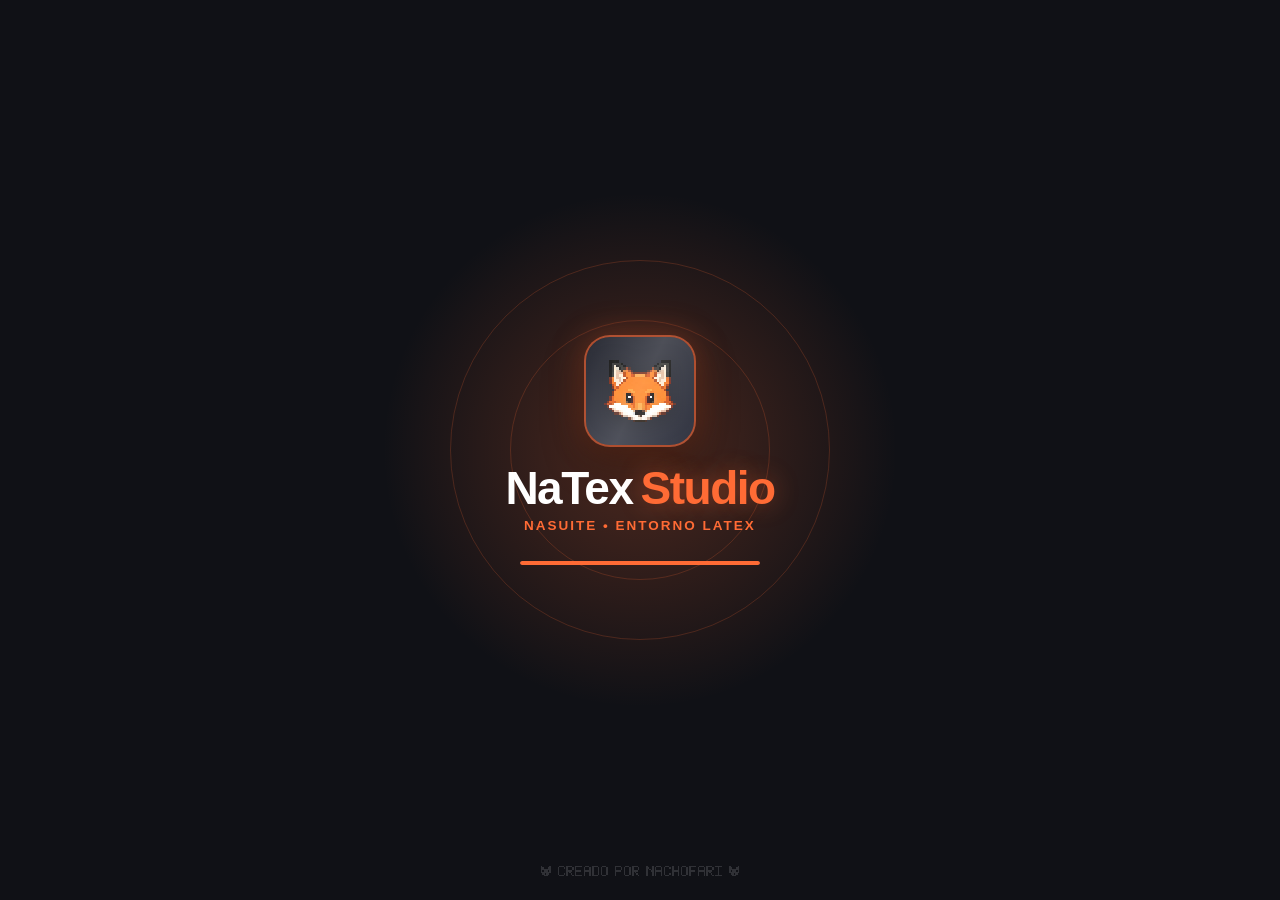
==== commit f3501d60: "feat(branding): incorporar identidad NaSuite (NaSuite • LaTeX Environment)" ====
--- a/static/index.html
+++ b/static/index.html
@@ -44,8 +44,11 @@
                 </div>
             </div>
             <div class="splash-title-stack">
-                <span class="splash-brand-name">NaTex</span>
-                <span class="splash-brand-sub" id="splashBrandSub">Estudio</span>
+                <div class="splash-brand-row">
+                    <span class="splash-brand-name">NaTex</span>
+                    <span class="splash-brand-studio">Studio</span>
+                </div>
+                <span class="splash-brand-sub" id="splashBrandSub">NaSuite • LaTeX Environment</span>
             </div>
             <div class="splash-loader-container">
                 <div class="splash-progress-track">
@@ -72,8 +75,11 @@
         <div class="brand">
             <img src="/static/img/logo.jpg" alt="NaTex Logo" class="logo-img" id="brandLogo" style="cursor:pointer;" data-i18n-title="title_go_home" title="Ir al Inicio">
             <div class="brand-text" id="brandText" style="cursor:pointer;" data-i18n-title="title_go_home" title="Ir al Inicio">
-                <span class="brand-name">NaTex</span>
-                <span class="brand-sub">Studio</span>
+                <div class="brand-title-row">
+                    <span class="brand-name">NaTex</span>
+                    <span class="brand-accent">Studio</span>
+                </div>
+                <span class="brand-sub">NaSuite • LaTeX Environment</span>
             </div>
         </div>
 
@@ -876,7 +882,7 @@
                                     <div>
                                         <label class="settings-label" style="margin-bottom: 4px;">🚀 <span data-i18n="updates_title">Actualizaciones de NaTex:</span></label>
                                         <div id="updateStatusText" style="font-size: 12.5px; color: var(--text-muted);">
-                                            <span data-i18n="updates_current_ver">Versión instalada:</span> <strong>v1.3</strong>
+                                            <span data-i18n="updates_current_ver">Versión instalada:</span> <strong>v1.3.1</strong>
                                         </div>
                                     </div>
                                     <button id="btnCheckUpdates" class="btn-secondary" style="font-size: 12.5px; padding: 7px 14px;">
